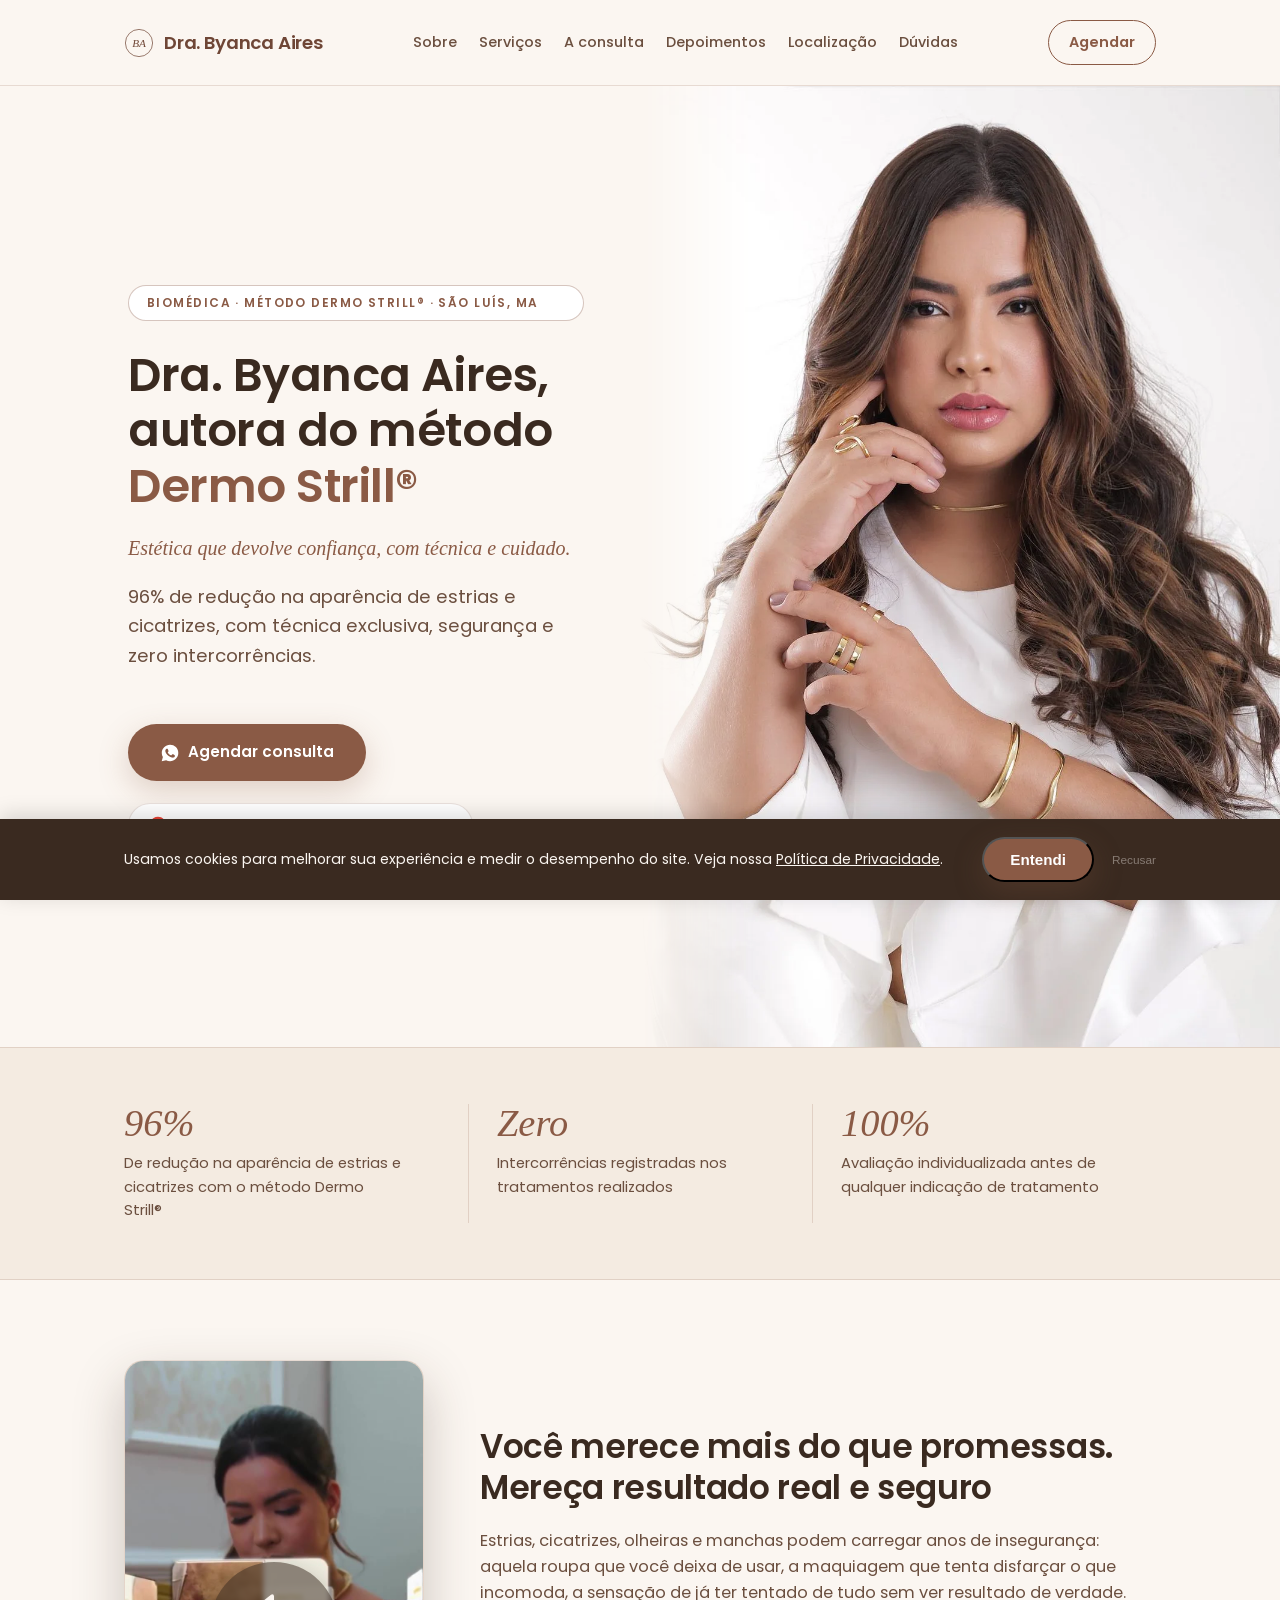
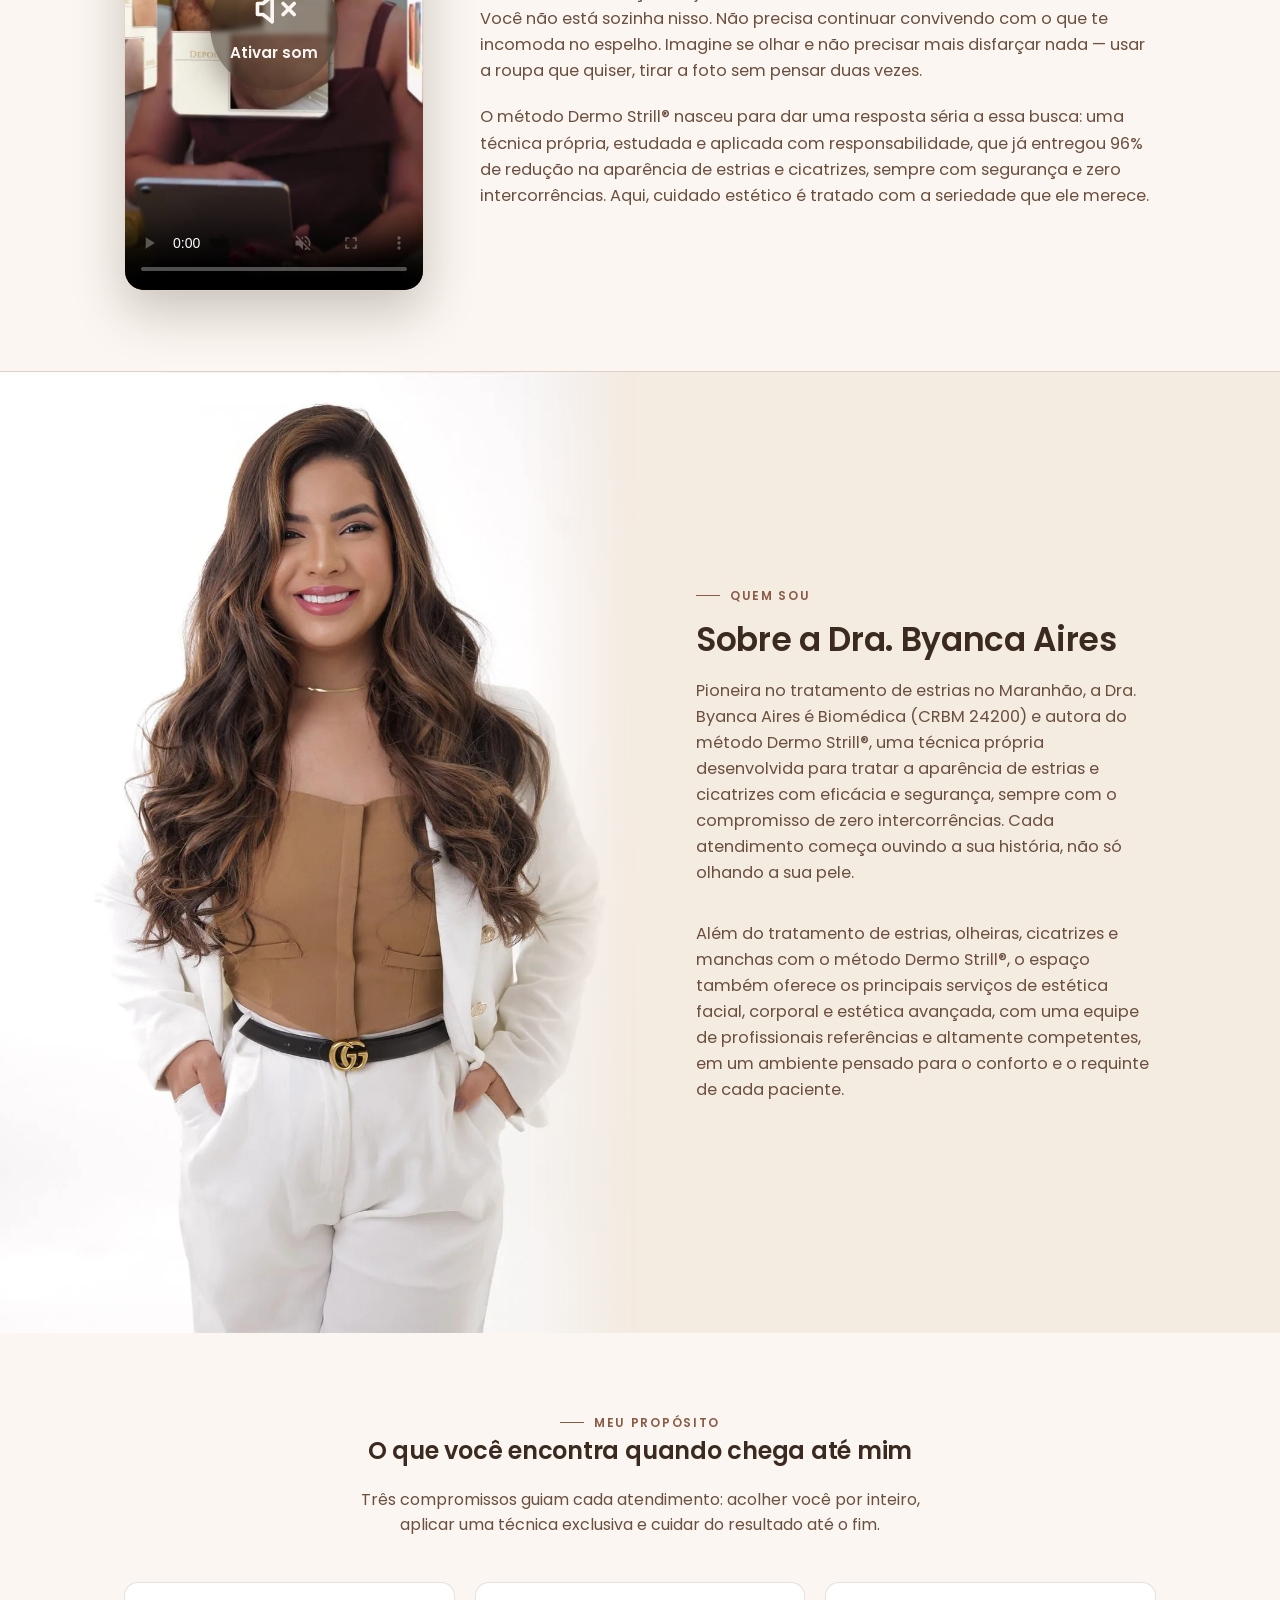
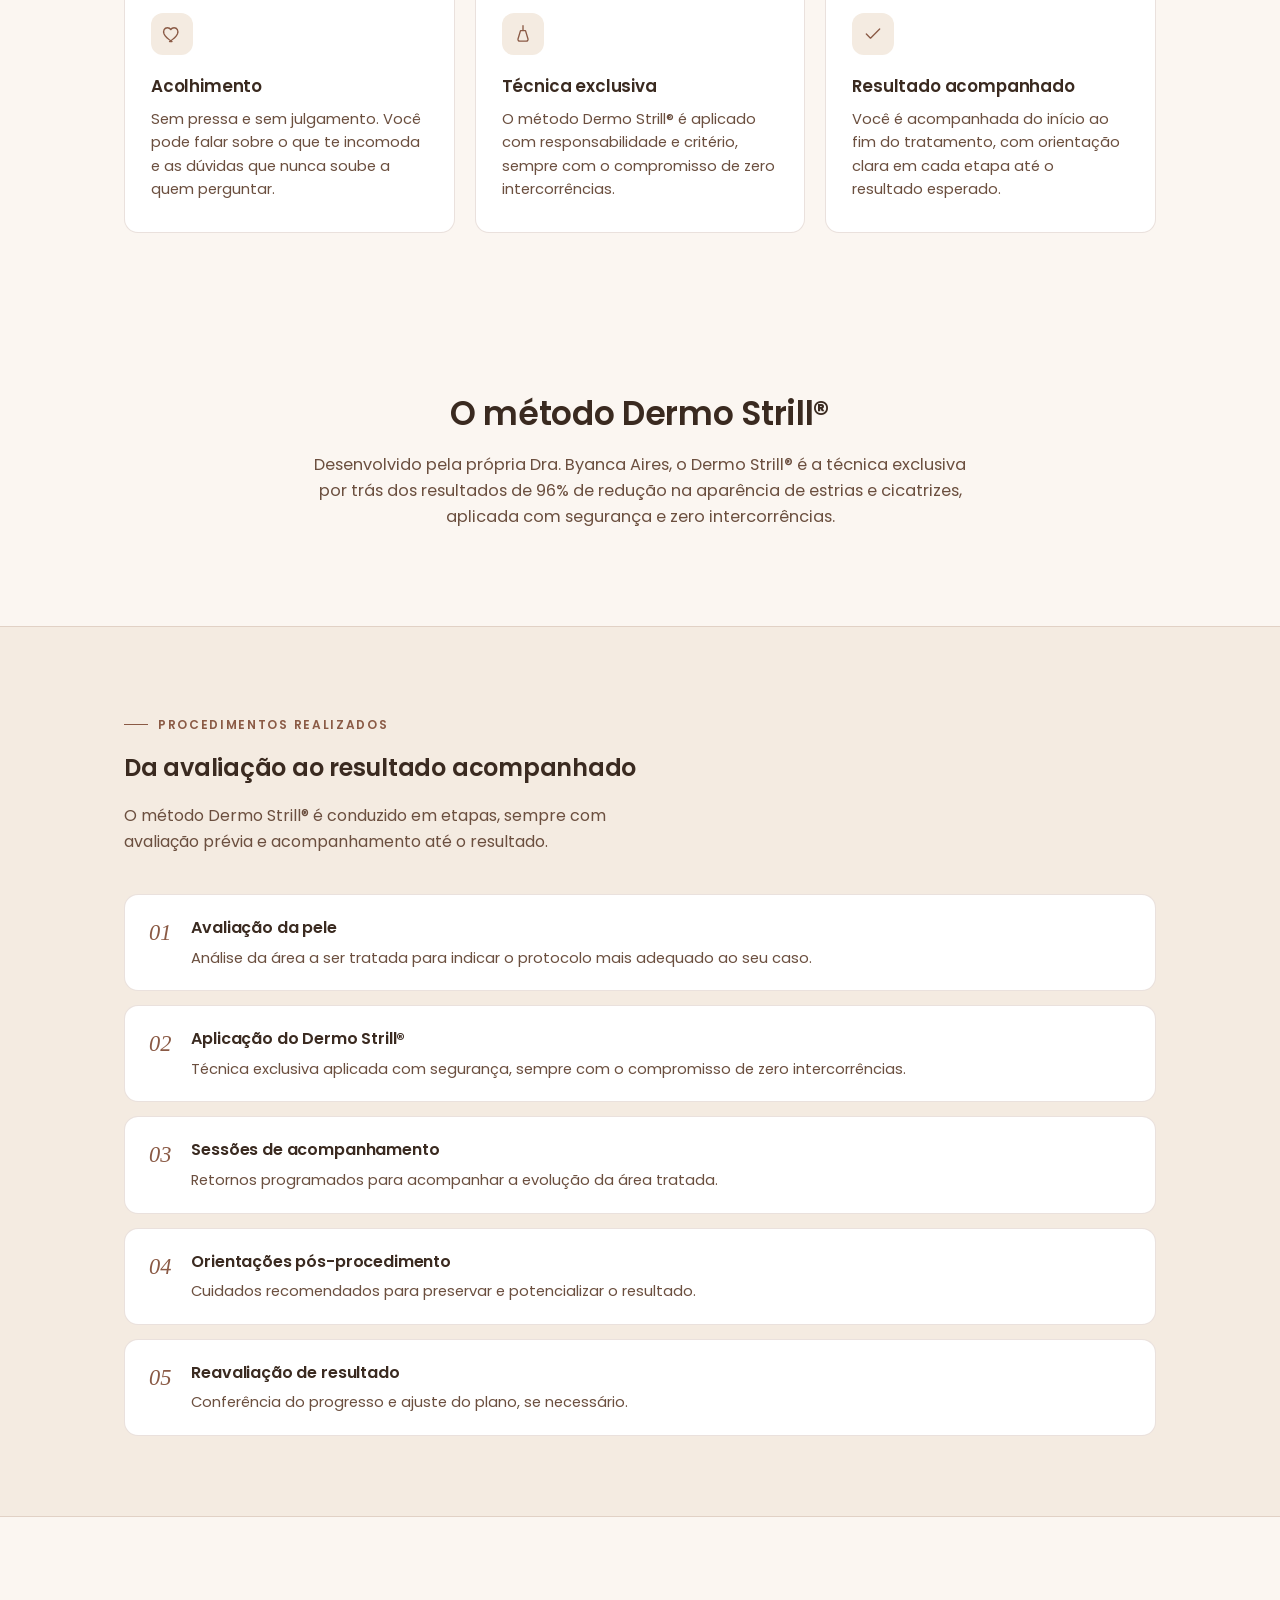
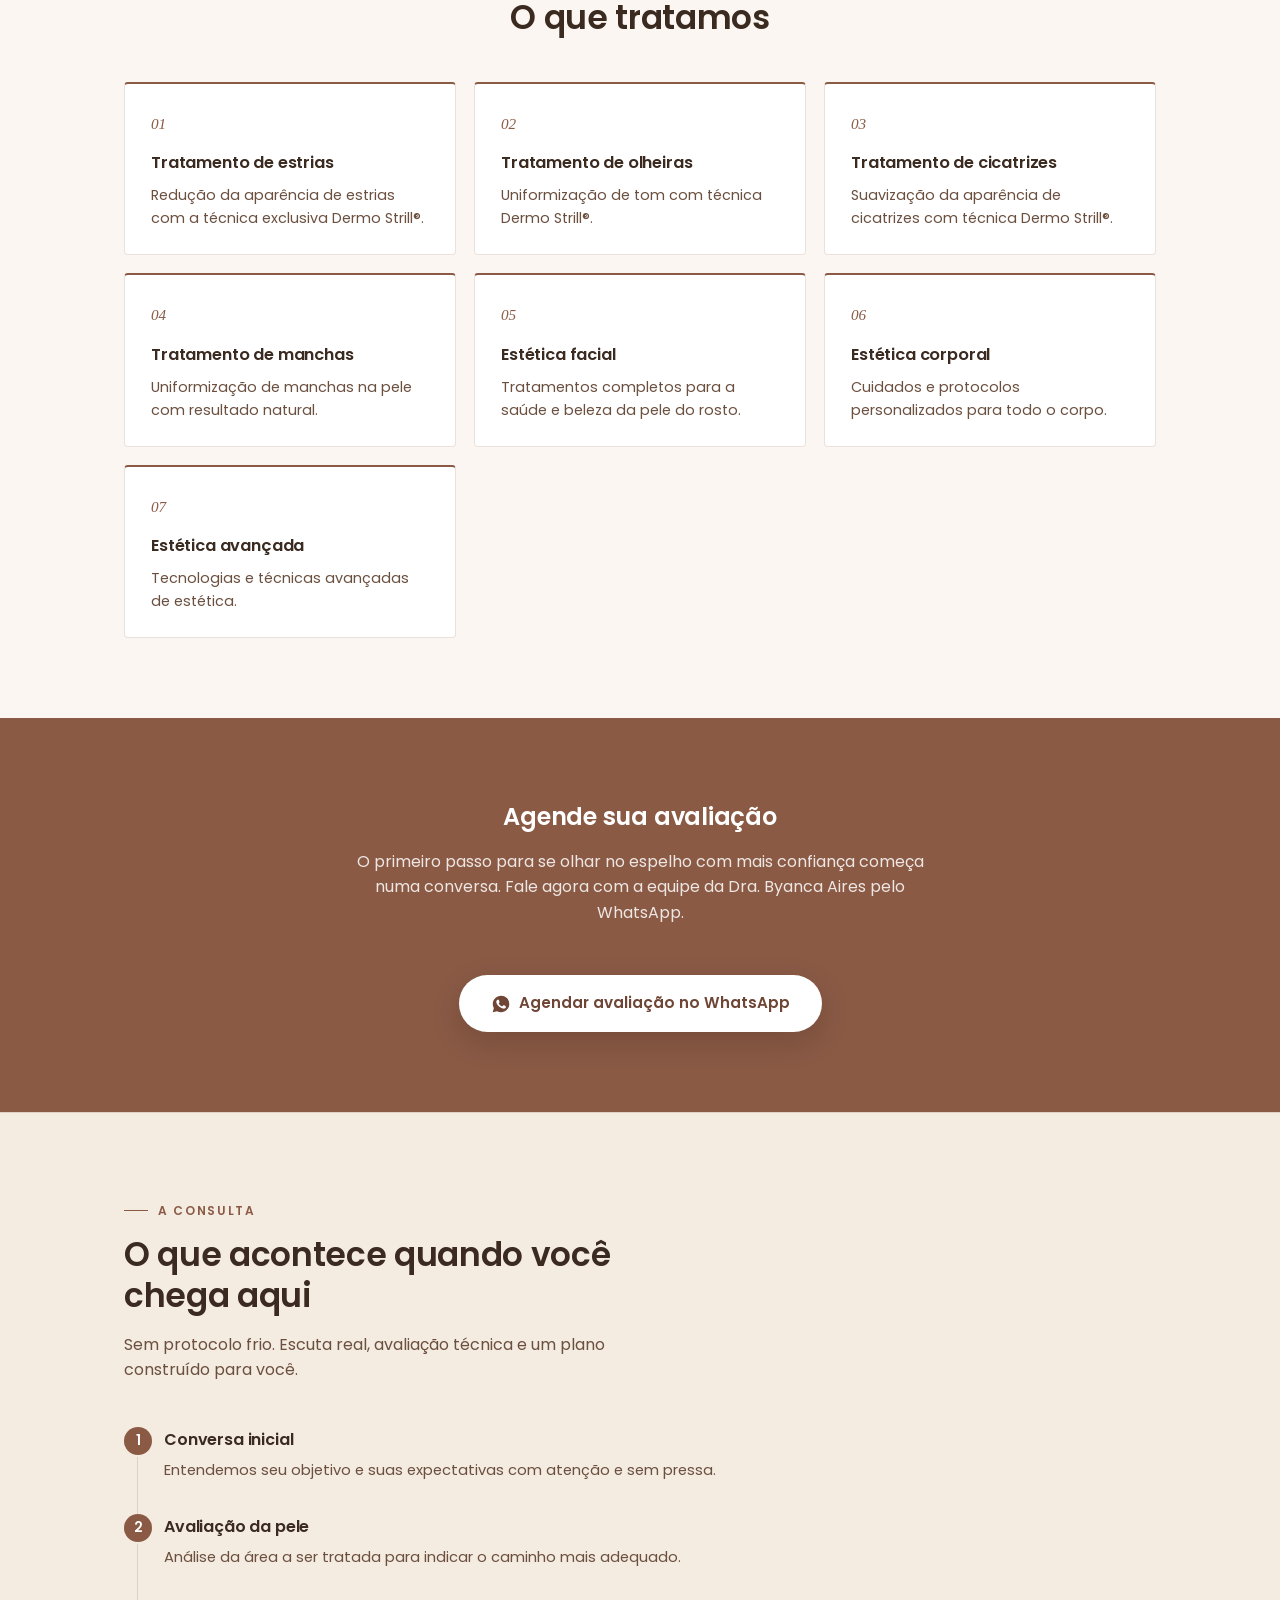
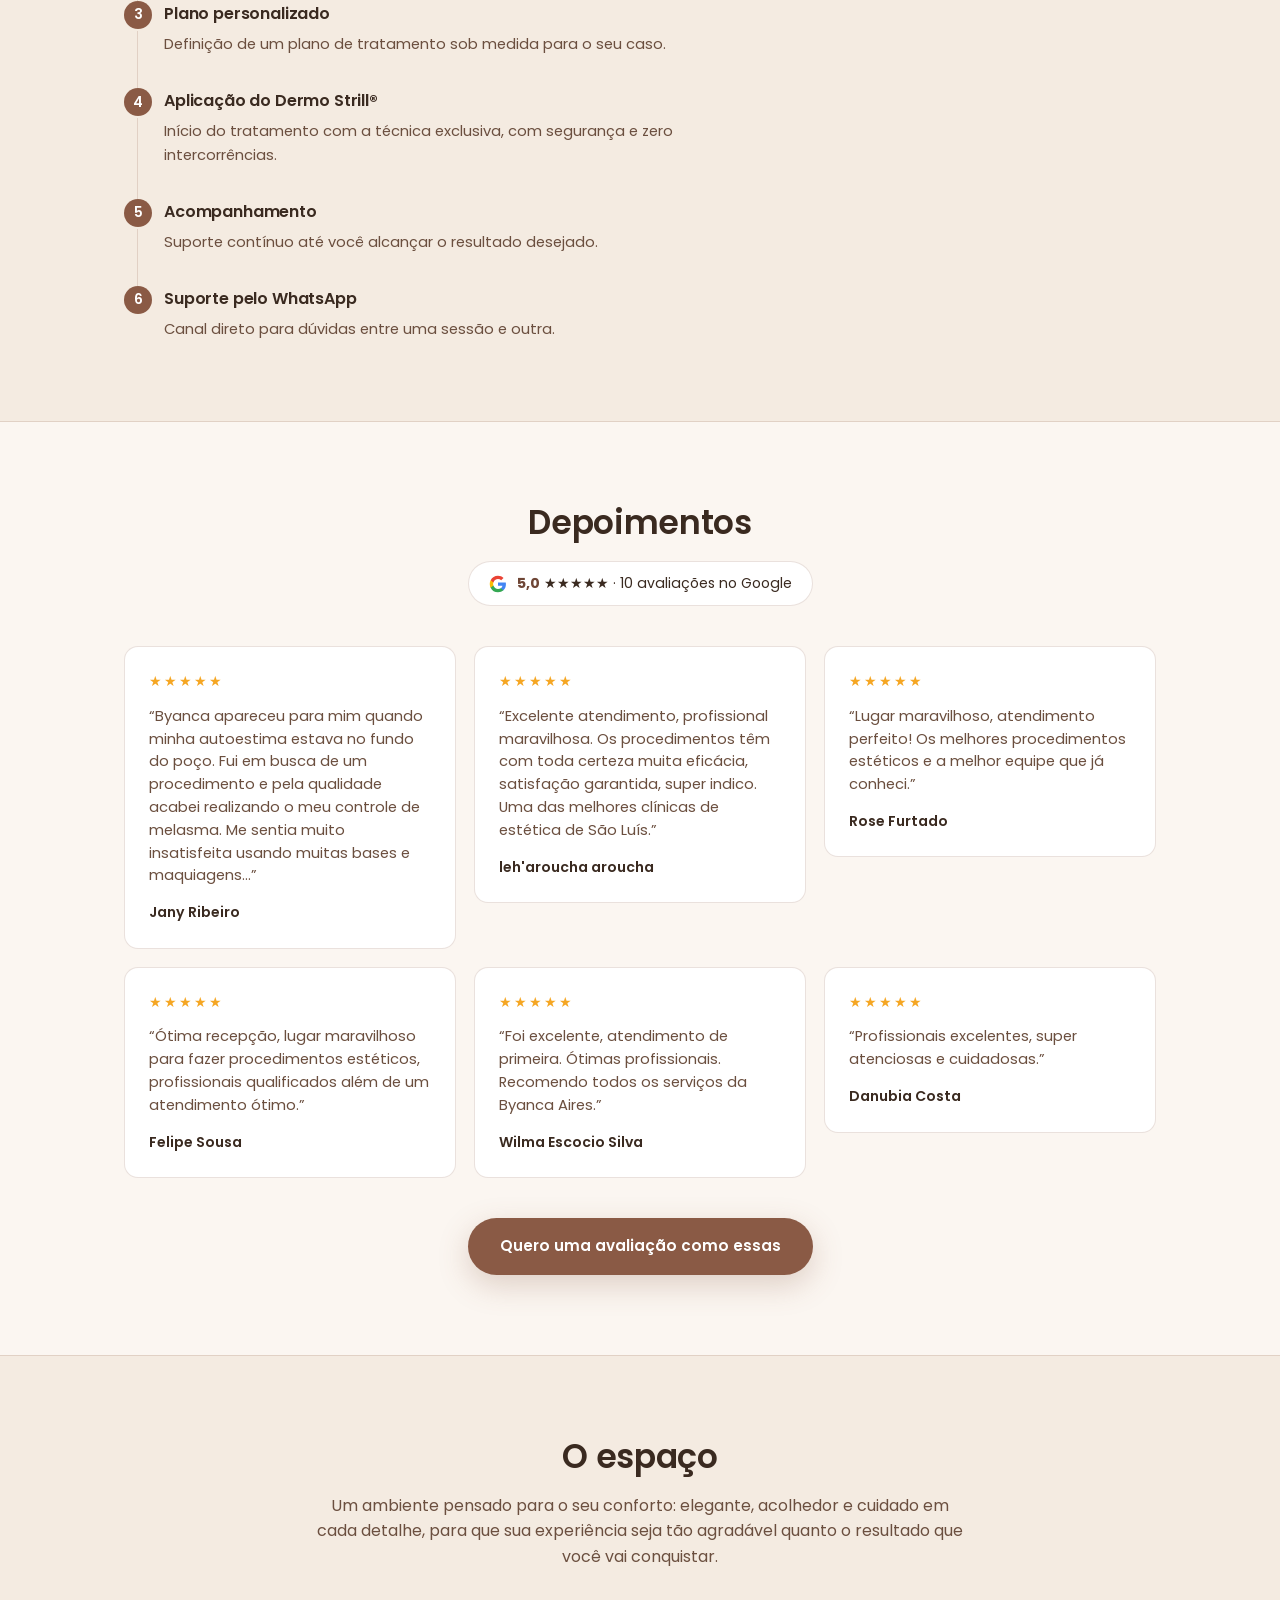
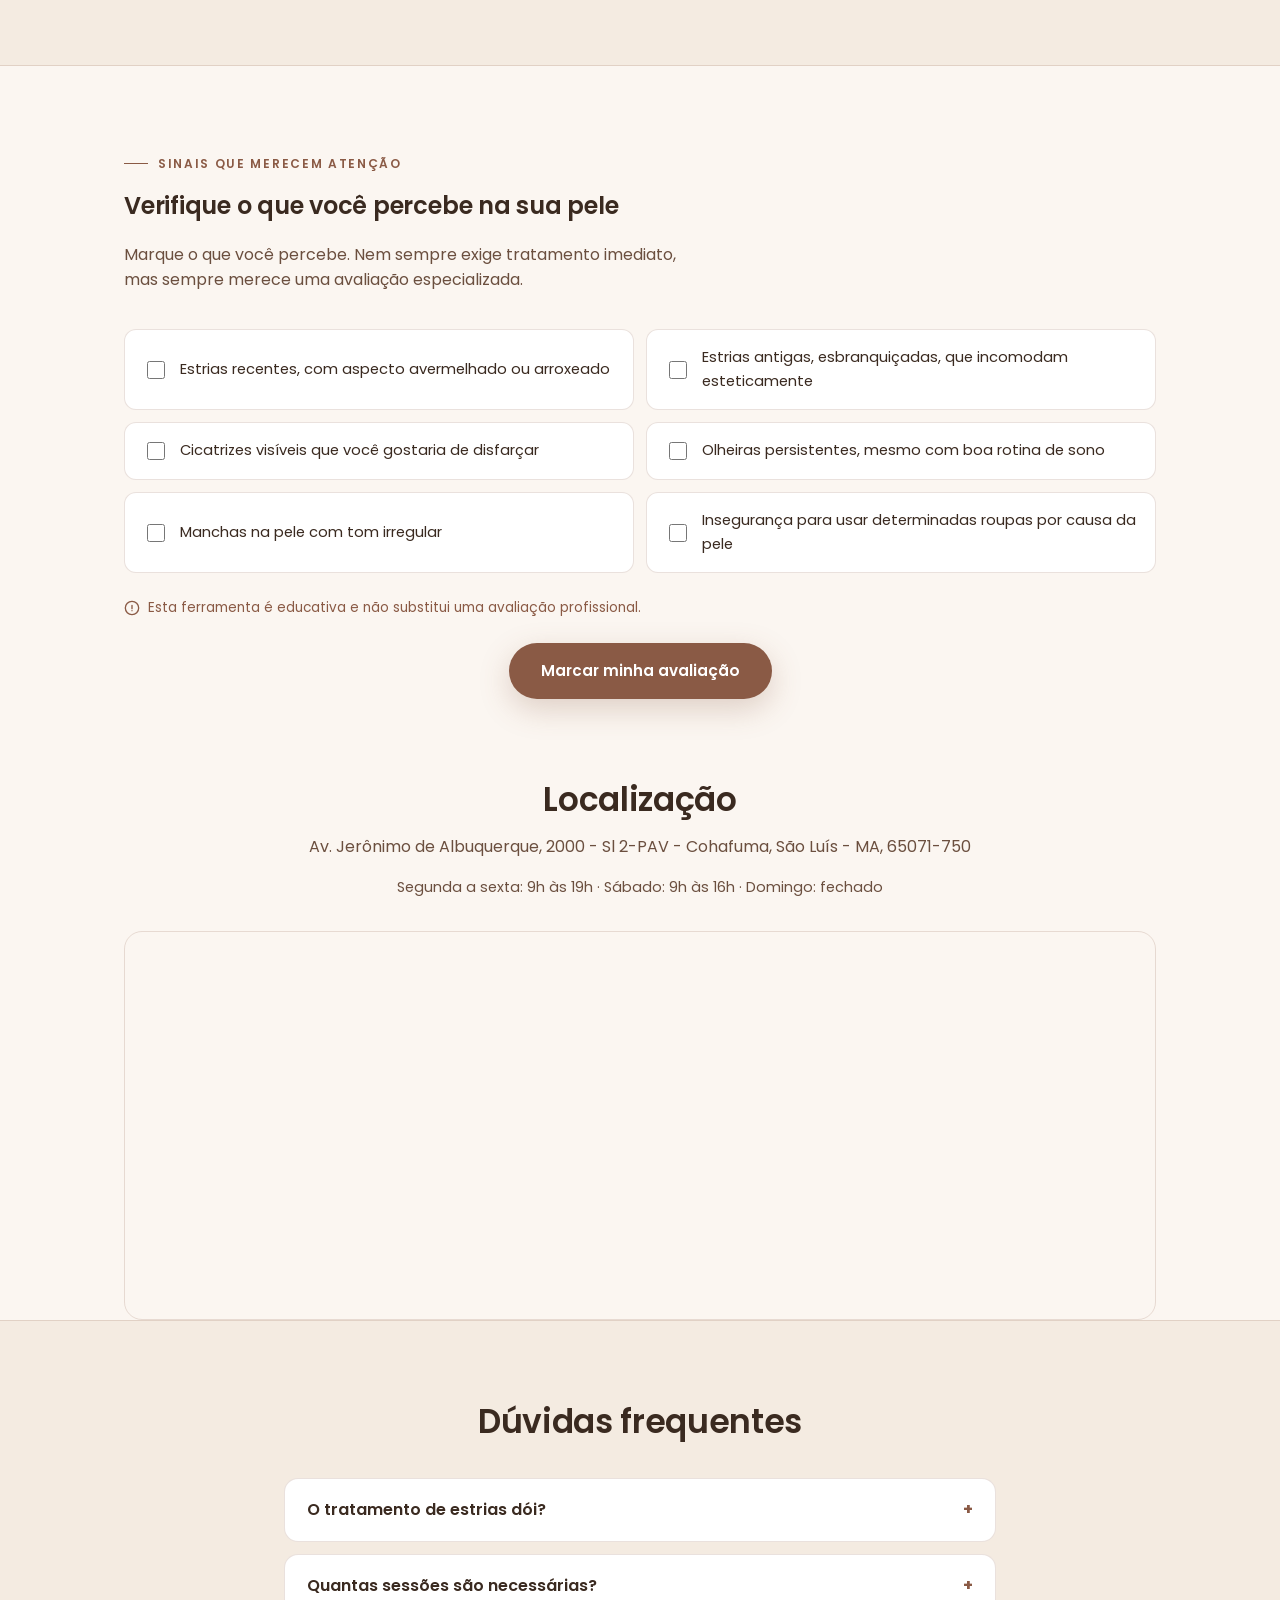
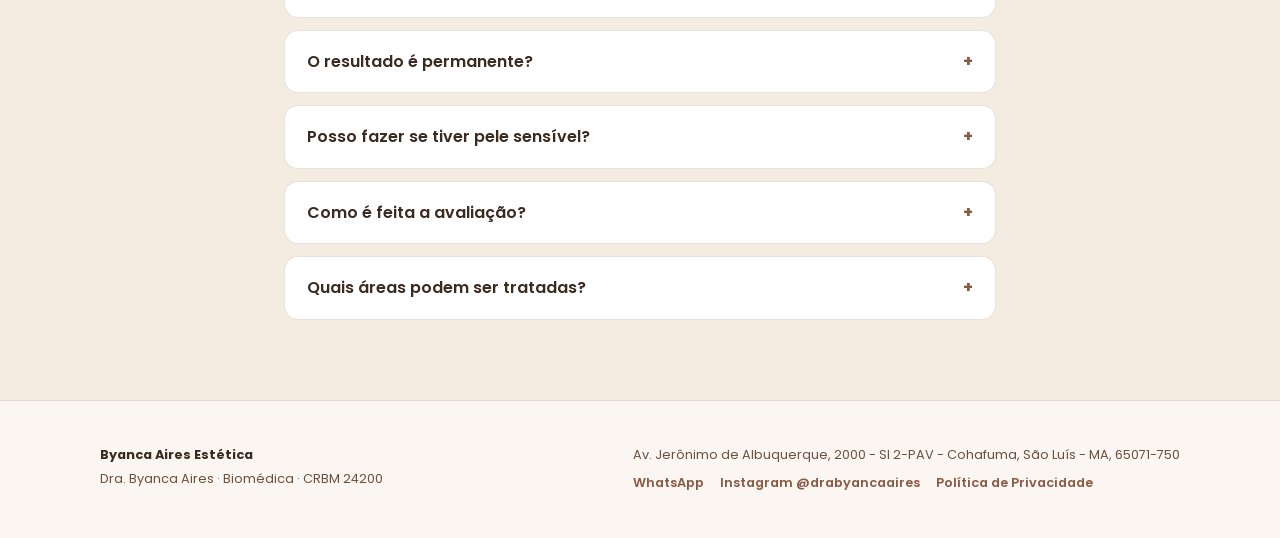
==== index.html @ 550fe100 "Remove botao secundario do hero, mantem apenas Agendar consulta" ====
<!DOCTYPE html>
<html lang="pt-BR">
<head>
<meta charset="UTF-8" />
<meta name="viewport" content="width=device-width, initial-scale=1.0" />
<title>Dra. Byanca Aires | Tratamento de Estrias em São Luís, MA</title>
<meta name="description" content="Dra. Byanca Aires, Biomédica (CRBM 24200). Tratamento de estrias com o método Dermo Strill®: 96% de redução, zero intercorrências. Atendimento em São Luís, MA." />
<meta property="og:title" content="Dra. Byanca Aires | Tratamento de Estrias com Método Dermo Strill®" />
<meta property="og:description" content="Dra. Byanca Aires, Biomédica (CRBM 24200). Tratamento de estrias com o método Dermo Strill®: 96% de redução, zero intercorrências. Atendimento em São Luís, MA." />
<meta property="og:type" content="website" />
<meta property="og:url" content="https://drabyancaaires.com.br/" />
<meta property="og:image" content="https://drabyancaaires.com.br/img/og-image.jpg" />
<meta property="og:image:width" content="1200" />
<meta property="og:image:height" content="630" />
<meta property="og:locale" content="pt_BR" />
<meta name="twitter:card" content="summary_large_image" />
<meta name="twitter:image" content="https://drabyancaaires.com.br/img/og-image.jpg" />
<meta name="theme-color" content="#8a5a45" />
<meta name="robots" content="index, follow" />
<link rel="canonical" href="https://drabyancaaires.com.br/" />
<link rel="preconnect" href="https://fonts.googleapis.com">
<link rel="preconnect" href="https://fonts.gstatic.com" crossorigin>
<link href="https://fonts.googleapis.com/css2?family=Poppins:wght@300;400;500;600;700&display=swap" rel="stylesheet">
<link rel="icon" type="image/png" sizes="48x48" href="img/favicon-48.png" />
<link rel="icon" type="image/png" sizes="96x96" href="img/favicon-96.png" />
<link rel="icon" type="image/png" sizes="192x192" href="img/favicon-192.png" />
<link rel="icon" type="image/svg+xml" href="favicon.svg" />
<link rel="apple-touch-icon" href="apple-touch-icon.png" />
<link rel="stylesheet" href="styles.css" />
<link rel="preload" as="image" href="img/retrato-2.webp" type="image/webp" fetchpriority="high" />
<script>
  if ('scrollRestoration' in history) { history.scrollRestoration = 'manual'; }
</script>
<!-- Google Tag Manager (carrega somente após consentimento de cookies) -->
<script>
window.dataLayer = window.dataLayer || [];
function loadGTM(){
  if (window.__gtmLoaded) return;
  window.__gtmLoaded = true;
  (function(w,d,s,l,i){w[l]=w[l]||[];w[l].push({'gtm.start':
  new Date().getTime(),event:'gtm.js'});var f=d.getElementsByTagName(s)[0],
  j=d.createElement(s),dl=l!='dataLayer'?'&l='+l:'';j.async=true;j.src=
  'https://www.googletagmanager.com/gtm.js?id='+i+dl;f.parentNode.insertBefore(j,f);
  })(window,document,'script','dataLayer','GTM-53QZSRQN');
}
(function(){
  var consent = localStorage.getItem('cookie_consent');
  if (consent === 'accepted') { loadGTM(); }
})();
</script>
<!-- End Google Tag Manager -->
<script type="application/ld+json">
{
  "@context": "https://schema.org",
  "@type": "MedicalBusiness",
  "name": "Byanca Aires Estética",
  "image": "https://drabyancaaires.com.br/img/retrato-2.jpg",
  "url": "https://drabyancaaires.com.br/",
  "telephone": "+5598981109411",
  "priceRange": "$$",
  "address": {
    "@type": "PostalAddress",
    "streetAddress": "Av. Jerônimo de Albuquerque, 2000 - Sl 2-PAV - Cohafuma",
    "addressLocality": "São Luís",
    "addressRegion": "MA",
    "postalCode": "65071-750",
    "addressCountry": "BR"
  },
  "sameAs": [
    "https://www.instagram.com/drabyancaaires/",
    "https://www.google.com/maps/place/Byanca+Aires+est%C3%A9tica+e+camuflagem/data=!4m2!3m1!1s0x0:0xe43787f9e427736d?sa=X&ved=1t:2428&ictx=111"
  ],
  "areaServed": {
    "@type": "City",
    "name": "São Luís, MA"
  },
  "openingHoursSpecification": [
    {
      "@type": "OpeningHoursSpecification",
      "dayOfWeek": ["Monday", "Tuesday", "Wednesday", "Thursday", "Friday"],
      "opens": "09:00",
      "closes": "19:00"
    },
    {
      "@type": "OpeningHoursSpecification",
      "dayOfWeek": "Saturday",
      "opens": "09:00",
      "closes": "16:00"
    }
  ],
  "founder": {
    "@type": "Person",
    "name": "Dra. Byanca Aires",
    "jobTitle": "Biomédica",
    "identifier": "CRBM 24200"
  },
  "aggregateRating": {
    "@type": "AggregateRating",
    "ratingValue": "5.0",
    "reviewCount": "10"
  },
  "review": [
    {
      "@type": "Review",
      "author": { "@type": "Person", "name": "Jany Ribeiro" },
      "reviewRating": { "@type": "Rating", "ratingValue": "5" },
      "reviewBody": "Byanca apareceu para mim quando minha autoestima estava no fundo do poço. Fui em busca de um procedimento e pela qualidade acabei realizando o meu controle de melasma."
    },
    {
      "@type": "Review",
      "author": { "@type": "Person", "name": "leh'aroucha aroucha" },
      "reviewRating": { "@type": "Rating", "ratingValue": "5" },
      "reviewBody": "Excelente atendimento, profissional maravilhosa. Os procedimentos têm com toda certeza muita eficácia, satisfação garantida, super indico."
    },
    {
      "@type": "Review",
      "author": { "@type": "Person", "name": "Rose Furtado" },
      "reviewRating": { "@type": "Rating", "ratingValue": "5" },
      "reviewBody": "Lugar maravilhoso, atendimento perfeito! Os melhores procedimentos estéticos e a melhor equipe que já conheci."
    }
  ]
}
</script>
<script type="application/ld+json">
{
  "@context": "https://schema.org",
  "@type": "FAQPage",
  "mainEntity": [
    {
      "@type": "Question",
      "name": "O tratamento de estrias dói?",
      "acceptedAnswer": { "@type": "Answer", "text": "O procedimento é realizado com todo o cuidado para proporcionar o máximo de conforto. A sensibilidade pode variar de pessoa para pessoa, e isso é conversado com você já na avaliação." }
    },
    {
      "@type": "Question",
      "name": "Quantas sessões são necessárias?",
      "acceptedAnswer": { "@type": "Answer", "text": "O número de sessões varia de acordo com sua avaliação individual, considerando a área, a extensão e as características de cada caso." }
    },
    {
      "@type": "Question",
      "name": "O resultado é permanente?",
      "acceptedAnswer": { "@type": "Answer", "text": "Os resultados costumam ser duradouros, mas dependem de fatores individuais e dos cuidados após o tratamento. Isso é explicado com detalhes na sua avaliação." }
    },
    {
      "@type": "Question",
      "name": "Posso fazer se tiver pele sensível?",
      "acceptedAnswer": { "@type": "Answer", "text": "Cada pele é avaliada individualmente antes de qualquer indicação, justamente para garantir segurança e o melhor resultado possível para o seu caso." }
    },
    {
      "@type": "Question",
      "name": "Como é feita a avaliação?",
      "acceptedAnswer": { "@type": "Answer", "text": "A avaliação começa com uma conversa sobre seu objetivo, seguida da análise da área a ser tratada e da montagem de um plano de tratamento personalizado." }
    },
    {
      "@type": "Question",
      "name": "Quais áreas podem ser tratadas?",
      "acceptedAnswer": { "@type": "Answer", "text": "Trabalhamos com tratamento de estrias, olheiras, cicatrizes e manchas, além de estética facial, corporal e avançada. Fale conosco para saber o que é indicado para o seu caso." }
    }
  ]
}
</script>
</head>
<body>
<div id="cookie-banner" class="cookie-banner" role="dialog" aria-live="polite" aria-label="Aviso de cookies" hidden>
  <div class="cookie-banner-inner">
    <p>Usamos cookies para melhorar sua experiência e medir o desempenho do site. Veja nossa <a href="privacidade.html">Política de Privacidade</a>.</p>
    <div class="cookie-banner-actions">
      <button type="button" id="cookie-accept" class="btn btn-primary">Entendi</button>
      <button type="button" id="cookie-reject" class="cookie-reject-link">Recusar</button>
    </div>
  </div>
</div>
<div id="top"></div>
<div class="whatsapp-float-wrap" id="whatsapp-float-wrap">
  <span class="whatsapp-bubble" id="whatsapp-bubble">Fale comigo e agende sua avaliação</span>
  <a href="https://wa.me/5598981109411?text=Ol%C3%A1%21%20Gostaria%20de%20agendar%20uma%20avalia%C3%A7%C3%A3o%20com%20a%20Dra.%20Byanca%20Aires." class="whatsapp-float" target="_blank" rel="noopener noreferrer" aria-label="Falar no WhatsApp">
    <svg viewBox="0 0 24 24" width="28" height="28" fill="currentColor" aria-hidden="true"><path d="M12.04 2C6.58 2 2.13 6.45 2.13 11.91c0 1.75.46 3.45 1.33 4.95L2.05 22l5.25-1.38a9.9 9.9 0 0 0 4.74 1.21h.01c5.46 0 9.9-4.45 9.9-9.91 0-2.65-1.03-5.14-2.9-7.01A9.87 9.87 0 0 0 12.04 2Zm5.8 14.16c-.24.68-1.4 1.3-1.93 1.36-.5.06-1.03.24-3.5-.73-2.96-1.18-4.85-4.2-5-4.4-.14-.19-1.2-1.6-1.2-3.05 0-1.45.76-2.16 1.03-2.46.27-.3.6-.37.8-.37.2 0 .4 0 .58.01.19.01.44-.07.68.52.25.6.85 2.08.92 2.23.07.15.12.33.02.53-.1.2-.15.32-.3.5-.15.18-.31.4-.44.53-.15.15-.3.31-.13.6.17.3.75 1.24 1.62 2.01 1.11.99 2.05 1.3 2.35 1.45.3.15.48.13.65-.08.18-.2.75-.87.95-1.17.2-.3.4-.24.66-.15.27.1 1.71.81 2 .96.3.15.49.22.56.35.07.13.07.75-.17 1.43Z"/></svg>
  </a>
</div>
<header class="site-header">
  <div class="container header-inner">
    <a href="#top" class="brand-lockup" aria-label="Voltar ao topo">
      <svg class="brand-mark" width="30" height="30" viewBox="0 0 64 64" aria-hidden="true">
        <circle cx="32" cy="32" r="29" fill="none" stroke="currentColor" stroke-width="1.5"/>
        <text x="32" y="40" font-family="Georgia, 'Times New Roman', serif" font-style="italic" font-size="24" fill="currentColor" text-anchor="middle">BA</text>
      </svg>
      <span class="brand">Dra. Byanca Aires</span>
    </a>
    <nav class="main-nav">
      <a href="#sobre">Sobre</a>
      <a href="#servicos">Serviços</a>
      <a href="#consulta">A consulta</a>
      <a href="#depoimentos">Depoimentos</a>
      <a href="#localizacao">Localização</a>
      <a href="#duvidas">Dúvidas</a>
    </nav>
    <a href="https://wa.me/5598981109411?text=Ol%C3%A1%21%20Gostaria%20de%20agendar%20uma%20avalia%C3%A7%C3%A3o%20com%20a%20Dra.%20Byanca%20Aires." class="btn btn-outline header-cta" target="_blank" rel="noopener noreferrer">Agendar</a>
  </div>
</header>

<section class="hero">
  <div class="hero-split">
    <div class="hero-text">
      <span class="badge">Biomédica · Método Dermo Strill® · São Luís, MA</span>
      <h1>Dra. Byanca Aires, autora do método <span class="accent">Dermo Strill®</span></h1>
      <p class="hero-tagline">Estética que devolve confiança, com técnica e cuidado.</p>
      <p class="lead">96% de redução na aparência de estrias e cicatrizes, com técnica exclusiva, segurança e zero intercorrências.</p>

      <div class="hero-cta">
        <a href="https://wa.me/5598981109411?text=Ol%C3%A1%21%20Gostaria%20de%20agendar%20uma%20avalia%C3%A7%C3%A3o%20de%20tratamento%20de%20estrias%20com%20a%20Dra.%20Byanca%20Aires." class="btn btn-primary" target="_blank" rel="noopener noreferrer">
          <svg viewBox="0 0 24 24" class="wa-icon" fill="currentColor"><path d="M12.04 2C6.58 2 2.13 6.45 2.13 11.91c0 1.75.46 3.45 1.33 4.95L2.05 22l5.28-1.38a9.9 9.9 0 0 0 4.71 1.2h.01c5.46 0 9.9-4.45 9.9-9.91 0-2.65-1.03-5.14-2.9-7.01A9.83 9.83 0 0 0 12.04 2zm5.8 14.15c-.24.68-1.4 1.3-1.94 1.38-.5.08-1.12.11-1.81-.11-.42-.13-.95-.31-1.64-.6-2.88-1.24-4.76-4.13-4.9-4.32-.14-.19-1.17-1.55-1.17-2.96s.73-2.1.99-2.39c.26-.28.56-.35.75-.35.19 0 .38 0 .54.01.17.01.41-.07.64.49.24.58.81 2 .88 2.15.07.15.12.32.02.51-.09.19-.14.31-.28.48-.14.17-.29.37-.42.5-.14.14-.28.29-.12.57.16.28.72 1.19 1.55 1.93 1.06.95 1.96 1.24 2.24 1.38.28.14.44.12.6-.07.17-.19.71-.83.9-1.11.19-.28.38-.24.63-.14.26.09 1.65.78 1.93.92.28.14.47.21.54.33.07.12.07.68-.17 1.36z"/></svg>
          Agendar consulta
        </a>
      </div>

      <a class="google-rating hero-social-proof" href="https://www.google.com/maps/place/Byanca+Aires+est%C3%A9tica+e+camuflagem/data=!4m2!3m1!1s0x0:0xe43787f9e427736d?sa=X&ved=1t:2428&ictx=111" target="_blank" rel="noopener noreferrer">
        <svg viewBox="0 0 24 24" width="18" height="18" aria-hidden="true"><path fill="#4285F4" d="M22.56 12.25c0-.78-.07-1.53-.2-2.25H12v4.26h5.92a5.06 5.06 0 0 1-2.2 3.32v2.77h3.57c2.08-1.92 3.28-4.74 3.28-8.1z"/><path fill="#34A853" d="M12 23c2.97 0 5.46-.98 7.28-2.66l-3.57-2.77c-.99.66-2.26 1.06-3.71 1.06-2.86 0-5.29-1.93-6.16-4.53H2.18v2.85A11 11 0 0 0 12 23z"/><path fill="#FBBC05" d="M5.84 14.09A6.6 6.6 0 0 1 5.5 12c0-.73.12-1.44.34-2.09V7.06H2.18A11 11 0 0 0 1 12c0 1.77.43 3.45 1.18 4.94l3.66-2.85z"/><path fill="#EA4335" d="M12 5.38c1.62 0 3.06.56 4.21 1.64l3.15-3.15C17.45 2.09 14.97 1 12 1a11 11 0 0 0-9.82 6.06l3.66 2.85C6.71 7.31 9.14 5.38 12 5.38z"/></svg>
        <span><strong>5,0</strong> ★★★★★ &middot; 10 avaliações no Google</span>
      </a>
    </div>
    <div class="hero-media">
      <picture>
        <source srcset="img/retrato-2.webp" type="image/webp" />
        <img src="img/retrato-2.jpg" alt="Dra. Byanca Aires, biomédica especialista em tratamento de estrias em São Luís, MA" width="1066" height="1600" fetchpriority="high" decoding="async" />
      </picture>
    </div>
  </div>
</section>

<section class="stats">
  <div class="container stats-grid">
    <div class="stat-item">
      <span class="stat-number" data-count-to="96" data-suffix="%">0%</span>
      <p>De redução na aparência de estrias e cicatrizes com o método Dermo Strill®</p>
    </div>
    <div class="stat-item">
      <span class="stat-number-static">Zero</span>
      <p>Intercorrências registradas nos tratamentos realizados</p>
    </div>
    <div class="stat-item">
      <span class="stat-number" data-count-to="100" data-suffix="%">0%</span>
      <p>Avaliação individualizada antes de qualquer indicação de tratamento</p>
    </div>
  </div>
</section>

<section class="empathy">
  <div class="container empathy-split">
    <div class="empathy-media">
      <div class="video-frame-inner">
        <video
          id="dermo-strill-video"
          controls
          muted
          loop
          playsinline
          preload="metadata"
          poster="img/video/dermo-strill-poster.jpg"
          aria-label="Vídeo da Dra. Byanca Aires sobre o método Dermo Strill®">
          <source src="img/video/dermo-strill-video.mp4" type="video/mp4" />
          Seu navegador não suporta vídeo em HTML5.
        </video>
        <button type="button" id="unmute-btn" class="unmute-btn" aria-label="Ativar som do vídeo">
          <svg viewBox="0 0 24 24" fill="none" stroke="currentColor" stroke-width="2" stroke-linecap="round" stroke-linejoin="round" aria-hidden="true">
            <path d="M11 5 6 9H3v6h3l5 4V5Z"/>
            <line x1="23" y1="9" x2="17" y2="15"/>
            <line x1="17" y1="9" x2="23" y2="15"/>
          </svg>
          <span>Ativar som</span>
        </button>
      </div>
    </div>
    <div class="empathy-text">
      <h2>Você merece mais do que promessas. Mereça resultado real e seguro</h2>
      <p>Estrias, cicatrizes, olheiras e manchas podem carregar anos de insegurança: aquela roupa que você deixa de usar, a maquiagem que tenta disfarçar o que incomoda, a sensação de já ter tentado de tudo sem ver resultado de verdade. Você não está sozinha nisso. Não precisa continuar convivendo com o que te incomoda no espelho. Imagine se olhar e não precisar mais disfarçar nada — usar a roupa que quiser, tirar a foto sem pensar duas vezes.</p>
      <p>O método Dermo Strill® nasceu para dar uma resposta séria a essa busca: uma técnica própria, estudada e aplicada com responsabilidade, que já entregou 96% de redução na aparência de estrias e cicatrizes, sempre com segurança e zero intercorrências. Aqui, cuidado estético é tratado com a seriedade que ele merece.</p>
    </div>
  </div>
</section>

<section class="about" id="sobre">
  <div class="about-split">
    <div class="about-media">
      <picture>
        <source srcset="img/retrato-4.webp" type="image/webp" />
        <img src="img/retrato-4.jpg" alt="Dra. Byanca Aires, autora do método Dermo Strill® de tratamento de estrias" width="1066" height="1600" loading="lazy" decoding="async" />
      </picture>
    </div>
    <div class="about-text">
      <span class="eyebrow">Quem sou</span>
      <h2>Sobre a Dra. Byanca Aires</h2>
      <p>Pioneira no tratamento de estrias no Maranhão, a Dra. Byanca Aires é Biomédica (CRBM 24200) e autora do método Dermo Strill®, uma técnica própria desenvolvida para tratar a aparência de estrias e cicatrizes com eficácia e segurança, sempre com o compromisso de zero intercorrências. Cada atendimento começa ouvindo a sua história, não só olhando a sua pele.</p>
      <p>Além do tratamento de estrias, olheiras, cicatrizes e manchas com o método Dermo Strill®, o espaço também oferece os principais serviços de estética facial, corporal e estética avançada, com uma equipe de profissionais referências e altamente competentes, em um ambiente pensado para o conforto e o requinte de cada paciente.</p>
    </div>
  </div>
</section>

<section class="purpose">
  <div class="container">
    <span class="eyebrow center">Meu propósito</span>
    <h2 class="center">O que você encontra quando chega até mim</h2>
    <p class="center purpose-lead">Três compromissos guiam cada atendimento: acolher você por inteiro, aplicar uma técnica exclusiva e cuidar do resultado até o fim.</p>
    <div class="purpose-grid">
      <div class="purpose-card">
        <span class="purpose-icon" aria-hidden="true">
          <svg viewBox="0 0 24 24" fill="none" stroke="currentColor" stroke-width="1.6"><path d="M12 21s-7.5-4.5-9.5-9C1 8 2.8 4.5 6.5 4.5c2 0 3.3 1 4 2.2.7-1.2 2-2.2 4-2.2 3.7 0 5.5 3.5 4 7.5-2 4.5-9.5 9-9.5 9z" stroke-linecap="round" stroke-linejoin="round"/></svg>
        </span>
        <h3>Acolhimento</h3>
        <p>Sem pressa e sem julgamento. Você pode falar sobre o que te incomoda e as dúvidas que nunca soube a quem perguntar.</p>
      </div>
      <div class="purpose-card">
        <span class="purpose-icon" aria-hidden="true">
          <svg viewBox="0 0 24 24" fill="none" stroke="currentColor" stroke-width="1.6"><path d="M12 2v6M9 8h6l3 10a2 2 0 0 1-2 2.5H8A2 2 0 0 1 6 18l3-10Z" stroke-linecap="round" stroke-linejoin="round"/></svg>
        </span>
        <h3>Técnica exclusiva</h3>
        <p>O método Dermo Strill® é aplicado com responsabilidade e critério, sempre com o compromisso de zero intercorrências.</p>
      </div>
      <div class="purpose-card">
        <span class="purpose-icon" aria-hidden="true">
          <svg viewBox="0 0 24 24" fill="none" stroke="currentColor" stroke-width="1.6"><path d="M20 6L9 17l-5-5" stroke-linecap="round" stroke-linejoin="round"/></svg>
        </span>
        <h3>Resultado acompanhado</h3>
        <p>Você é acompanhada do início ao fim do tratamento, com orientação clara em cada etapa até o resultado esperado.</p>
      </div>
    </div>
  </div>
</section>

<section class="method">
  <div class="container method-inner method-inner--text-only">
    <div class="method-text">
      <h2>O método Dermo Strill®</h2>
      <p>Desenvolvido pela própria Dra. Byanca Aires, o Dermo Strill® é a técnica exclusiva por trás dos resultados de 96% de redução na aparência de estrias e cicatrizes, aplicada com segurança e zero intercorrências.</p>
    </div>
  </div>
</section>

<section class="procedures">
  <div class="container">
    <span class="eyebrow">Procedimentos realizados</span>
    <h2>Da avaliação ao resultado acompanhado</h2>
    <p class="procedures-lead">O método Dermo Strill® é conduzido em etapas, sempre com avaliação prévia e acompanhamento até o resultado.</p>
    <div class="procedures-list">
      <div class="procedure-item">
        <span class="procedure-index">01</span>
        <div>
          <h3>Avaliação da pele</h3>
          <p>Análise da área a ser tratada para indicar o protocolo mais adequado ao seu caso.</p>
        </div>
      </div>
      <div class="procedure-item">
        <span class="procedure-index">02</span>
        <div>
          <h3>Aplicação do Dermo Strill®</h3>
          <p>Técnica exclusiva aplicada com segurança, sempre com o compromisso de zero intercorrências.</p>
        </div>
      </div>
      <div class="procedure-item">
        <span class="procedure-index">03</span>
        <div>
          <h3>Sessões de acompanhamento</h3>
          <p>Retornos programados para acompanhar a evolução da área tratada.</p>
        </div>
      </div>
      <div class="procedure-item">
        <span class="procedure-index">04</span>
        <div>
          <h3>Orientações pós-procedimento</h3>
          <p>Cuidados recomendados para preservar e potencializar o resultado.</p>
        </div>
      </div>
      <div class="procedure-item">
        <span class="procedure-index">05</span>
        <div>
          <h3>Reavaliação de resultado</h3>
          <p>Conferência do progresso e ajuste do plano, se necessário.</p>
        </div>
      </div>
    </div>
  </div>
</section>

<section class="services" id="servicos">
  <div class="container">
    <h2 class="center">O que tratamos</h2>
    <div class="services-grid">
      <div class="service-card">
        <span class="service-index">01</span>
        <h3>Tratamento de estrias</h3>
        <p>Redução da aparência de estrias com a técnica exclusiva Dermo Strill®.</p>
      </div>
      <div class="service-card">
        <span class="service-index">02</span>
        <h3>Tratamento de olheiras</h3>
        <p>Uniformização de tom com técnica Dermo Strill®.</p>
      </div>
      <div class="service-card">
        <span class="service-index">03</span>
        <h3>Tratamento de cicatrizes</h3>
        <p>Suavização da aparência de cicatrizes com técnica Dermo Strill®.</p>
      </div>
      <div class="service-card">
        <span class="service-index">04</span>
        <h3>Tratamento de manchas</h3>
        <p>Uniformização de manchas na pele com resultado natural.</p>
      </div>
      <div class="service-card">
        <span class="service-index">05</span>
        <h3>Estética facial</h3>
        <p>Tratamentos completos para a saúde e beleza da pele do rosto.</p>
      </div>
      <div class="service-card">
        <span class="service-index">06</span>
        <h3>Estética corporal</h3>
        <p>Cuidados e protocolos personalizados para todo o corpo.</p>
      </div>
      <div class="service-card">
        <span class="service-index">07</span>
        <h3>Estética avançada</h3>
        <p>Tecnologias e técnicas avançadas de estética.</p>
      </div>
    </div>
  </div>
</section>

<section class="cta-band">
  <div class="container cta-inner">
    <h2>Agende sua avaliação</h2>
    <p>O primeiro passo para se olhar no espelho com mais confiança começa numa conversa. Fale agora com a equipe da Dra. Byanca Aires pelo WhatsApp.</p>
    <a href="https://wa.me/5598981109411?text=Ol%C3%A1%21%20Gostaria%20de%20agendar%20minha%20avalia%C3%A7%C3%A3o%20com%20a%20Dra.%20Byanca%20Aires." class="btn btn-light" target="_blank" rel="noopener noreferrer">
      <svg viewBox="0 0 24 24" class="wa-icon" fill="currentColor"><path d="M12.04 2C6.58 2 2.13 6.45 2.13 11.91c0 1.75.46 3.45 1.33 4.95L2.05 22l5.28-1.38a9.9 9.9 0 0 0 4.71 1.2h.01c5.46 0 9.9-4.45 9.9-9.91 0-2.65-1.03-5.14-2.9-7.01A9.83 9.83 0 0 0 12.04 2zm5.8 14.15c-.24.68-1.4 1.3-1.94 1.38-.5.08-1.12.11-1.81-.11-.42-.13-.95-.31-1.64-.6-2.88-1.24-4.76-4.13-4.9-4.32-.14-.19-1.17-1.55-1.17-2.96s.73-2.1.99-2.39c.26-.28.56-.35.75-.35.19 0 .38 0 .54.01.17.01.41-.07.64.49.24.58.81 2 .88 2.15.07.15.12.32.02.51-.09.19-.14.31-.28.48-.14.17-.29.37-.42.5-.14.14-.28.29-.12.57.16.28.72 1.19 1.55 1.93 1.06.95 1.96 1.24 2.24 1.38.28.14.44.12.6-.07.17-.19.71-.83.9-1.11.19-.28.38-.24.63-.14.26.09 1.65.78 1.93.92.28.14.47.21.54.33.07.12.07.68-.17 1.36z"/></svg>
      Agendar avaliação no WhatsApp
    </a>
  </div>
</section>

<section class="process" id="consulta">
  <div class="container">
    <span class="eyebrow">A consulta</span>
    <h2>O que acontece quando você chega aqui</h2>
    <p class="process-lead">Sem protocolo frio. Escuta real, avaliação técnica e um plano construído para você.</p>
    <div class="timeline">
      <div class="timeline-step">
        <div class="timeline-marker">1</div>
        <div class="timeline-content">
          <h3>Conversa inicial</h3>
          <p>Entendemos seu objetivo e suas expectativas com atenção e sem pressa.</p>
        </div>
      </div>
      <div class="timeline-step">
        <div class="timeline-marker">2</div>
        <div class="timeline-content">
          <h3>Avaliação da pele</h3>
          <p>Análise da área a ser tratada para indicar o caminho mais adequado.</p>
        </div>
      </div>
      <div class="timeline-step">
        <div class="timeline-marker">3</div>
        <div class="timeline-content">
          <h3>Plano personalizado</h3>
          <p>Definição de um plano de tratamento sob medida para o seu caso.</p>
        </div>
      </div>
      <div class="timeline-step">
        <div class="timeline-marker">4</div>
        <div class="timeline-content">
          <h3>Aplicação do Dermo Strill®</h3>
          <p>Início do tratamento com a técnica exclusiva, com segurança e zero intercorrências.</p>
        </div>
      </div>
      <div class="timeline-step">
        <div class="timeline-marker">5</div>
        <div class="timeline-content">
          <h3>Acompanhamento</h3>
          <p>Suporte contínuo até você alcançar o resultado desejado.</p>
        </div>
      </div>
      <div class="timeline-step">
        <div class="timeline-marker">6</div>
        <div class="timeline-content">
          <h3>Suporte pelo WhatsApp</h3>
          <p>Canal direto para dúvidas entre uma sessão e outra.</p>
        </div>
      </div>
    </div>
  </div>
</section>

<section class="testimonials" id="depoimentos">
  <div class="container testimonials-inner">
    <h2 class="center">Depoimentos</h2>
    <a class="google-rating" href="https://www.google.com/maps/place/Byanca+Aires+est%C3%A9tica+e+camuflagem/data=!4m2!3m1!1s0x0:0xe43787f9e427736d?sa=X&amp;ved=1t:2428&amp;ictx=111" target="_blank" rel="noopener noreferrer">
      <svg viewBox="0 0 24 24" width="18" height="18" aria-hidden="true"><path fill="#4285F4" d="M22.56 12.25c0-.78-.07-1.53-.2-2.25H12v4.26h5.92a5.06 5.06 0 0 1-2.2 3.32v2.77h3.57c2.08-1.92 3.28-4.74 3.28-8.1z"/><path fill="#34A853" d="M12 23c2.97 0 5.46-.98 7.28-2.66l-3.57-2.77c-.99.66-2.26 1.06-3.71 1.06-2.86 0-5.29-1.93-6.16-4.53H2.18v2.85A11 11 0 0 0 12 23z"/><path fill="#FBBC05" d="M5.84 14.09A6.6 6.6 0 0 1 5.5 12c0-.73.12-1.44.34-2.09V7.06H2.18A11 11 0 0 0 1 12c0 1.77.43 3.45 1.18 4.94l3.66-2.85z"/><path fill="#EA4335" d="M12 5.38c1.62 0 3.06.56 4.21 1.64l3.15-3.15C17.45 2.09 14.97 1 12 1a11 11 0 0 0-9.82 6.06l3.66 2.85C6.71 7.31 9.14 5.38 12 5.38z"/></svg>
      <span><strong>5,0</strong> ★★★★★ &middot; 10 avaliações no Google</span>
    </a>
      <div class="reviews-grid">
      <div class="review-card">
        <span class="review-stars" aria-hidden="true">★★★★★</span>
        <p>&ldquo;Byanca apareceu para mim quando minha autoestima estava no fundo do poço. Fui em busca de um procedimento e pela qualidade acabei realizando o meu controle de melasma. Me sentia muito insatisfeita usando muitas bases e maquiagens…&rdquo;</p>
        <span class="review-author">Jany Ribeiro</span>
      </div>
      <div class="review-card">
        <span class="review-stars" aria-hidden="true">★★★★★</span>
        <p>&ldquo;Excelente atendimento, profissional maravilhosa. Os procedimentos têm com toda certeza muita eficácia, satisfação garantida, super indico. Uma das melhores clínicas de estética de São Luís.&rdquo;</p>
        <span class="review-author">leh'aroucha aroucha</span>
      </div>
      <div class="review-card">
        <span class="review-stars" aria-hidden="true">★★★★★</span>
        <p>&ldquo;Lugar maravilhoso, atendimento perfeito! Os melhores procedimentos estéticos e a melhor equipe que já conheci.&rdquo;</p>
        <span class="review-author">Rose Furtado</span>
      </div>
      <div class="review-card">
        <span class="review-stars" aria-hidden="true">★★★★★</span>
        <p>&ldquo;Ótima recepção, lugar maravilhoso para fazer procedimentos estéticos, profissionais qualificados além de um atendimento ótimo.&rdquo;</p>
        <span class="review-author">Felipe Sousa</span>
      </div>
      <div class="review-card">
        <span class="review-stars" aria-hidden="true">★★★★★</span>
        <p>&ldquo;Foi excelente, atendimento de primeira. Ótimas profissionais. Recomendo todos os serviços da Byanca Aires.&rdquo;</p>
        <span class="review-author">Wilma Escocio Silva</span>
      </div>
      <div class="review-card">
        <span class="review-stars" aria-hidden="true">★★★★★</span>
        <p>&ldquo;Profissionais excelentes, super atenciosas e cuidadosas.&rdquo;</p>
        <span class="review-author">Danubia Costa</span>
      </div>
      </div>
    <div class="testimonials-cta">
      <a href="https://wa.me/5598981109411?text=Ol%C3%A1%21%20Vi%20os%20depoimentos%20e%20quero%20agendar%20minha%20avalia%C3%A7%C3%A3o%20com%20a%20Dra.%20Byanca%20Aires." class="btn btn-primary" target="_blank" rel="noopener noreferrer">Quero uma avaliação como essas</a>
    </div>
  </div>
</section>

<section class="space">
  <div class="container space-inner space-inner--text-only">
    <div class="space-text">
      <h2>O espaço</h2>
      <p>Um ambiente pensado para o seu conforto: elegante, acolhedor e cuidado em cada detalhe, para que sua experiência seja tão agradável quanto o resultado que você vai conquistar.</p>
    </div>
  </div>
</section>

<section class="signals">
  <div class="container">
    <span class="eyebrow">Sinais que merecem atenção</span>
    <h2>Verifique o que você percebe na sua pele</h2>
    <p class="signals-lead">Marque o que você percebe. Nem sempre exige tratamento imediato, mas sempre merece uma avaliação especializada.</p>
    <div class="signals-grid">
      <label class="signal-item"><input type="checkbox" /><span>Estrias recentes, com aspecto avermelhado ou arroxeado</span></label>
      <label class="signal-item"><input type="checkbox" /><span>Estrias antigas, esbranquiçadas, que incomodam esteticamente</span></label>
      <label class="signal-item"><input type="checkbox" /><span>Cicatrizes visíveis que você gostaria de disfarçar</span></label>
      <label class="signal-item"><input type="checkbox" /><span>Olheiras persistentes, mesmo com boa rotina de sono</span></label>
      <label class="signal-item"><input type="checkbox" /><span>Manchas na pele com tom irregular</span></label>
      <label class="signal-item"><input type="checkbox" /><span>Insegurança para usar determinadas roupas por causa da pele</span></label>
    </div>
    <p class="signals-note">
      <svg viewBox="0 0 24 24" width="16" height="16" fill="none" stroke="currentColor" stroke-width="2"><circle cx="12" cy="12" r="10"/><path d="M12 8v5M12 16h.01" stroke-linecap="round"/></svg>
      Esta ferramenta é educativa e não substitui uma avaliação profissional.
    </p>
    <div class="signals-cta">
      <a href="https://wa.me/5598981109411?text=Ol%C3%A1%21%20Me%20identifiquei%20com%20alguns%20sinais%20e%20quero%20agendar%20uma%20avalia%C3%A7%C3%A3o%20com%20a%20Dra.%20Byanca%20Aires." class="btn btn-primary" target="_blank" rel="noopener noreferrer">Marcar minha avaliação</a>
    </div>
  </div>
</section>

<section class="location" id="localizacao">
  <div class="container">
    <h2 class="center">Localização</h2>
    <p class="center location-address">Av. Jerônimo de Albuquerque, 2000 - Sl 2-PAV - Cohafuma, São Luís - MA, 65071-750</p>
    <p class="center location-hours">Segunda a sexta: 9h às 19h &middot; Sábado: 9h às 16h &middot; Domingo: fechado</p>
    <div class="map-wrap">
      <iframe
        src="https://maps.google.com/maps?q=-2.5126722,-44.2626414&t=m&z=17&output=embed"
        width="100%" height="380" style="border:0;" allowfullscreen="" loading="lazy"
        referrerpolicy="no-referrer-when-downgrade" title="Mapa de localização"></iframe>
    </div>
  </div>
</section>

<section class="faq" id="duvidas">
  <div class="container faq-inner">
    <h2 class="center">Dúvidas frequentes</h2>
    <div class="faq-list">
      <details class="faq-item">
        <summary>O tratamento de estrias dói?</summary>
        <p>O procedimento é realizado com todo o cuidado para proporcionar o máximo de conforto. A sensibilidade pode variar de pessoa para pessoa, e isso é conversado com você já na avaliação.</p>
      </details>
      <details class="faq-item">
        <summary>Quantas sessões são necessárias?</summary>
        <p>O número de sessões varia de acordo com sua avaliação individual, considerando a área, a extensão e as características de cada caso.</p>
      </details>
      <details class="faq-item">
        <summary>O resultado é permanente?</summary>
        <p>Os resultados costumam ser duradouros, mas dependem de fatores individuais e dos cuidados após o tratamento. Isso é explicado com detalhes na sua avaliação.</p>
      </details>
      <details class="faq-item">
        <summary>Posso fazer se tiver pele sensível?</summary>
        <p>Cada pele é avaliada individualmente antes de qualquer indicação, justamente para garantir segurança e o melhor resultado possível para o seu caso.</p>
      </details>
      <details class="faq-item">
        <summary>Como é feita a avaliação?</summary>
        <p>A avaliação começa com uma conversa sobre seu objetivo, seguida da análise da área a ser tratada e da montagem de um plano de tratamento personalizado.</p>
      </details>
      <details class="faq-item">
        <summary>Quais áreas podem ser tratadas?</summary>
        <p>Trabalhamos com tratamento de estrias, olheiras, cicatrizes e manchas, além de estética facial, corporal e avançada. Fale conosco para saber o que é indicado para o seu caso.</p>
      </details>
    </div>
  </div>
</section>

<footer class="site-footer" id="contato">
  <div class="container footer-inner">
    <div class="footer-brand">
      <strong>Byanca Aires Estética</strong>
      <span>Dra. Byanca Aires · Biomédica · CRBM 24200</span>
    </div>
    <div class="footer-info">
      <p>Av. Jerônimo de Albuquerque, 2000 - Sl 2-PAV - Cohafuma, São Luís - MA, 65071-750</p>
      <div class="footer-links">
        <a href="https://wa.me/5598981109411?text=Ol%C3%A1%21%20Gostaria%20de%20saber%20mais%20sobre%20os%20tratamentos%20da%20Dra.%20Byanca%20Aires." target="_blank" rel="noopener noreferrer">WhatsApp</a>
        <a href="https://www.instagram.com/drabyancaaires/" target="_blank" rel="noopener noreferrer">Instagram @drabyancaaires</a>
        <a href="privacidade.html">Política de Privacidade</a>
      </div>
    </div>
  </div>
</footer>

<script>
(function () {
  var counters = document.querySelectorAll('.stat-number');
  if (!counters.length) return;
  var animated = new WeakSet();

  function animate(el) {
    if (animated.has(el)) return;
    animated.add(el);
    var target = parseInt(el.getAttribute('data-count-to'), 10) || 0;
    var suffix = el.getAttribute('data-suffix') || '';
    var duration = 1200;
    var start = null;

    function step(ts) {
      if (!start) start = ts;
      var progress = Math.min((ts - start) / duration, 1);
      var eased = 1 - Math.pow(1 - progress, 3);
      var value = Math.round(eased * target);
      el.textContent = value + suffix;
      if (progress < 1) requestAnimationFrame(step);
    }
    requestAnimationFrame(step);
  }

  if ('IntersectionObserver' in window) {
    var observer = new IntersectionObserver(function (entries) {
      entries.forEach(function (entry) {
        if (entry.isIntersecting) animate(entry.target);
      });
    }, { threshold: 0.4 });
    counters.forEach(function (el) { observer.observe(el); });
  } else {
    counters.forEach(animate);
  }
})();
</script>

<script>
(function () {
  window.dataLayer = window.dataLayer || [];
  document.querySelectorAll('a[href*="wa.me"]').forEach(function (link) {
    link.addEventListener('click', function () {
      window.dataLayer.push({
        event: 'whatsapp_click_institucional',
        link_location: link.closest('section') ? link.closest('section').className : 'header'
      });
    });
  });
})();
</script>
<script>
(function () {
  var banner = document.getElementById('cookie-banner');
  var acceptBtn = document.getElementById('cookie-accept');
  var rejectBtn = document.getElementById('cookie-reject');
  if (!banner) return;
  var consent = localStorage.getItem('cookie_consent');
  if (!consent) { banner.hidden = false; }
  acceptBtn.addEventListener('click', function () {
    localStorage.setItem('cookie_consent', 'accepted');
    banner.hidden = true;
    if (typeof loadGTM === 'function') { loadGTM(); }
  });
  rejectBtn.addEventListener('click', function () {
    localStorage.setItem('cookie_consent', 'rejected');
    banner.hidden = true;
  });
})();
</script>
<script>
(function () {
  var video = document.getElementById('dermo-strill-video');
  var unmuteBtn = document.getElementById('unmute-btn');
  if (!video) return;

  function syncUnmuteBtn() {
    if (!unmuteBtn) return;
    unmuteBtn.classList.toggle('is-hidden', !video.muted);
  }

  if (unmuteBtn) {
    unmuteBtn.addEventListener('click', function () {
      video.muted = false;
      video.play().catch(function () {});
      syncUnmuteBtn();
    });
    video.addEventListener('volumechange', syncUnmuteBtn);
  }

  if (!('IntersectionObserver' in window)) return;
  var observer = new IntersectionObserver(function (entries) {
    entries.forEach(function (entry) {
      if (entry.isIntersecting) {
        video.muted = false;
        video.play().catch(function () {
          // Se o navegador bloquear o som automático, tenta tocar mudo
          // como alternativa, mantendo os controles disponíveis.
          video.muted = true;
          video.play().catch(function () {});
        });
        syncUnmuteBtn();
      } else {
        video.pause();
      }
    });
  }, { threshold: 0.25 });
  observer.observe(video);
})();
</script>
<script>
(function () {
  var wrap = document.getElementById('whatsapp-float-wrap');
  if (!wrap) return;
  var link = wrap.querySelector('.whatsapp-float');
  var bubble = document.getElementById('whatsapp-bubble');
  var closeTimer = null;

  function showBubble(text) {
    if (text && bubble) { bubble.textContent = text; }
    wrap.classList.add('is-open');
    clearTimeout(closeTimer);
    closeTimer = setTimeout(function () {
      wrap.classList.remove('is-open');
    }, 6000);
  }

  link.addEventListener('click', function () { clearTimeout(closeTimer); });

  // Aparece uma vez ao carregar a página.
  setTimeout(function () { showBubble('Fale comigo e agende sua avaliação'); }, 2000);

  // Reaparece nos momentos de maior intenção, com texto específico pra cada um.
  if ('IntersectionObserver' in window) {
    var triggerSections = [
      { el: document.getElementById('depoimentos'), text: 'Você também pode ter esse resultado. Agende agora' },
      { el: document.querySelector('.signals'), text: 'Identificou algum sinal? Fale comigo agora' }
    ].filter(function (t) { return !!t.el; });
    var seen = new WeakSet();
    var sectionObserver = new IntersectionObserver(function (entries) {
      entries.forEach(function (entry) {
        if (entry.isIntersecting && !seen.has(entry.target)) {
          seen.add(entry.target);
          var match = triggerSections.filter(function (t) { return t.el === entry.target; })[0];
          showBubble(match ? match.text : null);
        }
      });
    }, { threshold: 0.4 });
    triggerSections.forEach(function (t) { sectionObserver.observe(t.el); });
  }
})();
</script>
</body>
</html>
---- styles.css ----
:root {
  --cream: #fbf6f1;
  --cream-2: #f4ebe1;
  --brown-deep: #3a2a20;
  --brown-soft: #6b4f3f;
  --accent: #8a5a45;
  --accent-dark: #6f4636;
  --success: #4c8a5e;
  --border: rgba(138, 90, 69, 0.18);
}

* { box-sizing: border-box; }

html { scroll-behavior: smooth; }

body {
  margin: 0;
  font-family: "Poppins", sans-serif;
  color: var(--brown-deep);
  background: var(--cream);
  line-height: 1.6;
  -webkit-font-smoothing: antialiased;
}

h1, h2, h3 { font-weight: 600; margin: 0; letter-spacing: -0.01em; }

.container {
  max-width: 1080px;
  margin: 0 auto;
  padding: 0 24px;
}

/* Consistent section rhythm: one padding scale used by every section below
   the hero, so vertical spacing reads as intentional rather than accidental. */
:root {
  --section-y: 80px;
}
.empathy,
.method,
.services,
.testimonials {
  padding: var(--section-y) 0;
}
.process {
  padding: var(--section-y) 0;
  background: var(--cream-2);
  border-top: 1px solid var(--border);
  border-bottom: 1px solid var(--border);
}
.space {
  padding: var(--section-y) 0;
  background: var(--cream-2);
  border-top: 1px solid var(--border);
  border-bottom: 1px solid var(--border);
}
.faq {
  padding: var(--section-y) 0;
  background: var(--cream-2);
  border-top: 1px solid var(--border);
}
.cta-inner { padding-top: var(--section-y); padding-bottom: var(--section-y); }

/* Shared section heading scale: h2 sized the same everywhere so no section
   feels "bigger" or "smaller" than its neighbor. */
.empathy h2, .method-text h2, .services h2, .process h2,
.testimonials h2, .space-text h2, .location h2, .faq h2, .about h2 {
  font-size: 1.6rem;
  line-height: 1.25;
}
@media (min-width: 640px) {
  .empathy h2, .method-text h2, .services h2, .process h2,
  .testimonials h2, .space-text h2, .location h2, .faq h2, .about h2 {
    font-size: 2.05rem;
  }
}

.center { text-align: center; }

.accent { color: var(--accent); }

/* Header */
.site-header {
  border-bottom: 1px solid var(--border);
  background: var(--cream);
}
.header-inner {
  display: flex;
  align-items: center;
  justify-content: space-between;
  padding: 20px 24px;
}
.brand-lockup {
  display: flex;
  align-items: center;
  gap: 10px;
  text-decoration: none;
}
.brand-mark {
  color: var(--accent-dark);
  flex-shrink: 0;
}
.brand {
  font-size: 1.15rem;
  font-weight: 600;
  color: var(--accent-dark);
  letter-spacing: -0.01em;
}
.header-cta { display: none; }
@media (min-width: 640px) {
  .header-cta { display: inline-flex; }
}

/* Buttons */
.btn {
  display: inline-flex;
  align-items: center;
  justify-content: center;
  gap: 8px;
  border-radius: 999px;
  font-weight: 600;
  font-size: 0.95rem;
  text-decoration: none;
  cursor: pointer;
  transition: transform 0.15s ease, background 0.15s ease, opacity 0.15s ease;
}
.btn-primary {
  background: var(--accent);
  color: #fff;
  padding: 16px 32px;
  box-shadow: 0 10px 30px rgba(138, 90, 69, 0.25);
}
.btn-primary:hover { background: var(--accent-dark); transform: scale(1.02); }
.btn-outline {
  border: 1px solid var(--accent);
  color: var(--accent);
  padding: 10px 20px;
  font-size: 0.9rem;
}
.btn-outline:hover { background: var(--accent); color: #fff; }
.btn-light {
  background: #fff;
  color: var(--accent-dark);
  padding: 16px 32px;
  box-shadow: 0 10px 30px rgba(0,0,0,0.15);
}
.btn-light:hover { transform: scale(1.02); }
.wa-icon { width: 20px; height: 20px; }

/* Hero */
.hero {
  position: relative;
  overflow: hidden;
  background: var(--cream);
}
.hero-split {
  display: grid;
  grid-template-columns: 1fr;
}
.hero-media { order: -1; }
@media (min-width: 900px) {
  .hero-split {
    grid-template-columns: 1fr 1fr;
    min-height: 640px;
    align-items: stretch;
  }
  .hero-media { order: 0; }
}
.hero-text {
  padding: 20px 24px 40px;
  max-width: 560px;
  margin: 0 auto;
  text-align: center;
}
@media (min-width: 900px) {
  .hero-text {
    grid-column: 1;
    padding: 96px 56px 96px 48px;
    margin: 0;
    margin-left: auto;
    display: flex;
    flex-direction: column;
    justify-content: center;
    text-align: left;
  }
}
.badge {
  display: inline-block;
  border: 1px solid rgba(138, 90, 69, 0.35);
  background: #fff;
  color: var(--accent);
  font-size: 0.75rem;
  font-weight: 600;
  letter-spacing: 0.12em;
  text-transform: uppercase;
  padding: 7px 18px;
  border-radius: 999px;
}
.hero h1 {
  margin-top: 14px;
  font-size: 2.2rem;
  line-height: 1.2;
  letter-spacing: -0.01em;
}
@media (min-width: 640px) { .hero h1 { font-size: 2.9rem; } }
@media (min-width: 900px) { .hero h1 { margin-top: 26px; } }
.hero-tagline {
  margin: 10px 0 0;
  font-family: Georgia, "Times New Roman", serif;
  font-style: italic;
  font-size: 1.25rem;
  color: var(--accent);
}
@media (min-width: 900px) { .hero-tagline { margin-top: 18px; } }
.lead {
  margin-top: 10px;
  font-size: 1.05rem;
  color: var(--brown-soft);
}
@media (min-width: 640px) { .lead { font-size: 1.15rem; } }
@media (min-width: 900px) { .lead { margin-top: 18px; } }

.hero-cta {
  margin-top: 20px;
  display: flex;
  flex-wrap: wrap;
  gap: 14px;
  justify-content: center;
}
@media (min-width: 900px) { .hero-cta { justify-content: flex-start; margin-top: 36px; } }

/* Hero photo: large natural portrait with a soft gradient "dissolve" into the
   cream page background on the edge where it meets the text column. */
.hero-media {
  position: relative;
  min-height: 300px;
}
@media (min-width: 900px) {
  .hero-media {
    grid-column: 2;
    min-height: 100%;
  }
}
.hero-media img {
  width: 100%;
  height: 100%;
  min-height: 300px;
  max-height: 380px;
  display: block;
  object-fit: cover;
  object-position: top center;
  -webkit-mask-image: linear-gradient(to bottom, transparent 0%, black 4%, black 92%, transparent 100%);
  mask-image: linear-gradient(to bottom, transparent 0%, black 4%, black 92%, transparent 100%);
}
@media (min-width: 900px) {
  .hero-media img { max-height: 640px; }
}
@media (min-width: 900px) {
  .hero-media img {
    max-height: none;
    -webkit-mask-image: linear-gradient(to right, transparent 0%, black 18%);
    mask-image: linear-gradient(to right, transparent 0%, black 18%);
  }
}
/* Extra overlay in the page's cream tone reinforces the "degradê" blend on
   the left edge of the photo on larger screens. */
.hero-media::before {
  content: "";
  position: absolute;
  inset: 0;
  pointer-events: none;
  background: linear-gradient(to right, var(--cream) 0%, rgba(251, 246, 241, 0) 22%);
  display: none;
}
@media (min-width: 900px) {
  .hero-media::before { display: block; }
}

/* About */
.about { border-top: 1px solid var(--border); background: var(--cream-2); }
.about p {
  margin-top: 22px;
  color: var(--brown-soft);
  font-size: 1.02rem;
}

.method-inner {
  max-width: 960px;
  margin: 0 auto;
  padding: 0 24px;
  display: grid;
  grid-template-columns: 1fr;
  gap: 32px;
  align-items: center;
  text-align: center;
}
@media (min-width: 780px) {
  .method-inner { grid-template-columns: 0.9fr 1.1fr; text-align: left; }
}
.method-inner--text-only {
  max-width: 700px;
  text-align: center;
}
@media (min-width: 780px) {
  .method-inner--text-only { grid-template-columns: 1fr; }
}
.method-text p { margin-top: 18px; color: var(--brown-soft); font-size: 1.02rem; }

.services-grid {
  margin-top: 44px;
  display: grid;
  grid-template-columns: 1fr;
  gap: 18px;
}
@media (min-width: 640px) { .services-grid { grid-template-columns: 1fr 1fr; } }
@media (min-width: 960px) { .services-grid { grid-template-columns: 1fr 1fr 1fr; } }
.service-card {
  background: #fff;
  border: 1px solid var(--border);
  border-top: 2px solid var(--accent);
  border-radius: 4px;
  padding: 28px 26px 24px;
  transition: box-shadow 0.2s ease, transform 0.2s ease;
}
.service-card:hover { box-shadow: 0 12px 30px rgba(138, 90, 69, 0.12); transform: translateY(-2px); }
.service-index {
  display: block;
  font-family: Georgia, "Times New Roman", serif;
  font-style: italic;
  font-size: 0.95rem;
  color: var(--accent);
  margin-bottom: 14px;
}
.service-card h3 { font-size: 1.02rem; margin-bottom: 8px; font-weight: 600; }
.service-card p { margin: 0; font-size: 0.9rem; color: var(--brown-soft); }

/* CTA band */
.cta-band { background: var(--accent); color: #fff; }
.cta-inner { max-width: 620px; margin: 0 auto; padding-left: 24px; padding-right: 24px; text-align: center; }
.cta-inner p { margin-top: 12px; opacity: 0.85; }
.cta-inner .btn { margin-top: 34px; }

/* Footer */
.site-footer {
  padding: 32px 24px;
  text-align: center;
  font-size: 0.8rem;
  color: var(--brown-soft);
  border-top: 1px solid var(--border);
}

/* Nav */
.main-nav { display: none; gap: 22px; }
.main-nav a { color: var(--brown-soft); text-decoration: none; font-size: 0.9rem; font-weight: 500; }
.main-nav a:hover { color: var(--accent); }
@media (min-width: 860px) { .main-nav { display: flex; } }
.site-header { position: sticky; top: 0; z-index: 50; }

.empathy-split {
  display: grid;
  grid-template-columns: 1fr;
  gap: 40px;
  align-items: center;
}
@media (min-width: 860px) {
  .empathy-split { grid-template-columns: 300px 1fr; gap: 56px; }
}
.empathy-media { display: flex; justify-content: center; }
.empathy-text h2 { text-align: left; }
.empathy-text p { margin-top: 20px; color: var(--brown-soft); font-size: 1.02rem; }
@media (max-width: 859px) {
  .empathy-text h2, .empathy-text p { text-align: center; }
}

.testimonials-inner { max-width: 1080px; margin: 0 auto; }
.space-inner {
  display: grid;
  grid-template-columns: 1fr;
  gap: 32px;
  align-items: center;
}
@media (min-width: 780px) { .space-inner { grid-template-columns: 1fr 1fr; } }
.space-inner--text-only {
  max-width: 700px;
  margin: 0 auto;
  text-align: center;
}
@media (min-width: 780px) { .space-inner--text-only { grid-template-columns: 1fr; } }
.space-text p { margin-top: 16px; color: var(--brown-soft); }

.location-address { margin-top: 14px; color: var(--brown-soft); }
.location-hours { margin-top: 6px; color: var(--brown-soft); font-size: 0.9rem; }
.map-wrap {
  margin-top: 32px;
  border-radius: 18px;
  overflow: hidden;
  border: 1px solid var(--border);
}

.faq-inner { max-width: 760px; margin: 0 auto; }
.faq-list { margin-top: 36px; display: flex; flex-direction: column; gap: 12px; }
.faq-item {
  background: #fff;
  border: 1px solid var(--border);
  border-radius: 14px;
  padding: 18px 22px;
}
.faq-item summary {
  cursor: pointer;
  font-weight: 600;
  list-style: none;
}
.faq-item summary::-webkit-details-marker { display: none; }
.faq-item summary::after { content: "+"; float: right; color: var(--accent); font-weight: 700; }
.faq-item[open] summary::after { content: "−"; }
.faq-item p { margin: 14px 0 0; color: var(--brown-soft); font-size: 0.95rem; }

/* Footer */
.footer-inner {
  display: flex;
  flex-direction: column;
  gap: 18px;
  padding: 12px 0;
  text-align: center;
}
@media (min-width: 640px) { .footer-inner { flex-direction: row; justify-content: space-between; text-align: left; } }
.footer-brand { display: flex; flex-direction: column; gap: 4px; }
.footer-brand strong { color: var(--brown-deep); }
.footer-info p { margin: 0 0 8px; }
.footer-links { display: flex; gap: 16px; justify-content: center; flex-wrap: wrap; }
@media (min-width: 640px) { .footer-links { justify-content: flex-start; } }
.footer-links a { color: var(--accent); text-decoration: none; font-weight: 600; }
.footer-links a:hover { text-decoration: underline; }

/* --- New sections: stats, purpose, procedures, timeline, signals --- */

.eyebrow {
  display: inline-flex;
  align-items: center;
  gap: 10px;
  font-size: 0.75rem;
  font-weight: 600;
  letter-spacing: 0.14em;
  text-transform: uppercase;
  color: var(--accent);
}
.eyebrow::before {
  content: "";
  width: 24px;
  height: 1px;
  background: var(--accent);
  display: inline-block;
}
.eyebrow.center { justify-content: center; display: flex; width: fit-content; margin-left: auto; margin-right: auto; }

/* Stats */
.stats {
  background: var(--cream-2);
  border-top: 1px solid var(--border);
  border-bottom: 1px solid var(--border);
  padding: 56px 0;
}
.stats-grid {
  display: grid;
  grid-template-columns: 1fr;
  gap: 32px;
  text-align: center;
}
.stat-item p { margin: 0 auto; }
@media (min-width: 720px) {
  .stats-grid { grid-template-columns: repeat(3, 1fr); gap: 0; text-align: left; }
  .stat-item { border-left: 1px solid var(--border); padding-left: 28px; }
  .stat-item:first-child { border-left: none; padding-left: 0; }
  .stat-item p { margin: 0; }
}
.stat-number, .stat-number-static {
  display: block;
  font-family: Georgia, "Times New Roman", serif;
  font-style: italic;
  font-size: 2.4rem;
  color: var(--accent);
  line-height: 1;
  margin-bottom: 10px;
}
.stat-item p { color: var(--brown-soft); font-size: 0.92rem; max-width: 280px; }

/* Purpose */
.purpose { padding: var(--section-y) 0; }
.purpose-lead {
  max-width: 560px;
  margin: 16px auto 0;
  color: var(--brown-soft);
  text-align: center;
}
.purpose-grid {
  margin-top: 44px;
  display: grid;
  grid-template-columns: 1fr;
  gap: 20px;
}
@media (min-width: 780px) { .purpose-grid { grid-template-columns: repeat(3, 1fr); } }
.purpose-card {
  background: #fff;
  border: 1px solid var(--border);
  border-radius: 14px;
  padding: 30px 26px;
}
.purpose-icon {
  display: inline-flex;
  align-items: center;
  justify-content: center;
  width: 42px;
  height: 42px;
  border-radius: 12px;
  background: var(--cream-2);
  color: var(--accent);
  margin-bottom: 18px;
}
.purpose-icon svg { width: 20px; height: 20px; }
.purpose-card h3 { font-size: 1.05rem; margin-bottom: 8px; }
.purpose-card p { margin: 0; color: var(--brown-soft); font-size: 0.92rem; }

/* About: full-bleed split with gradient */
.about { border-top: 1px solid var(--border); background: var(--cream-2); }
.about-split {
  display: grid;
  grid-template-columns: 1fr;
}
@media (min-width: 900px) {
  .about-split { grid-template-columns: 1fr 1fr; min-height: 560px; align-items: stretch; }
}
.about-media { position: relative; min-height: 320px; }
.about-media img {
  width: 100%;
  height: 100%;
  min-height: 320px;
  max-height: 560px;
  display: block;
  object-fit: cover;
  object-position: top center;
  -webkit-mask-image: linear-gradient(to bottom, transparent 0%, black 12%, black 88%, transparent 100%);
  mask-image: linear-gradient(to bottom, transparent 0%, black 12%, black 88%, transparent 100%);
}
@media (min-width: 900px) {
  .about-media img {
    max-height: none;
    -webkit-mask-image: linear-gradient(to left, transparent 0%, black 18%);
    mask-image: linear-gradient(to left, transparent 0%, black 18%);
  }
}
.about-text {
  padding: 48px 24px var(--section-y);
  max-width: 560px;
  margin: 0 auto;
  text-align: center;
}
.about-text .eyebrow { justify-content: center; }
@media (min-width: 900px) {
  .about-text { text-align: left; }
  .about-text .eyebrow { justify-content: flex-start; }
}
@media (min-width: 900px) {
  .about-text {
    padding: var(--section-y) 48px var(--section-y) 56px;
    margin: 0;
    display: flex;
    flex-direction: column;
    justify-content: center;
  }
}
.about-text h2 { margin-top: 14px; }
.about-text p { margin-top: 18px; color: var(--brown-soft); font-size: 1.02rem; }

/* Procedures */
.procedures { padding: var(--section-y) 0; background: var(--cream-2); border-top: 1px solid var(--border); border-bottom: 1px solid var(--border); text-align: center; }
.procedures h2 { margin-top: 14px; max-width: 560px; margin-left: auto; margin-right: auto; }
.procedures-lead { margin-top: 16px; color: var(--brown-soft); max-width: 560px; margin-left: auto; margin-right: auto; }
.procedures .eyebrow { justify-content: center; }
.procedures-list { text-align: left; }
@media (min-width: 780px) {
  .procedures { text-align: left; }
  .procedures h2, .procedures-lead { margin-left: 0; margin-right: 0; }
  .procedures .eyebrow { justify-content: flex-start; }
}
.procedures-list { margin-top: 40px; display: flex; flex-direction: column; gap: 14px; }
.procedure-item {
  display: flex;
  gap: 20px;
  align-items: flex-start;
  background: #fff;
  border: 1px solid var(--border);
  border-radius: 14px;
  padding: 20px 24px;
}
.procedure-index {
  font-family: Georgia, "Times New Roman", serif;
  font-style: italic;
  font-size: 1.4rem;
  color: var(--accent);
  flex-shrink: 0;
}
.procedure-item h3 { font-size: 1rem; margin-bottom: 6px; }
.procedure-item p { margin: 0; color: var(--brown-soft); font-size: 0.92rem; }

/* Timeline (A consulta) */
.process { text-align: center; }
.process-lead { margin-top: 16px; color: var(--brown-soft); max-width: 560px; margin-left: auto; margin-right: auto; }
.process h2 { margin-top: 14px; max-width: 560px; margin-left: auto; margin-right: auto; }
.process .eyebrow { justify-content: center; }
.timeline { margin-top: 44px; max-width: 640px; text-align: left; }
@media (min-width: 780px) {
  .process { text-align: left; }
  .process h2, .process-lead { margin-left: 0; margin-right: 0; }
  .process .eyebrow { justify-content: flex-start; }
}
.timeline-step { position: relative; padding-left: 40px; padding-bottom: 32px; }
.timeline-step:last-child { padding-bottom: 0; }
.timeline-step::before {
  content: "";
  position: absolute;
  left: 13px;
  top: 30px;
  bottom: 0;
  width: 1px;
  background: var(--border);
}
.timeline-step:last-child::before { display: none; }
.timeline-marker {
  position: absolute;
  left: 0;
  top: 0;
  width: 28px;
  height: 28px;
  border-radius: 50%;
  background: var(--accent);
  color: #fff;
  font-size: 0.85rem;
  font-weight: 600;
  display: flex;
  align-items: center;
  justify-content: center;
}
.timeline-content h3 { font-size: 1rem; margin-bottom: 6px; }
.timeline-content p { margin: 0; color: var(--brown-soft); font-size: 0.92rem; }

/* Signals checklist */
.signals { padding: var(--section-y) 0; text-align: center; }
.signals h2 { margin-top: 14px; max-width: 560px; margin-left: auto; margin-right: auto; }
.signals-lead { margin-top: 16px; color: var(--brown-soft); max-width: 560px; margin-left: auto; margin-right: auto; }
.signals .eyebrow { justify-content: center; }
@media (min-width: 700px) {
  .signals { text-align: left; }
  .signals h2, .signals-lead { margin-left: 0; margin-right: 0; }
  .signals .eyebrow { justify-content: flex-start; }
}
.signals-grid {
  margin-top: 36px;
  display: grid;
  grid-template-columns: 1fr;
  gap: 12px;
}
@media (min-width: 700px) { .signals-grid { grid-template-columns: 1fr 1fr; } }
.signal-item {
  display: flex;
  align-items: center;
  gap: 12px;
  background: #fff;
  border: 1px solid var(--border);
  border-radius: 12px;
  padding: 16px 18px;
  cursor: pointer;
  font-size: 0.92rem;
  color: var(--brown-deep);
}
.signal-item input {
  width: 18px;
  height: 18px;
  accent-color: var(--accent);
  flex-shrink: 0;
}
.signals-note {
  margin-top: 24px;
  display: flex;
  align-items: center;
  gap: 8px;
  color: var(--accent);
  font-size: 0.85rem;
}

/* Google reviews */
.google-rating {
  margin: 18px auto 0;
  display: flex;
  align-items: center;
  justify-content: center;
  gap: 10px;
  width: fit-content;
  background: #fff;
  border: 1px solid var(--border);
  border-radius: 999px;
  padding: 10px 20px;
  font-size: 0.88rem;
  color: var(--brown-deep);
  text-decoration: none;
}
.google-rating:hover { border-color: var(--accent); }
.google-rating strong { color: var(--accent-dark); }
.hero-social-proof {
  margin: 22px auto 0;
}
@media (min-width: 900px) {
  .hero-social-proof { margin: 22px 0 0; }
}
.reviews-grid {
  margin-top: 40px;
  display: grid;
  grid-template-columns: repeat(auto-fit, minmax(280px, 1fr));
  gap: 18px;
  align-items: start;
}
.review-card {
  background: #fff;
  border: 1px solid var(--border);
  border-radius: 14px;
  padding: 24px;
  display: flex;
  flex-direction: column;
}
.review-stars {
  display: block;
  color: #f5a623;
  font-size: 0.85rem;
  letter-spacing: 2px;
  margin-bottom: 12px;
}
.review-card p {
  margin: 0;
  color: var(--brown-soft);
  font-size: 0.92rem;
  line-height: 1.55;
}
.review-author {
  display: block;
  margin-top: auto;
  padding-top: 14px;
  font-weight: 600;
  font-size: 0.88rem;
  color: var(--brown-deep);
}

.cookie-banner {
  position: fixed;
  left: 0;
  right: 0;
  bottom: 0;
  z-index: 9999;
  background: var(--brown-deep);
  color: var(--cream);
  padding: 18px 0;
  box-shadow: 0 -4px 20px rgba(0,0,0,0.15);
}
.cookie-banner-inner {
  max-width: 1080px;
  margin: 0 auto;
  padding: 0 24px;
  display: flex;
  flex-wrap: wrap;
  align-items: center;
  justify-content: space-between;
  gap: 16px;
}
.cookie-banner p {
  margin: 0;
  font-size: 0.88rem;
  line-height: 1.5;
  color: var(--cream);
  flex: 1 1 320px;
}
.cookie-banner a {
  color: var(--cream);
  text-decoration: underline;
}
.cookie-banner-actions {
  display: flex;
  align-items: center;
  gap: 18px;
  flex: 0 0 auto;
}
.cookie-banner #cookie-accept {
  padding: 12px 26px;
  border-radius: 999px;
  font-weight: 600;
}
.cookie-reject-link {
  background: none;
  border: none;
  padding: 0;
  color: rgba(251, 246, 241, 0.4);
  font-size: 0.74rem;
  text-decoration: none;
  cursor: pointer;
}
.cookie-reject-link:hover,
.cookie-reject-link:focus-visible {
  color: rgba(251, 246, 241, 0.8);
  text-decoration: underline;
}
@media (max-width: 640px) {
  .cookie-banner-inner { flex-direction: row; flex-wrap: wrap; align-items: center; }
  .cookie-banner p { flex: 1 1 100%; }
  .cookie-banner-actions { justify-content: flex-end; margin-left: auto; }
}

.video-frame-inner {
  position: relative;
  width: 100%;
  max-width: 300px;
  border-radius: 20px;
  overflow: hidden;
  box-shadow: 0 20px 50px rgba(58, 42, 32, 0.25);
  border: 1px solid var(--border);
  background: linear-gradient(180deg, var(--cream-2), var(--cream));
  line-height: 0;
}
.video-frame-inner video {
  display: block;
  width: 100%;
  height: auto;
}
.unmute-btn {
  position: absolute;
  left: 50%;
  top: 50%;
  transform: translate(-50%, -50%);
  display: flex;
  flex-direction: column;
  align-items: center;
  justify-content: center;
  gap: 10px;
  width: 128px;
  height: 128px;
  border-radius: 50%;
  border: none;
  background: rgba(58, 42, 32, 0.55);
  backdrop-filter: blur(2px);
  color: var(--cream);
  font-family: "Poppins", sans-serif;
  font-size: 0.95rem;
  font-weight: 600;
  cursor: pointer;
  box-shadow: 0 12px 32px rgba(58, 42, 32, 0.45);
  transition: transform 0.15s ease, background 0.15s ease;
}
.unmute-btn svg { width: 44px; height: 44px; flex-shrink: 0; }
.unmute-btn:hover { background: rgba(58, 42, 32, 0.7); transform: translate(-50%, -50%) scale(1.06); }
.unmute-btn.is-hidden { display: none; }
@media (max-width: 480px) {
  .unmute-btn { width: 108px; height: 108px; }
  .unmute-btn svg { width: 38px; height: 38px; }
  .unmute-btn span { font-size: 0.82rem; }
}

/* Botão flutuante do WhatsApp */
.whatsapp-float-wrap {
  position: fixed;
  right: 20px;
  bottom: 20px;
  right: max(20px, env(safe-area-inset-right));
  bottom: max(20px, env(safe-area-inset-bottom) + 20px);
  z-index: 60;
  display: flex;
  align-items: center;
  gap: 10px;
}
.whatsapp-bubble {
  background: #fff;
  color: var(--brown-deep);
  font-family: "Poppins", sans-serif;
  font-size: 0.88rem;
  font-weight: 600;
  line-height: 1.35;
  padding: 10px 16px;
  border-radius: 18px;
  max-width: 220px;
  box-shadow: 0 8px 20px rgba(58, 42, 32, 0.2);
  opacity: 0;
  transform: translateX(8px);
  pointer-events: none;
  transition: opacity 0.3s ease, transform 0.3s ease;
}
.whatsapp-float-wrap.is-open .whatsapp-bubble {
  opacity: 1;
  transform: translateX(0);
}
.whatsapp-float {
  position: relative;
  flex-shrink: 0;
  width: 58px;
  height: 58px;
  border-radius: 50%;
  display: flex;
  align-items: center;
  justify-content: center;
  background: #25D366;
  color: #fff;
  box-shadow: 0 10px 24px rgba(0, 0, 0, 0.25);
  transition: transform 0.15s ease;
}
.whatsapp-float::before {
  content: "";
  position: absolute;
  inset: 0;
  border-radius: 50%;
  background: #25D366;
  opacity: 0.6;
  animation: whatsapp-pulse 2.4s ease-out infinite;
  z-index: -1;
}
.whatsapp-float:hover { transform: scale(1.08); }
@keyframes whatsapp-pulse {
  0% { transform: scale(1); opacity: 0.55; }
  100% { transform: scale(1.9); opacity: 0; }
}
@media (max-width: 480px) {
  .whatsapp-float { width: 52px; height: 52px; }
  .whatsapp-bubble { font-size: 0.8rem; padding: 9px 14px; max-width: 168px; }
}
@media (prefers-reduced-motion: reduce) {
  .whatsapp-float::before { animation: none; }
}

/* CTAs estratégicos após depoimentos e checklist de sinais */
.testimonials-cta {
  margin-top: 40px;
  display: flex;
  justify-content: center;
}
.signals-cta {
  margin-top: 24px;
  display: flex;
  justify-content: center;
}
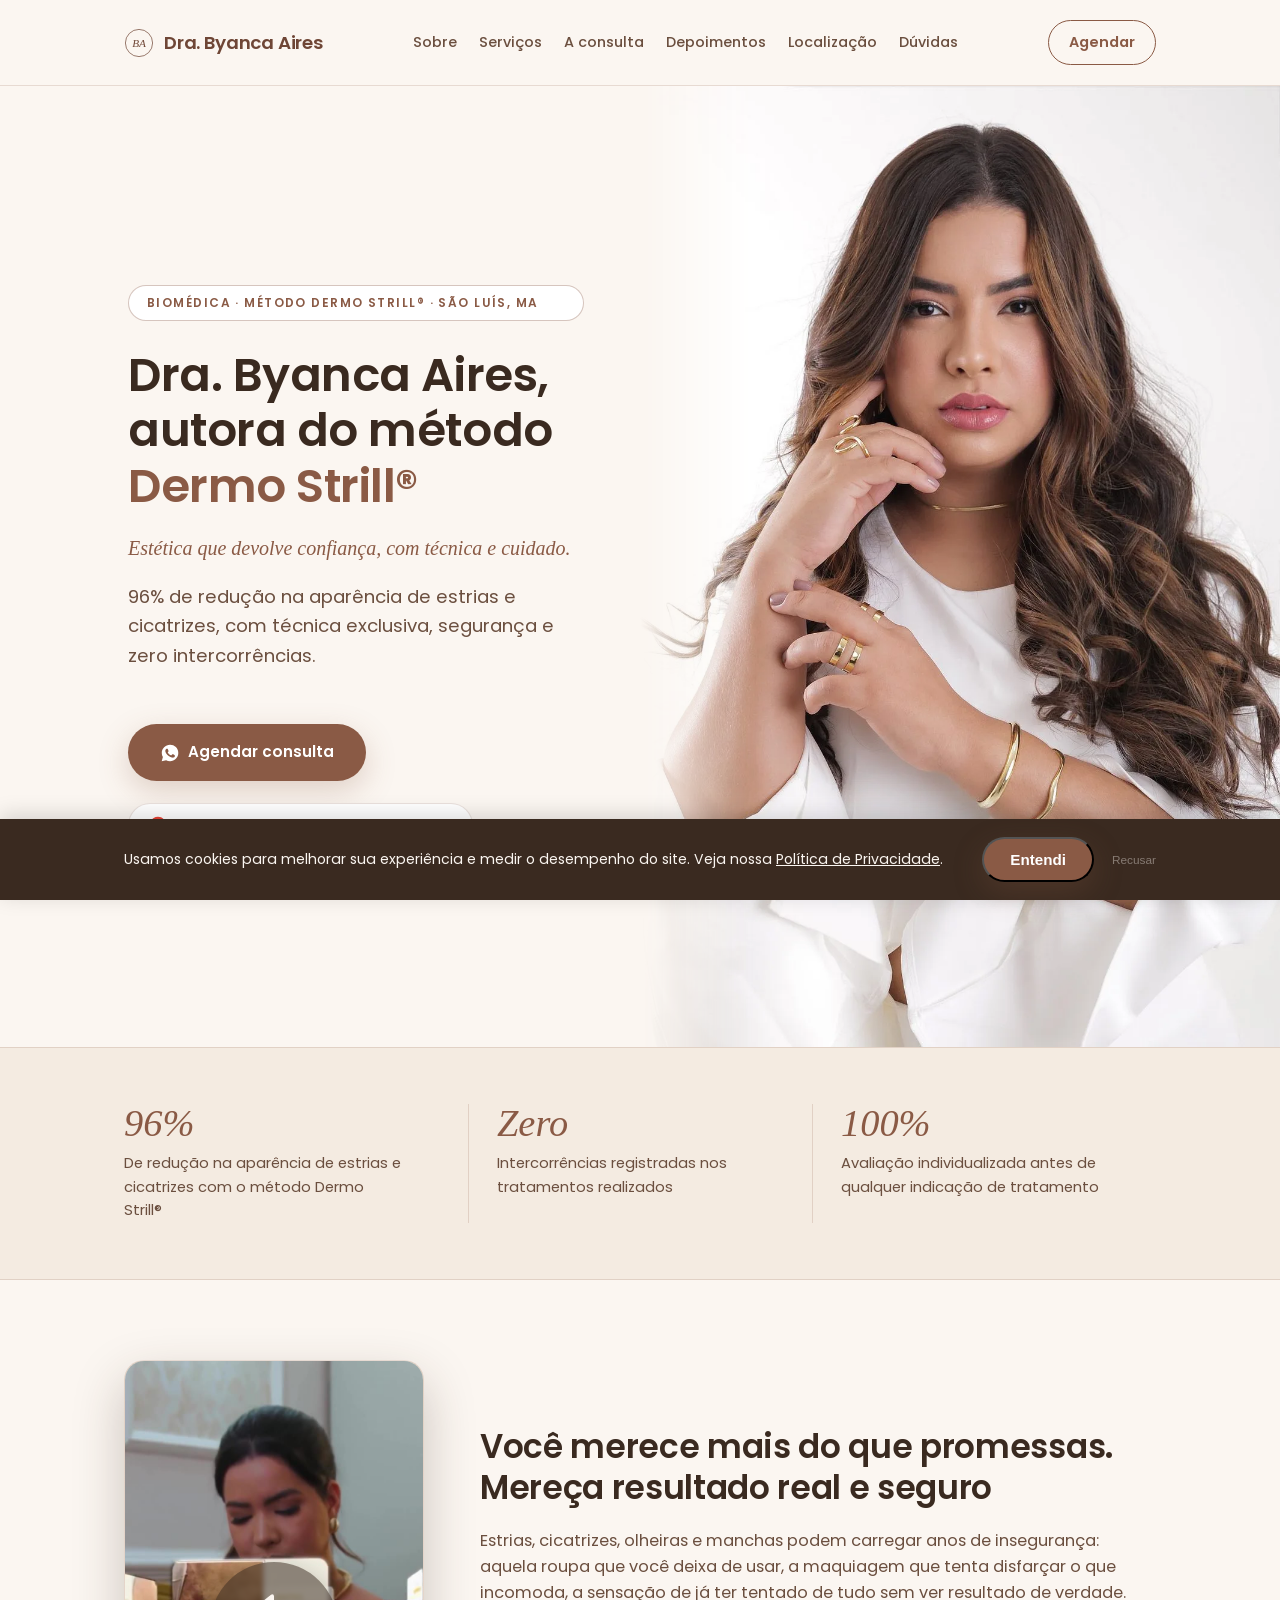
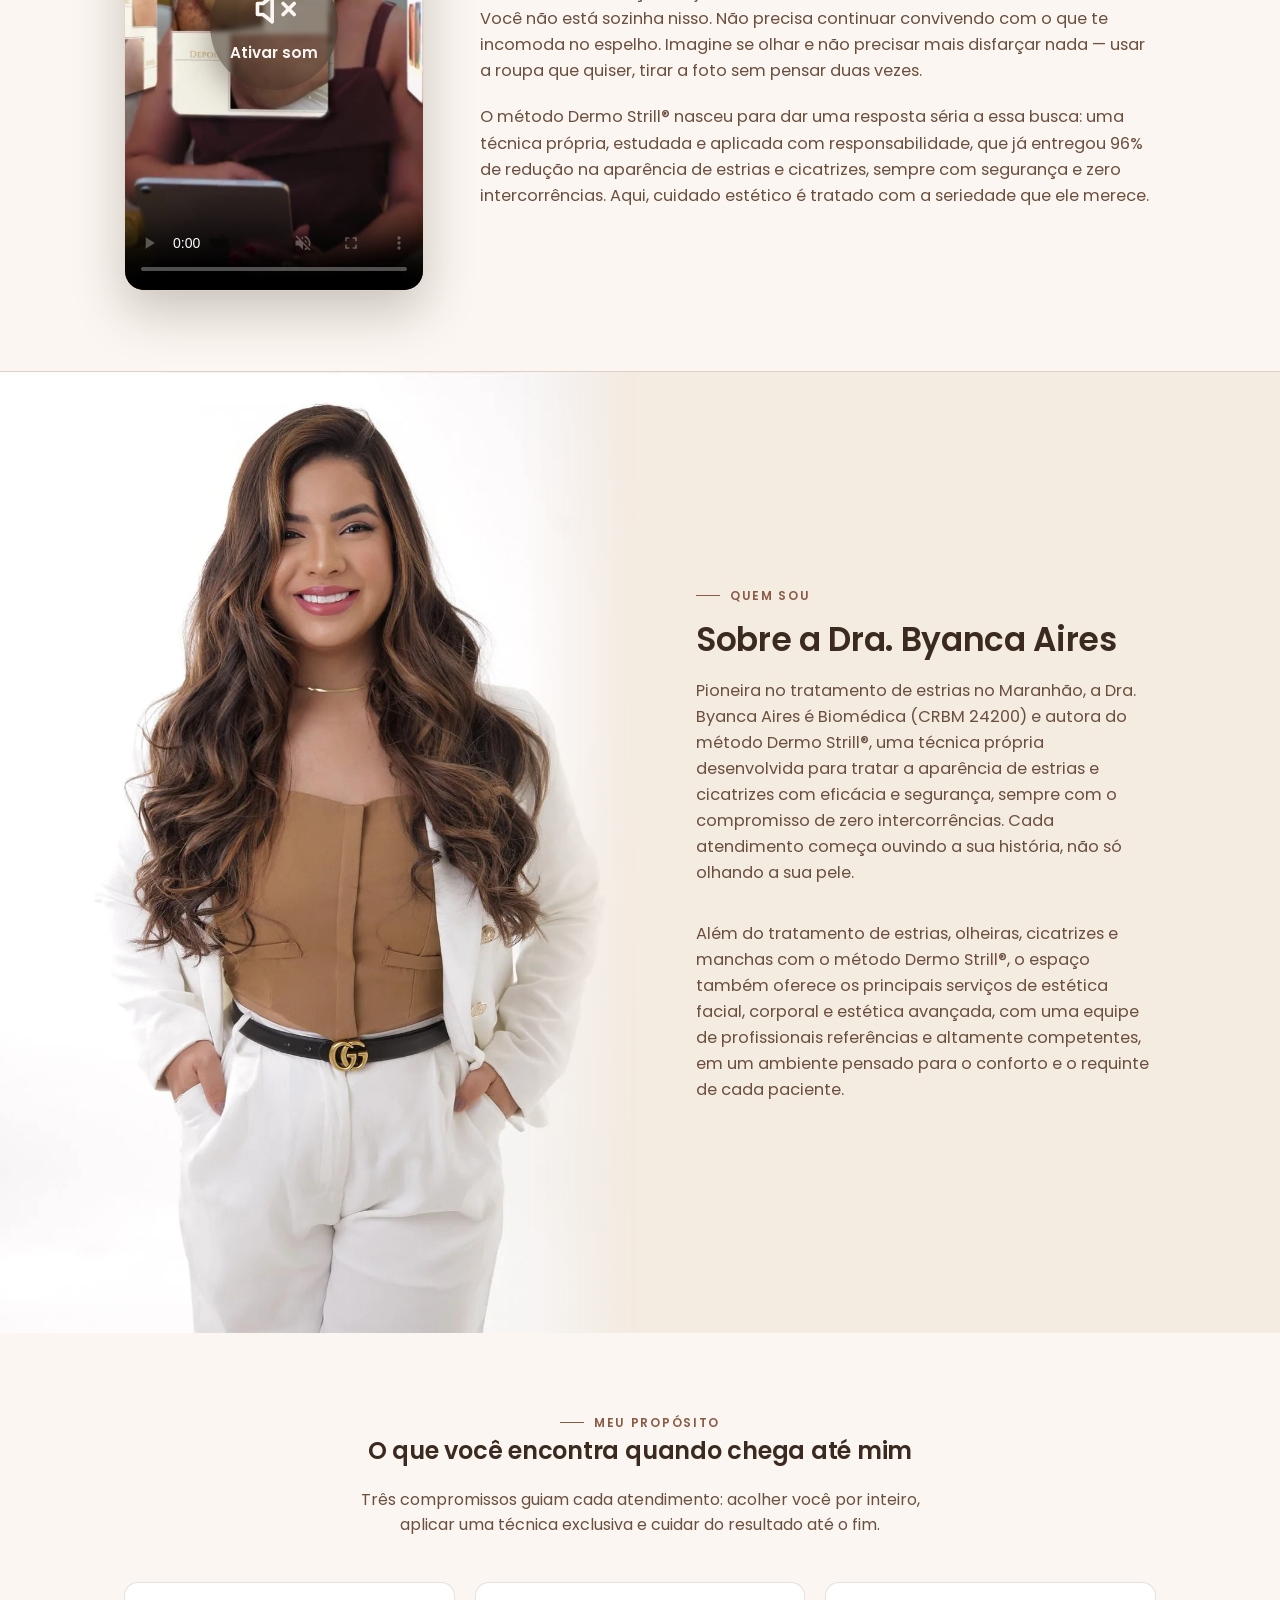
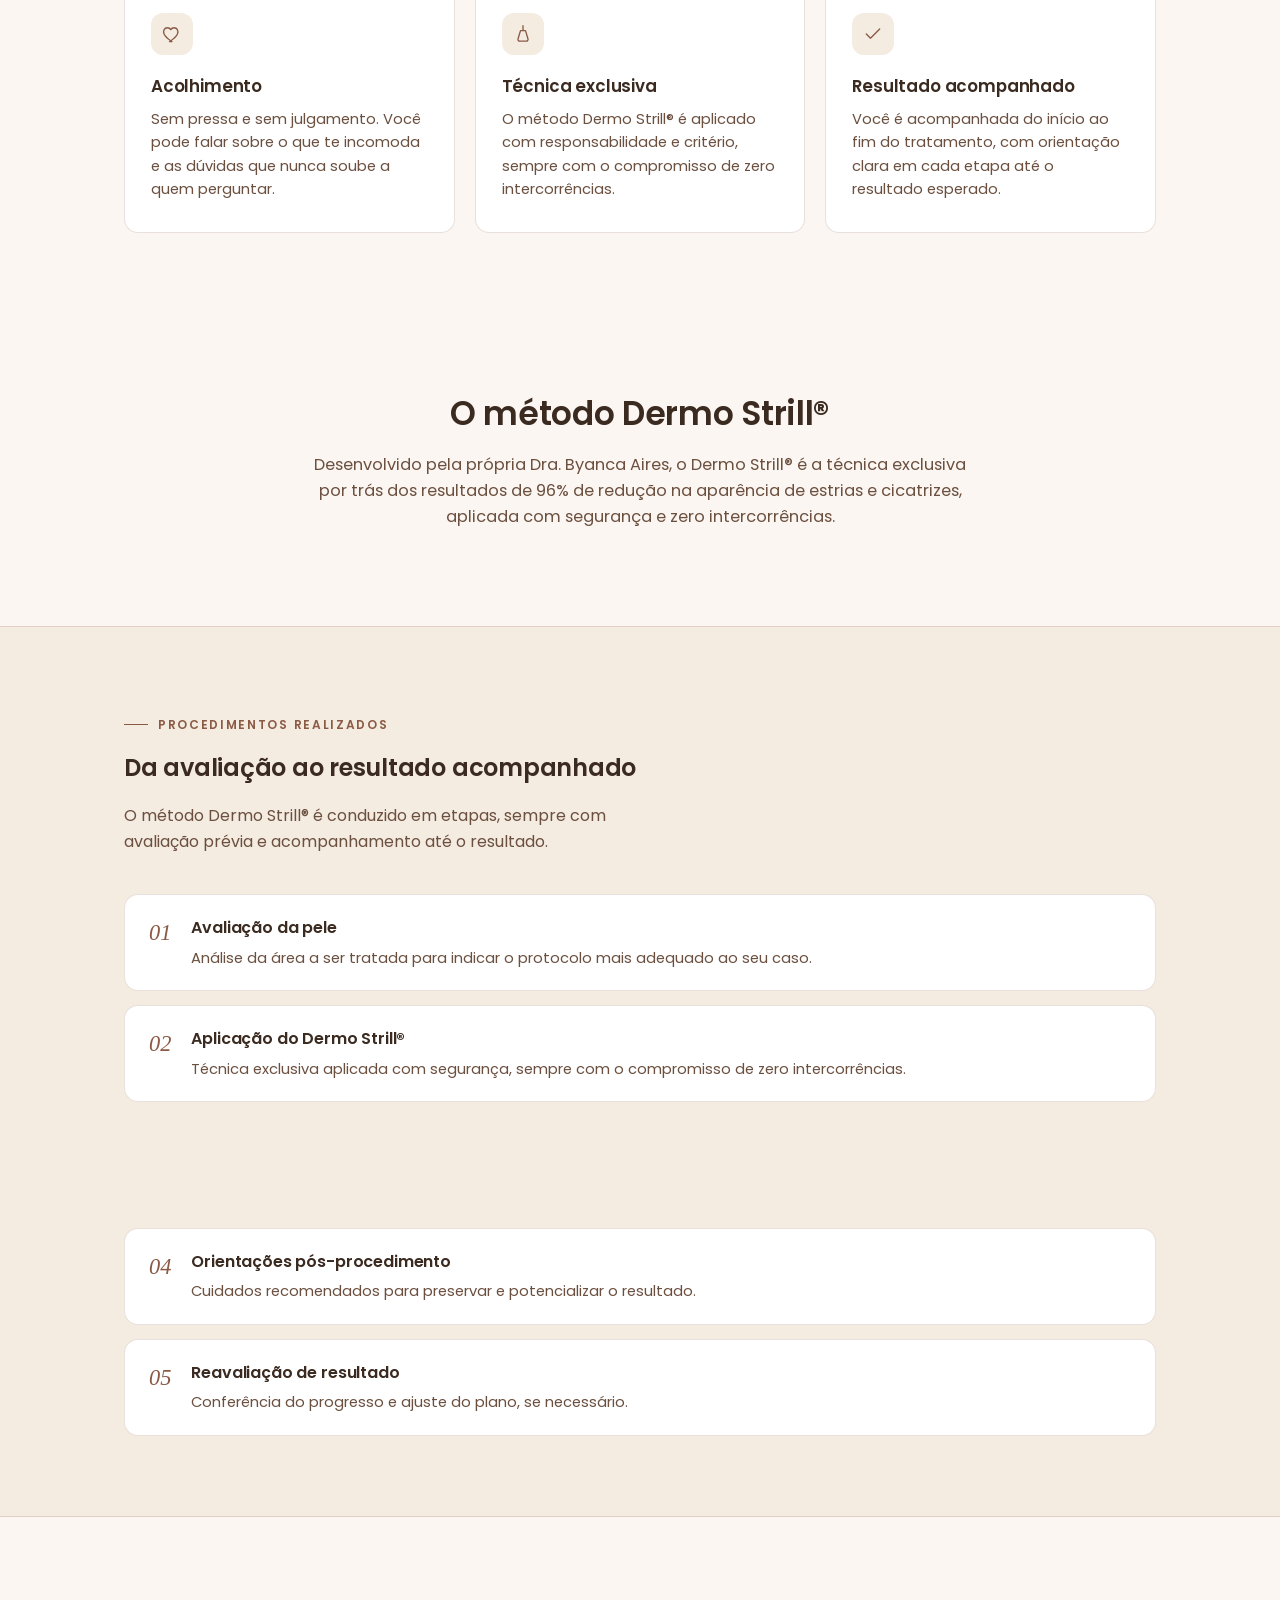
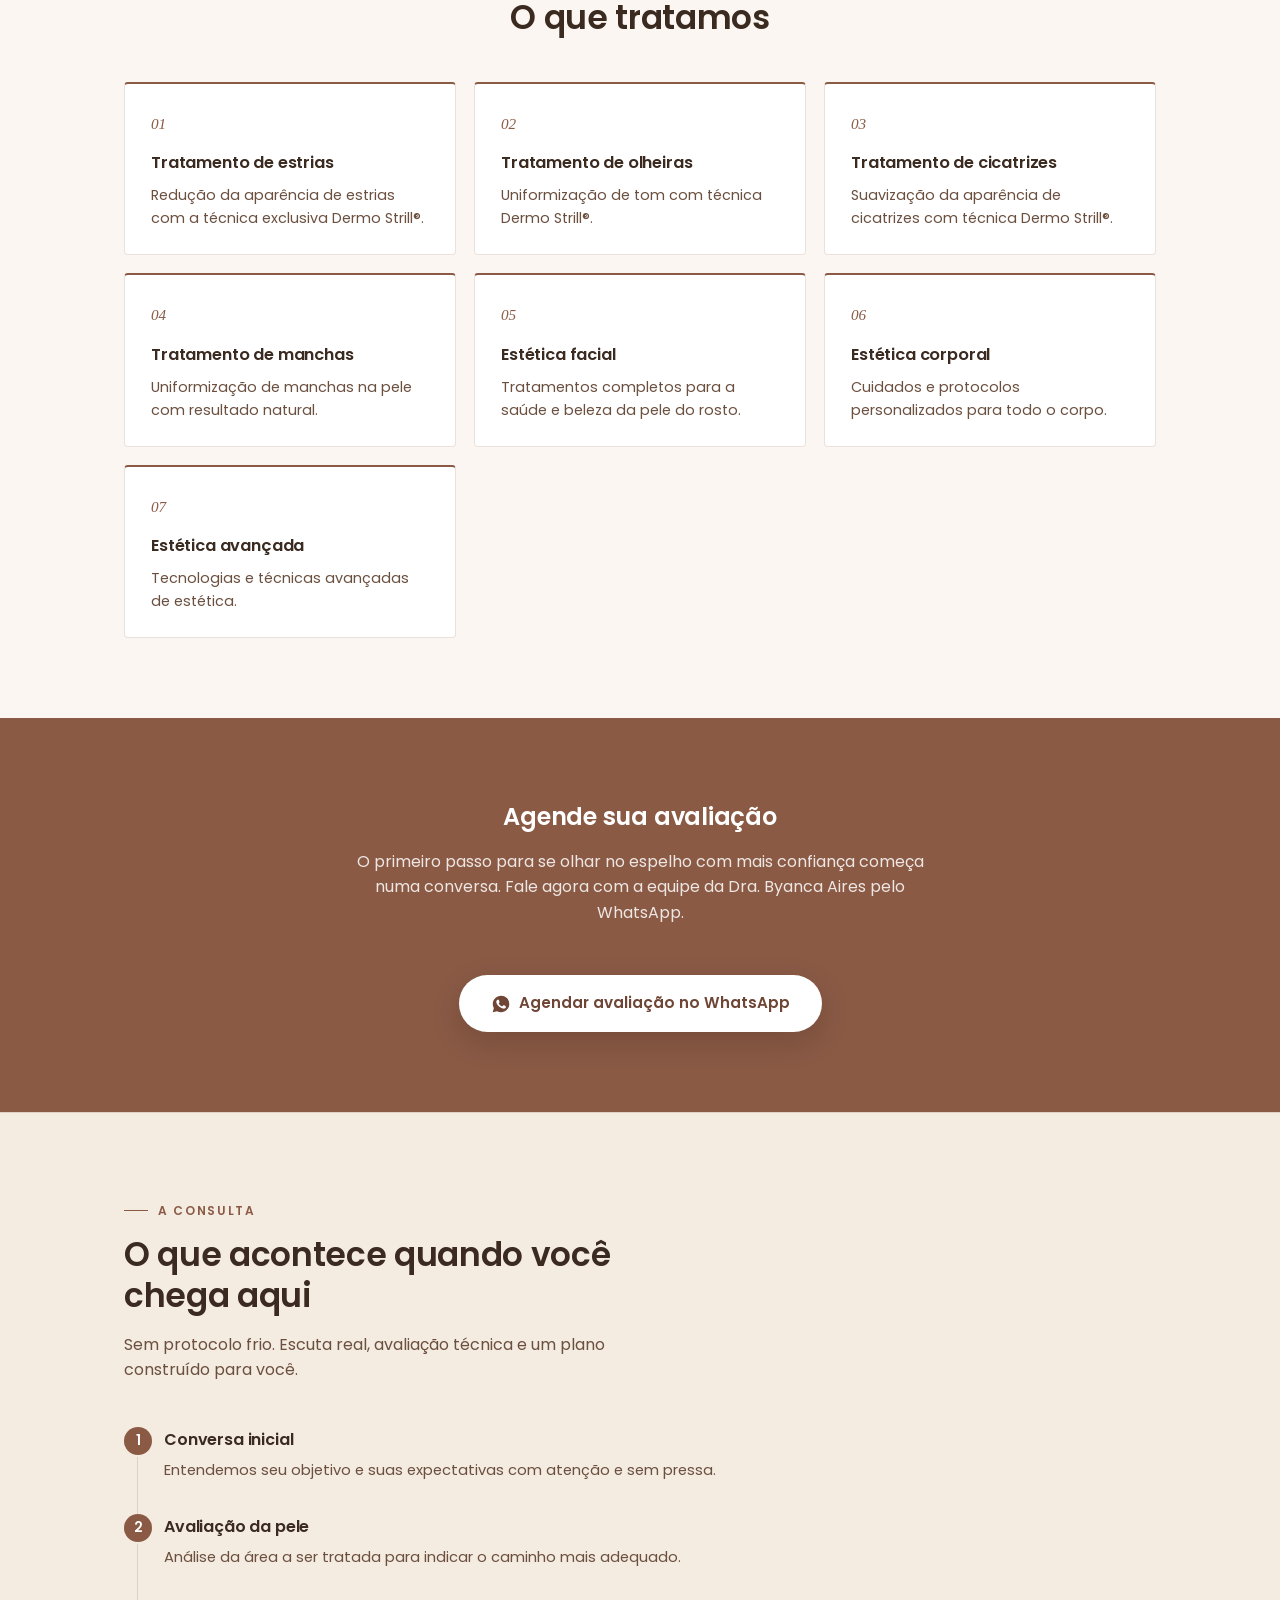
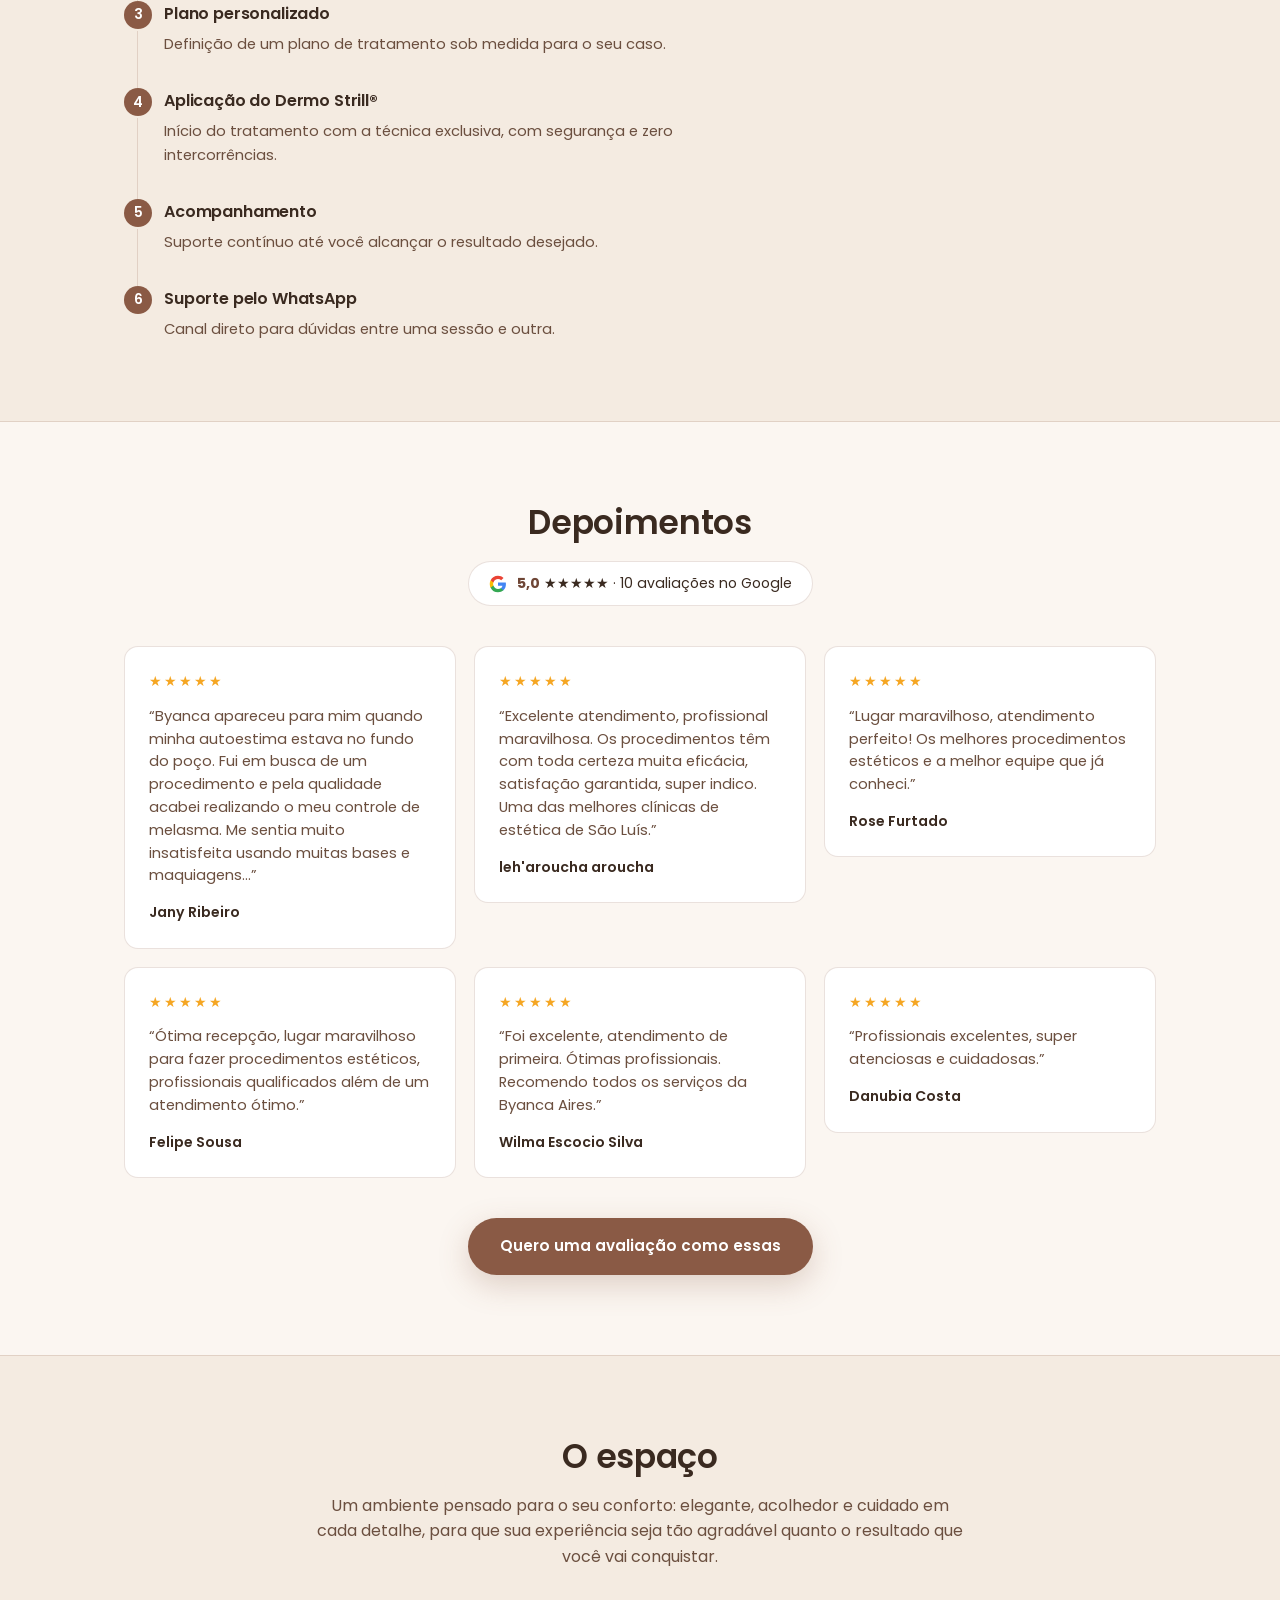
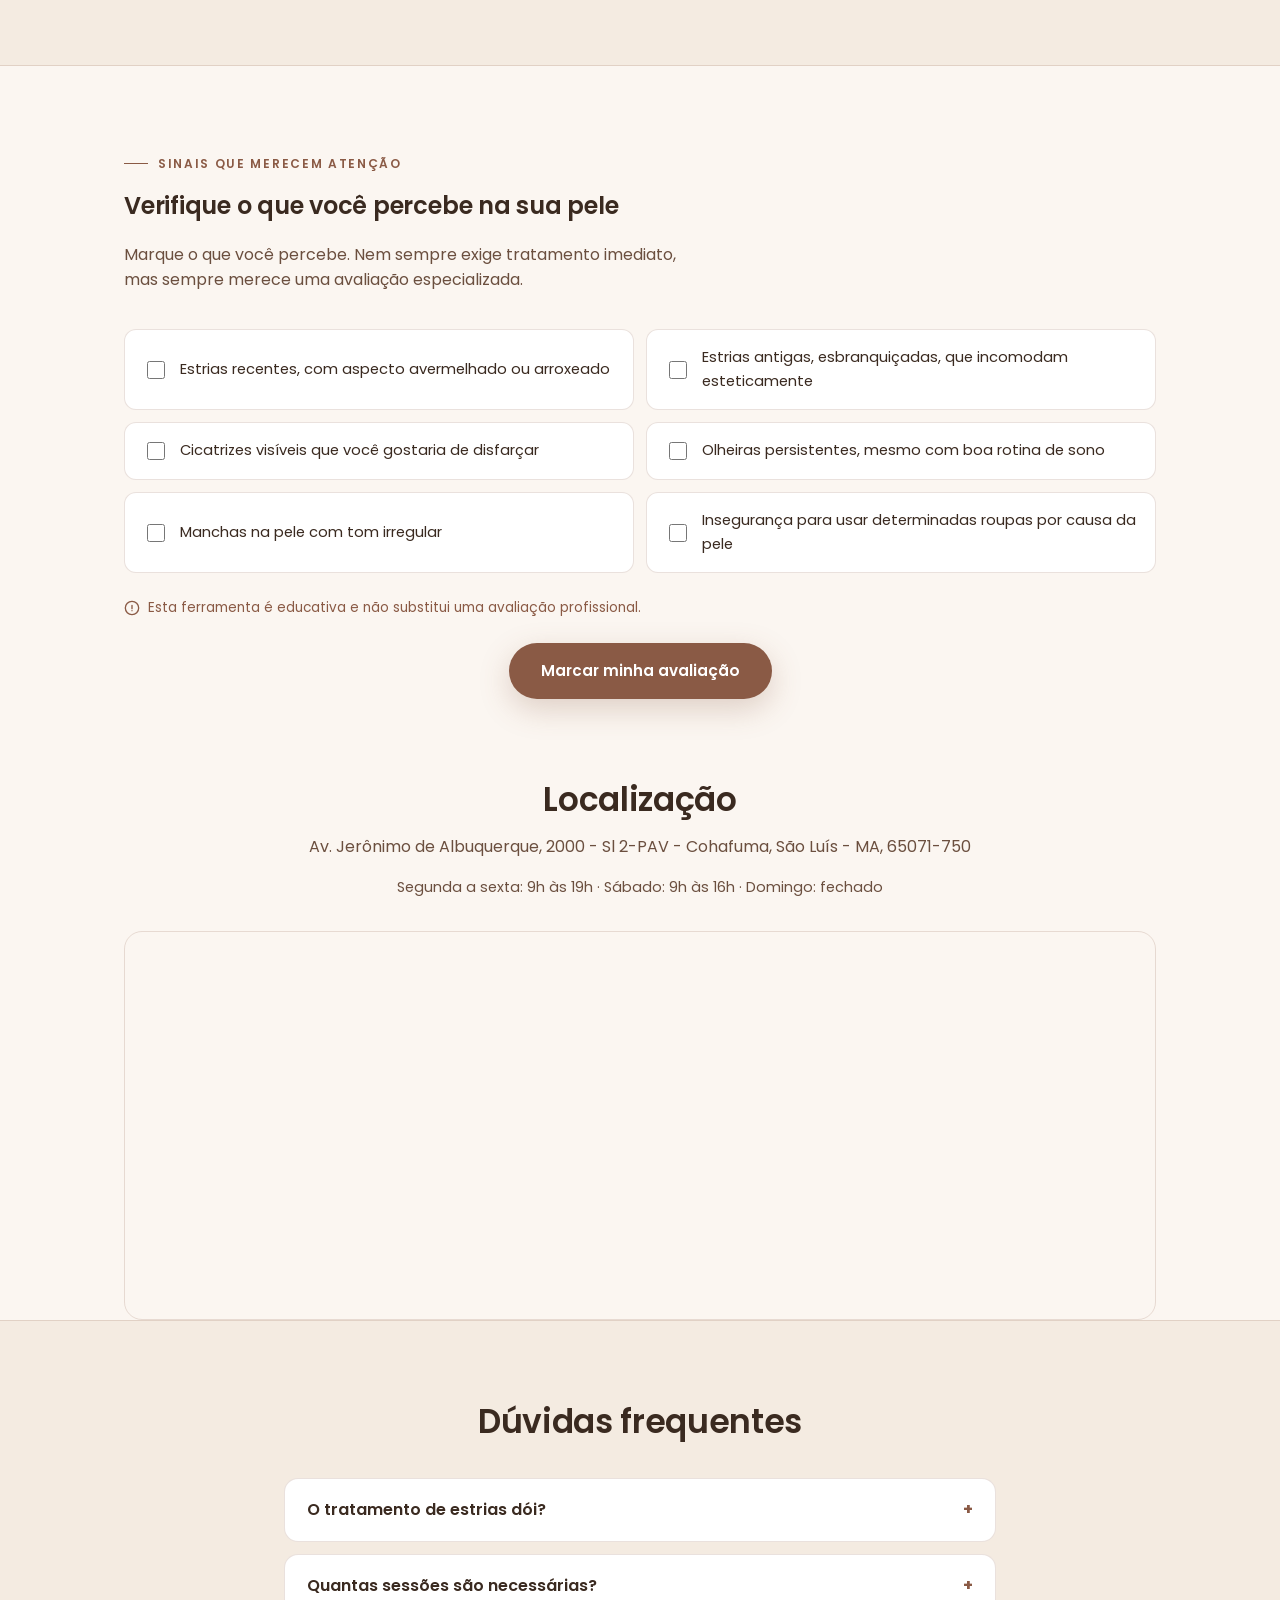
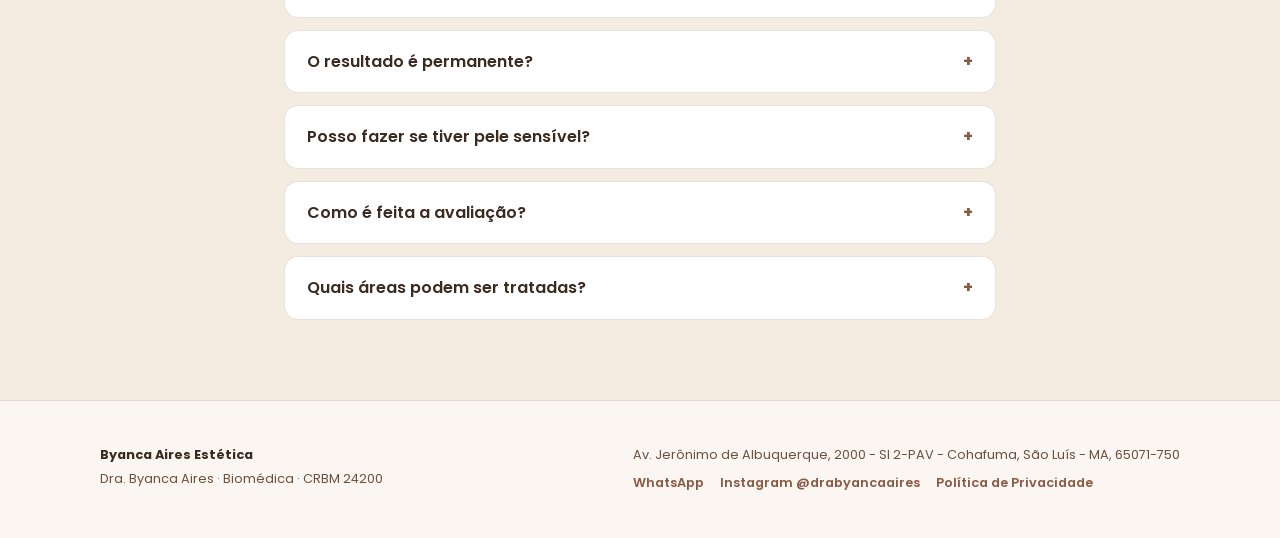
==== commit 78235655: "Ajusta timing das animacoes: dispara mais tarde no scroll e com deslocamento maior" ====
--- a/index.html
+++ b/index.html
@@ -200,7 +200,7 @@
 
 <section class="hero">
   <div class="hero-split">
-    <div class="hero-text">
+    <div class="hero-text reveal-left">
       <span class="badge">Biomédica · Método Dermo Strill® · São Luís, MA</span>
       <h1>Dra. Byanca Aires, autora do método <span class="accent">Dermo Strill®</span></h1>
       <p class="hero-tagline">Estética que devolve confiança, com técnica e cuidado.</p>
@@ -218,7 +218,7 @@
         <span><strong>5,0</strong> ★★★★★ &middot; 10 avaliações no Google</span>
       </a>
     </div>
-    <div class="hero-media">
+    <div class="hero-media reveal-right" style="transition-delay:0.1s">
       <picture>
         <source srcset="img/retrato-2.webp" type="image/webp" />
         <img src="img/retrato-2.jpg" alt="Dra. Byanca Aires, biomédica especialista em tratamento de estrias em São Luís, MA" width="1066" height="1600" fetchpriority="high" decoding="async" />
@@ -246,7 +246,7 @@
 
 <section class="empathy">
   <div class="container empathy-split">
-    <div class="empathy-media">
+    <div class="empathy-media reveal-left">
       <div class="video-frame-inner">
         <video
           id="dermo-strill-video"
@@ -270,7 +270,7 @@
         </button>
       </div>
     </div>
-    <div class="empathy-text">
+    <div class="empathy-text reveal-right" style="transition-delay:0.1s">
       <h2>Você merece mais do que promessas. Mereça resultado real e seguro</h2>
       <p>Estrias, cicatrizes, olheiras e manchas podem carregar anos de insegurança: aquela roupa que você deixa de usar, a maquiagem que tenta disfarçar o que incomoda, a sensação de já ter tentado de tudo sem ver resultado de verdade. Você não está sozinha nisso. Não precisa continuar convivendo com o que te incomoda no espelho. Imagine se olhar e não precisar mais disfarçar nada — usar a roupa que quiser, tirar a foto sem pensar duas vezes.</p>
       <p>O método Dermo Strill® nasceu para dar uma resposta séria a essa busca: uma técnica própria, estudada e aplicada com responsabilidade, que já entregou 96% de redução na aparência de estrias e cicatrizes, sempre com segurança e zero intercorrências. Aqui, cuidado estético é tratado com a seriedade que ele merece.</p>
@@ -280,13 +280,13 @@
 
 <section class="about" id="sobre">
   <div class="about-split">
-    <div class="about-media">
+    <div class="about-media reveal-left">
       <picture>
         <source srcset="img/retrato-4.webp" type="image/webp" />
         <img src="img/retrato-4.jpg" alt="Dra. Byanca Aires, autora do método Dermo Strill® de tratamento de estrias" width="1066" height="1600" loading="lazy" decoding="async" />
       </picture>
     </div>
-    <div class="about-text">
+    <div class="about-text reveal-right" style="transition-delay:0.1s">
       <span class="eyebrow">Quem sou</span>
       <h2>Sobre a Dra. Byanca Aires</h2>
       <p>Pioneira no tratamento de estrias no Maranhão, a Dra. Byanca Aires é Biomédica (CRBM 24200) e autora do método Dermo Strill®, uma técnica própria desenvolvida para tratar a aparência de estrias e cicatrizes com eficácia e segurança, sempre com o compromisso de zero intercorrências. Cada atendimento começa ouvindo a sua história, não só olhando a sua pele.</p>
@@ -301,21 +301,21 @@
     <h2 class="center">O que você encontra quando chega até mim</h2>
     <p class="center purpose-lead">Três compromissos guiam cada atendimento: acolher você por inteiro, aplicar uma técnica exclusiva e cuidar do resultado até o fim.</p>
     <div class="purpose-grid">
-      <div class="purpose-card">
+      <div class="purpose-card reveal" style="transition-delay:0.0s">
         <span class="purpose-icon" aria-hidden="true">
           <svg viewBox="0 0 24 24" fill="none" stroke="currentColor" stroke-width="1.6"><path d="M12 21s-7.5-4.5-9.5-9C1 8 2.8 4.5 6.5 4.5c2 0 3.3 1 4 2.2.7-1.2 2-2.2 4-2.2 3.7 0 5.5 3.5 4 7.5-2 4.5-9.5 9-9.5 9z" stroke-linecap="round" stroke-linejoin="round"/></svg>
         </span>
         <h3>Acolhimento</h3>
         <p>Sem pressa e sem julgamento. Você pode falar sobre o que te incomoda e as dúvidas que nunca soube a quem perguntar.</p>
       </div>
-      <div class="purpose-card">
+      <div class="purpose-card reveal" style="transition-delay:0.08s">
         <span class="purpose-icon" aria-hidden="true">
           <svg viewBox="0 0 24 24" fill="none" stroke="currentColor" stroke-width="1.6"><path d="M12 2v6M9 8h6l3 10a2 2 0 0 1-2 2.5H8A2 2 0 0 1 6 18l3-10Z" stroke-linecap="round" stroke-linejoin="round"/></svg>
         </span>
         <h3>Técnica exclusiva</h3>
         <p>O método Dermo Strill® é aplicado com responsabilidade e critério, sempre com o compromisso de zero intercorrências.</p>
       </div>
-      <div class="purpose-card">
+      <div class="purpose-card reveal" style="transition-delay:0.16s">
         <span class="purpose-icon" aria-hidden="true">
           <svg viewBox="0 0 24 24" fill="none" stroke="currentColor" stroke-width="1.6"><path d="M20 6L9 17l-5-5" stroke-linecap="round" stroke-linejoin="round"/></svg>
         </span>
@@ -328,7 +328,7 @@
 
 <section class="method">
   <div class="container method-inner method-inner--text-only">
-    <div class="method-text">
+    <div class="method-text reveal">
       <h2>O método Dermo Strill®</h2>
       <p>Desenvolvido pela própria Dra. Byanca Aires, o Dermo Strill® é a técnica exclusiva por trás dos resultados de 96% de redução na aparência de estrias e cicatrizes, aplicada com segurança e zero intercorrências.</p>
     </div>
@@ -337,39 +337,39 @@
 
 <section class="procedures">
   <div class="container">
-    <span class="eyebrow">Procedimentos realizados</span>
+    <span class="eyebrow reveal">Procedimentos realizados</span>
     <h2>Da avaliação ao resultado acompanhado</h2>
     <p class="procedures-lead">O método Dermo Strill® é conduzido em etapas, sempre com avaliação prévia e acompanhamento até o resultado.</p>
     <div class="procedures-list">
-      <div class="procedure-item">
+      <div class="procedure-item reveal" style="transition-delay:0.0s">
         <span class="procedure-index">01</span>
         <div>
           <h3>Avaliação da pele</h3>
           <p>Análise da área a ser tratada para indicar o protocolo mais adequado ao seu caso.</p>
         </div>
       </div>
-      <div class="procedure-item">
+      <div class="procedure-item reveal" style="transition-delay:0.08s">
         <span class="procedure-index">02</span>
         <div>
           <h3>Aplicação do Dermo Strill®</h3>
           <p>Técnica exclusiva aplicada com segurança, sempre com o compromisso de zero intercorrências.</p>
         </div>
       </div>
-      <div class="procedure-item">
+      <div class="procedure-item reveal" style="transition-delay:0.16s">
         <span class="procedure-index">03</span>
         <div>
           <h3>Sessões de acompanhamento</h3>
           <p>Retornos programados para acompanhar a evolução da área tratada.</p>
         </div>
       </div>
-      <div class="procedure-item">
+      <div class="procedure-item reveal" style="transition-delay:0.24s">
         <span class="procedure-index">04</span>
         <div>
           <h3>Orientações pós-procedimento</h3>
           <p>Cuidados recomendados para preservar e potencializar o resultado.</p>
         </div>
       </div>
-      <div class="procedure-item">
+      <div class="procedure-item reveal" style="transition-delay:0.32s">
         <span class="procedure-index">05</span>
         <div>
           <h3>Reavaliação de resultado</h3>
@@ -382,39 +382,39 @@
 
 <section class="services" id="servicos">
   <div class="container">
-    <h2 class="center">O que tratamos</h2>
+    <h2 class="center reveal">O que tratamos</h2>
     <div class="services-grid">
-      <div class="service-card">
+      <div class="service-card reveal" style="transition-delay:0.0s">
         <span class="service-index">01</span>
         <h3>Tratamento de estrias</h3>
         <p>Redução da aparência de estrias com a técnica exclusiva Dermo Strill®.</p>
       </div>
-      <div class="service-card">
+      <div class="service-card reveal" style="transition-delay:0.08s">
         <span class="service-index">02</span>
         <h3>Tratamento de olheiras</h3>
         <p>Uniformização de tom com técnica Dermo Strill®.</p>
       </div>
-      <div class="service-card">
+      <div class="service-card reveal" style="transition-delay:0.16s">
         <span class="service-index">03</span>
         <h3>Tratamento de cicatrizes</h3>
         <p>Suavização da aparência de cicatrizes com técnica Dermo Strill®.</p>
       </div>
-      <div class="service-card">
+      <div class="service-card reveal" style="transition-delay:0.24s">
         <span class="service-index">04</span>
         <h3>Tratamento de manchas</h3>
         <p>Uniformização de manchas na pele com resultado natural.</p>
       </div>
-      <div class="service-card">
+      <div class="service-card reveal" style="transition-delay:0.32s">
         <span class="service-index">05</span>
         <h3>Estética facial</h3>
         <p>Tratamentos completos para a saúde e beleza da pele do rosto.</p>
       </div>
-      <div class="service-card">
+      <div class="service-card reveal" style="transition-delay:0.4s">
         <span class="service-index">06</span>
         <h3>Estética corporal</h3>
         <p>Cuidados e protocolos personalizados para todo o corpo.</p>
       </div>
-      <div class="service-card">
+      <div class="service-card reveal" style="transition-delay:0.48s">
         <span class="service-index">07</span>
         <h3>Estética avançada</h3>
         <p>Tecnologias e técnicas avançadas de estética.</p>
@@ -424,7 +424,7 @@
 </section>
 
 <section class="cta-band">
-  <div class="container cta-inner">
+  <div class="container cta-inner reveal">
     <h2>Agende sua avaliação</h2>
     <p>O primeiro passo para se olhar no espelho com mais confiança começa numa conversa. Fale agora com a equipe da Dra. Byanca Aires pelo WhatsApp.</p>
     <a href="https://wa.me/5598981109411?text=Ol%C3%A1%21%20Gostaria%20de%20agendar%20minha%20avalia%C3%A7%C3%A3o%20com%20a%20Dra.%20Byanca%20Aires." class="btn btn-light" target="_blank" rel="noopener noreferrer">
@@ -436,46 +436,46 @@
 
 <section class="process" id="consulta">
   <div class="container">
-    <span class="eyebrow">A consulta</span>
+    <span class="eyebrow reveal">A consulta</span>
     <h2>O que acontece quando você chega aqui</h2>
     <p class="process-lead">Sem protocolo frio. Escuta real, avaliação técnica e um plano construído para você.</p>
     <div class="timeline">
-      <div class="timeline-step">
+      <div class="timeline-step reveal" style="transition-delay:0.0s">
         <div class="timeline-marker">1</div>
         <div class="timeline-content">
           <h3>Conversa inicial</h3>
           <p>Entendemos seu objetivo e suas expectativas com atenção e sem pressa.</p>
         </div>
       </div>
-      <div class="timeline-step">
+      <div class="timeline-step reveal" style="transition-delay:0.08s">
         <div class="timeline-marker">2</div>
         <div class="timeline-content">
           <h3>Avaliação da pele</h3>
           <p>Análise da área a ser tratada para indicar o caminho mais adequado.</p>
         </div>
       </div>
-      <div class="timeline-step">
+      <div class="timeline-step reveal" style="transition-delay:0.16s">
         <div class="timeline-marker">3</div>
         <div class="timeline-content">
           <h3>Plano personalizado</h3>
           <p>Definição de um plano de tratamento sob medida para o seu caso.</p>
         </div>
       </div>
-      <div class="timeline-step">
+      <div class="timeline-step reveal" style="transition-delay:0.24s">
         <div class="timeline-marker">4</div>
         <div class="timeline-content">
           <h3>Aplicação do Dermo Strill®</h3>
           <p>Início do tratamento com a técnica exclusiva, com segurança e zero intercorrências.</p>
         </div>
       </div>
-      <div class="timeline-step">
+      <div class="timeline-step reveal" style="transition-delay:0.32s">
         <div class="timeline-marker">5</div>
         <div class="timeline-content">
           <h3>Acompanhamento</h3>
           <p>Suporte contínuo até você alcançar o resultado desejado.</p>
         </div>
       </div>
-      <div class="timeline-step">
+      <div class="timeline-step reveal" style="transition-delay:0.4s">
         <div class="timeline-marker">6</div>
         <div class="timeline-content">
           <h3>Suporte pelo WhatsApp</h3>
@@ -488,38 +488,38 @@
 
 <section class="testimonials" id="depoimentos">
   <div class="container testimonials-inner">
-    <h2 class="center">Depoimentos</h2>
+    <h2 class="center reveal">Depoimentos</h2>
     <a class="google-rating" href="https://www.google.com/maps/place/Byanca+Aires+est%C3%A9tica+e+camuflagem/data=!4m2!3m1!1s0x0:0xe43787f9e427736d?sa=X&amp;ved=1t:2428&amp;ictx=111" target="_blank" rel="noopener noreferrer">
       <svg viewBox="0 0 24 24" width="18" height="18" aria-hidden="true"><path fill="#4285F4" d="M22.56 12.25c0-.78-.07-1.53-.2-2.25H12v4.26h5.92a5.06 5.06 0 0 1-2.2 3.32v2.77h3.57c2.08-1.92 3.28-4.74 3.28-8.1z"/><path fill="#34A853" d="M12 23c2.97 0 5.46-.98 7.28-2.66l-3.57-2.77c-.99.66-2.26 1.06-3.71 1.06-2.86 0-5.29-1.93-6.16-4.53H2.18v2.85A11 11 0 0 0 12 23z"/><path fill="#FBBC05" d="M5.84 14.09A6.6 6.6 0 0 1 5.5 12c0-.73.12-1.44.34-2.09V7.06H2.18A11 11 0 0 0 1 12c0 1.77.43 3.45 1.18 4.94l3.66-2.85z"/><path fill="#EA4335" d="M12 5.38c1.62 0 3.06.56 4.21 1.64l3.15-3.15C17.45 2.09 14.97 1 12 1a11 11 0 0 0-9.82 6.06l3.66 2.85C6.71 7.31 9.14 5.38 12 5.38z"/></svg>
       <span><strong>5,0</strong> ★★★★★ &middot; 10 avaliações no Google</span>
     </a>
       <div class="reviews-grid">
-      <div class="review-card">
+      <div class="review-card reveal" style="transition-delay:0.0s">
         <span class="review-stars" aria-hidden="true">★★★★★</span>
         <p>&ldquo;Byanca apareceu para mim quando minha autoestima estava no fundo do poço. Fui em busca de um procedimento e pela qualidade acabei realizando o meu controle de melasma. Me sentia muito insatisfeita usando muitas bases e maquiagens…&rdquo;</p>
         <span class="review-author">Jany Ribeiro</span>
       </div>
-      <div class="review-card">
+      <div class="review-card reveal" style="transition-delay:0.08s">
         <span class="review-stars" aria-hidden="true">★★★★★</span>
         <p>&ldquo;Excelente atendimento, profissional maravilhosa. Os procedimentos têm com toda certeza muita eficácia, satisfação garantida, super indico. Uma das melhores clínicas de estética de São Luís.&rdquo;</p>
         <span class="review-author">leh'aroucha aroucha</span>
       </div>
-      <div class="review-card">
+      <div class="review-card reveal" style="transition-delay:0.16s">
         <span class="review-stars" aria-hidden="true">★★★★★</span>
         <p>&ldquo;Lugar maravilhoso, atendimento perfeito! Os melhores procedimentos estéticos e a melhor equipe que já conheci.&rdquo;</p>
         <span class="review-author">Rose Furtado</span>
       </div>
-      <div class="review-card">
+      <div class="review-card reveal" style="transition-delay:0.24s">
         <span class="review-stars" aria-hidden="true">★★★★★</span>
         <p>&ldquo;Ótima recepção, lugar maravilhoso para fazer procedimentos estéticos, profissionais qualificados além de um atendimento ótimo.&rdquo;</p>
         <span class="review-author">Felipe Sousa</span>
       </div>
-      <div class="review-card">
+      <div class="review-card reveal" style="transition-delay:0.32s">
         <span class="review-stars" aria-hidden="true">★★★★★</span>
         <p>&ldquo;Foi excelente, atendimento de primeira. Ótimas profissionais. Recomendo todos os serviços da Byanca Aires.&rdquo;</p>
         <span class="review-author">Wilma Escocio Silva</span>
       </div>
-      <div class="review-card">
+      <div class="review-card reveal" style="transition-delay:0.4s">
         <span class="review-stars" aria-hidden="true">★★★★★</span>
         <p>&ldquo;Profissionais excelentes, super atenciosas e cuidadosas.&rdquo;</p>
         <span class="review-author">Danubia Costa</span>
@@ -533,7 +533,7 @@
 
 <section class="space">
   <div class="container space-inner space-inner--text-only">
-    <div class="space-text">
+    <div class="space-text reveal">
       <h2>O espaço</h2>
       <p>Um ambiente pensado para o seu conforto: elegante, acolhedor e cuidado em cada detalhe, para que sua experiência seja tão agradável quanto o resultado que você vai conquistar.</p>
     </div>
@@ -542,7 +542,7 @@
 
 <section class="signals">
   <div class="container">
-    <span class="eyebrow">Sinais que merecem atenção</span>
+    <span class="eyebrow reveal">Sinais que merecem atenção</span>
     <h2>Verifique o que você percebe na sua pele</h2>
     <p class="signals-lead">Marque o que você percebe. Nem sempre exige tratamento imediato, mas sempre merece uma avaliação especializada.</p>
     <div class="signals-grid">
@@ -565,7 +565,7 @@
 
 <section class="location" id="localizacao">
   <div class="container">
-    <h2 class="center">Localização</h2>
+    <h2 class="center reveal">Localização</h2>
     <p class="center location-address">Av. Jerônimo de Albuquerque, 2000 - Sl 2-PAV - Cohafuma, São Luís - MA, 65071-750</p>
     <p class="center location-hours">Segunda a sexta: 9h às 19h &middot; Sábado: 9h às 16h &middot; Domingo: fechado</p>
     <div class="map-wrap">
@@ -579,29 +579,29 @@
 
 <section class="faq" id="duvidas">
   <div class="container faq-inner">
-    <h2 class="center">Dúvidas frequentes</h2>
+    <h2 class="center reveal">Dúvidas frequentes</h2>
     <div class="faq-list">
-      <details class="faq-item">
+      <details class="faq-item reveal" style="transition-delay:0.0s">
         <summary>O tratamento de estrias dói?</summary>
         <p>O procedimento é realizado com todo o cuidado para proporcionar o máximo de conforto. A sensibilidade pode variar de pessoa para pessoa, e isso é conversado com você já na avaliação.</p>
       </details>
-      <details class="faq-item">
+      <details class="faq-item reveal" style="transition-delay:0.06s">
         <summary>Quantas sessões são necessárias?</summary>
         <p>O número de sessões varia de acordo com sua avaliação individual, considerando a área, a extensão e as características de cada caso.</p>
       </details>
-      <details class="faq-item">
+      <details class="faq-item reveal" style="transition-delay:0.12s">
         <summary>O resultado é permanente?</summary>
         <p>Os resultados costumam ser duradouros, mas dependem de fatores individuais e dos cuidados após o tratamento. Isso é explicado com detalhes na sua avaliação.</p>
       </details>
-      <details class="faq-item">
+      <details class="faq-item reveal" style="transition-delay:0.18s">
         <summary>Posso fazer se tiver pele sensível?</summary>
         <p>Cada pele é avaliada individualmente antes de qualquer indicação, justamente para garantir segurança e o melhor resultado possível para o seu caso.</p>
       </details>
-      <details class="faq-item">
+      <details class="faq-item reveal" style="transition-delay:0.24s">
         <summary>Como é feita a avaliação?</summary>
         <p>A avaliação começa com uma conversa sobre seu objetivo, seguida da análise da área a ser tratada e da montagem de um plano de tratamento personalizado.</p>
       </details>
-      <details class="faq-item">
+      <details class="faq-item reveal" style="transition-delay:0.3s">
         <summary>Quais áreas podem ser tratadas?</summary>
         <p>Trabalhamos com tratamento de estrias, olheiras, cicatrizes e manchas, além de estética facial, corporal e avançada. Fale conosco para saber o que é indicado para o seu caso.</p>
       </details>
@@ -778,5 +778,23 @@
   }
 })();
 </script>
+<script>
+(function () {
+  var revealEls = document.querySelectorAll('.reveal, .reveal-left, .reveal-right');
+  if (!('IntersectionObserver' in window) || !revealEls.length) {
+    revealEls.forEach(function (el) { el.classList.add('is-visible'); });
+    return;
+  }
+  var io = new IntersectionObserver(function (entries) {
+    entries.forEach(function (entry) {
+      if (entry.isIntersecting) {
+        entry.target.classList.add('is-visible');
+        io.unobserve(entry.target);
+      }
+    });
+  }, { threshold: 0.2, rootMargin: '0px 0px -160px 0px' });
+  revealEls.forEach(function (el) { io.observe(el); });
+})();
+</script>
 </body>
 </html>
--- a/styles.css
+++ b/styles.css
@@ -939,3 +939,33 @@
   display: flex;
   justify-content: center;
 }
+
+/* Animações de entrada ao rolar (institucional) */
+.reveal {
+  opacity: 0;
+  transform: translateY(44px);
+  transition: opacity 0.7s cubic-bezier(0.22, 1, 0.36, 1), transform 0.7s cubic-bezier(0.22, 1, 0.36, 1);
+}
+.reveal-left {
+  opacity: 0;
+  transform: translateX(-52px);
+  transition: opacity 0.7s cubic-bezier(0.22, 1, 0.36, 1), transform 0.7s cubic-bezier(0.22, 1, 0.36, 1);
+}
+.reveal-right {
+  opacity: 0;
+  transform: translateX(52px);
+  transition: opacity 0.7s cubic-bezier(0.22, 1, 0.36, 1), transform 0.7s cubic-bezier(0.22, 1, 0.36, 1);
+}
+.reveal.is-visible,
+.reveal-left.is-visible,
+.reveal-right.is-visible {
+  opacity: 1;
+  transform: none;
+}
+@media (prefers-reduced-motion: reduce) {
+  .reveal, .reveal-left, .reveal-right {
+    opacity: 1;
+    transform: none;
+    transition: none;
+  }
+}
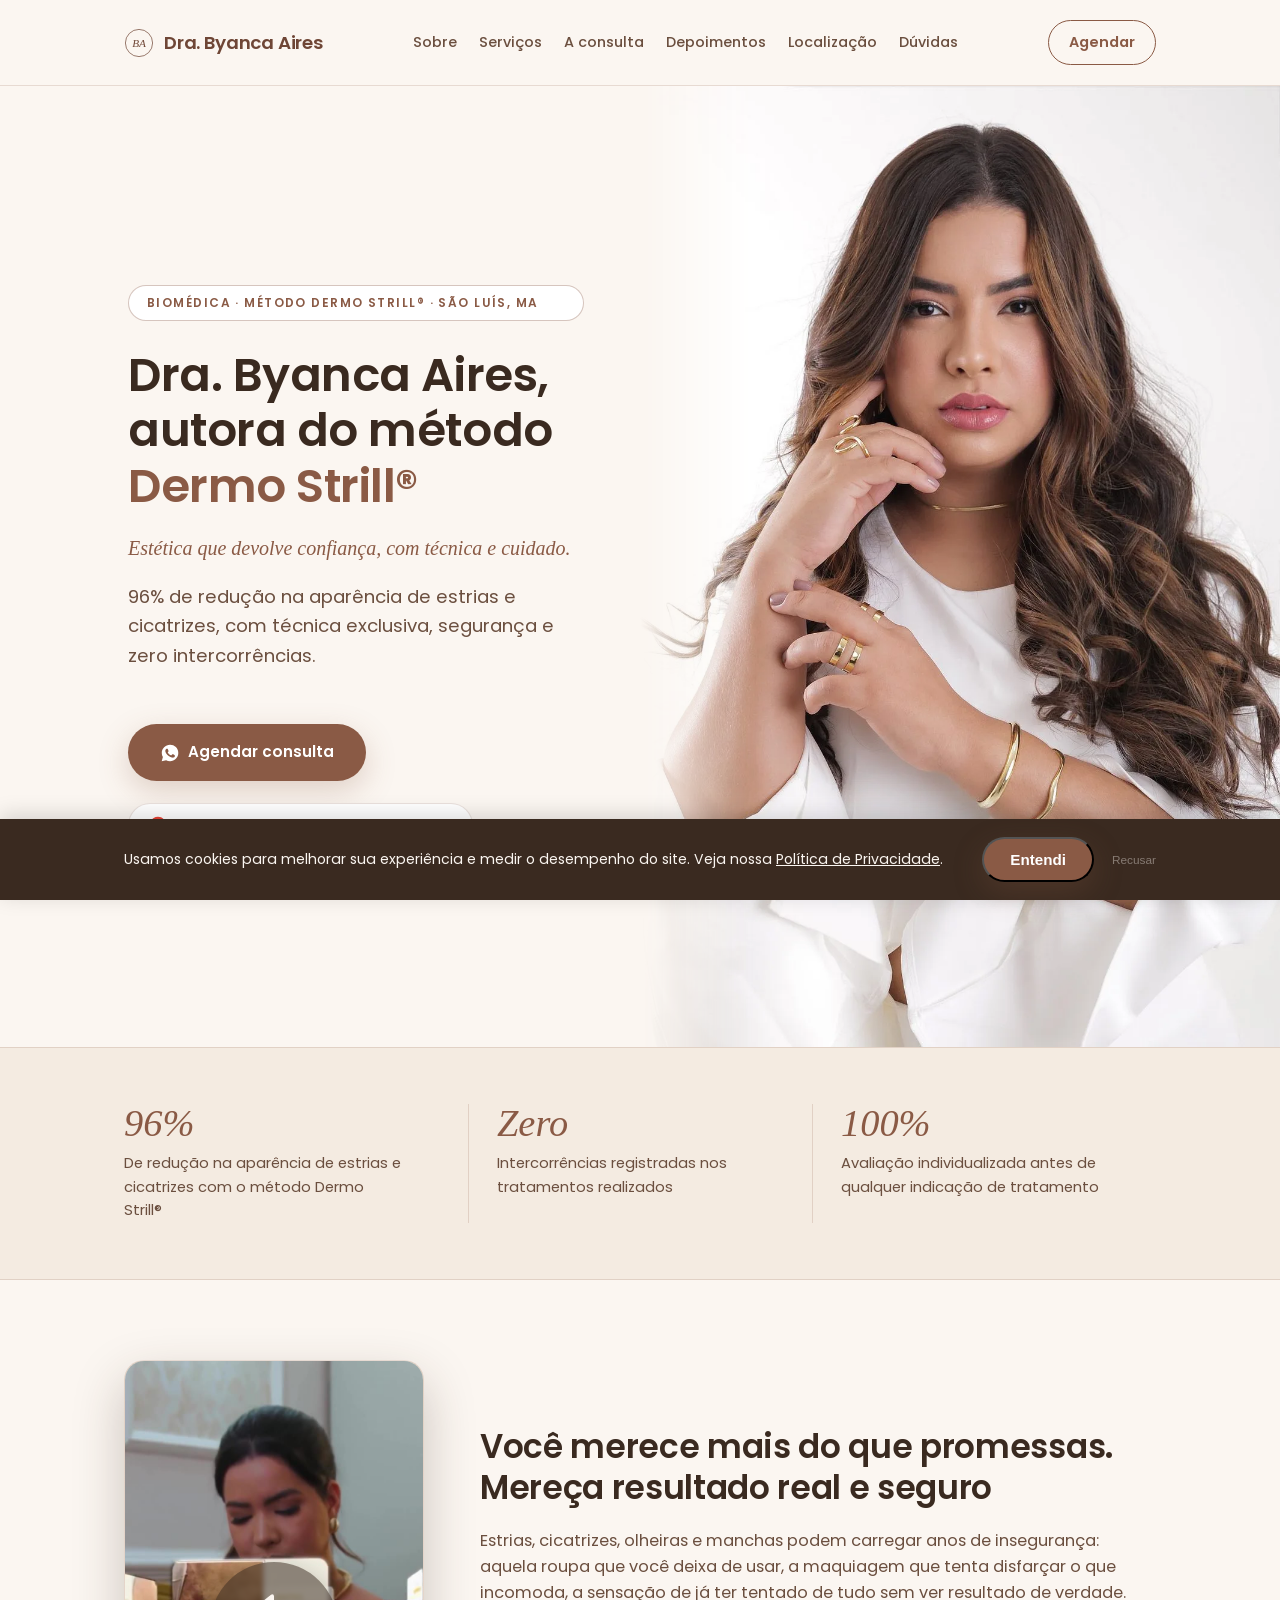
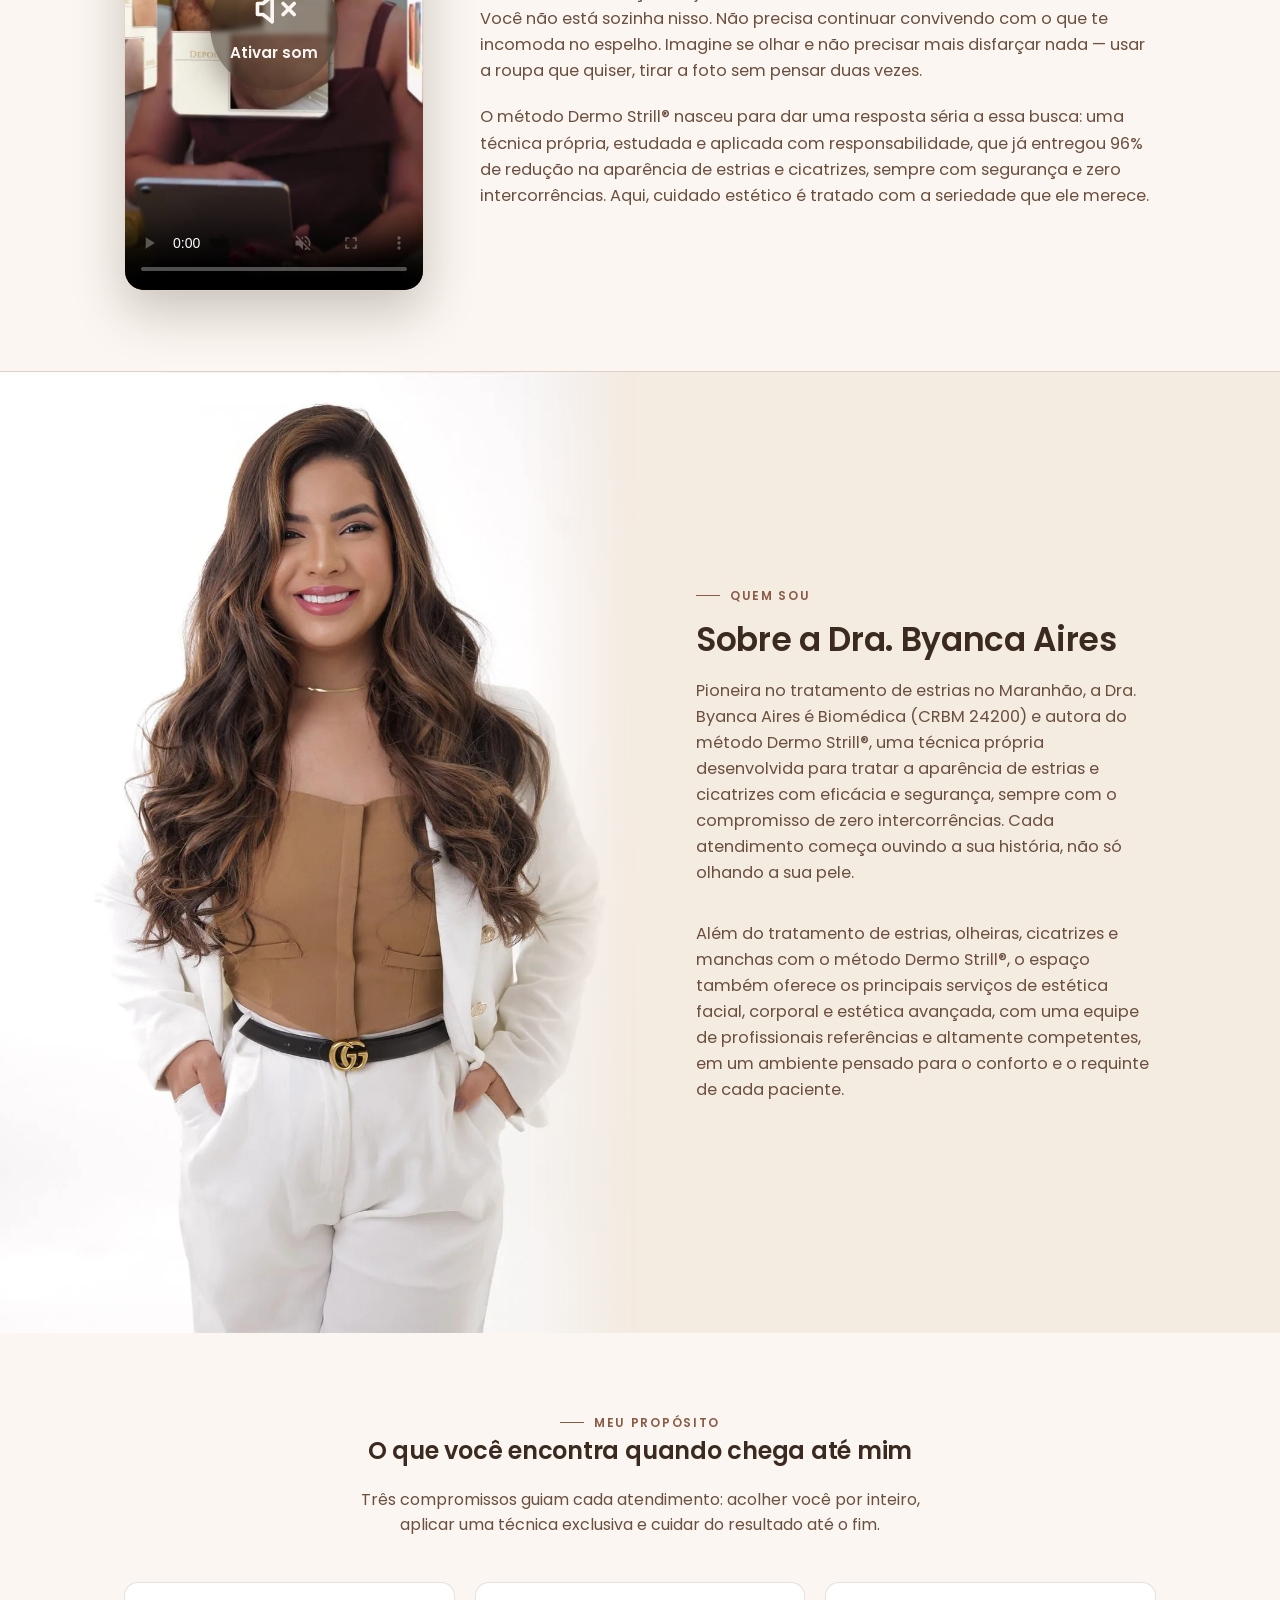
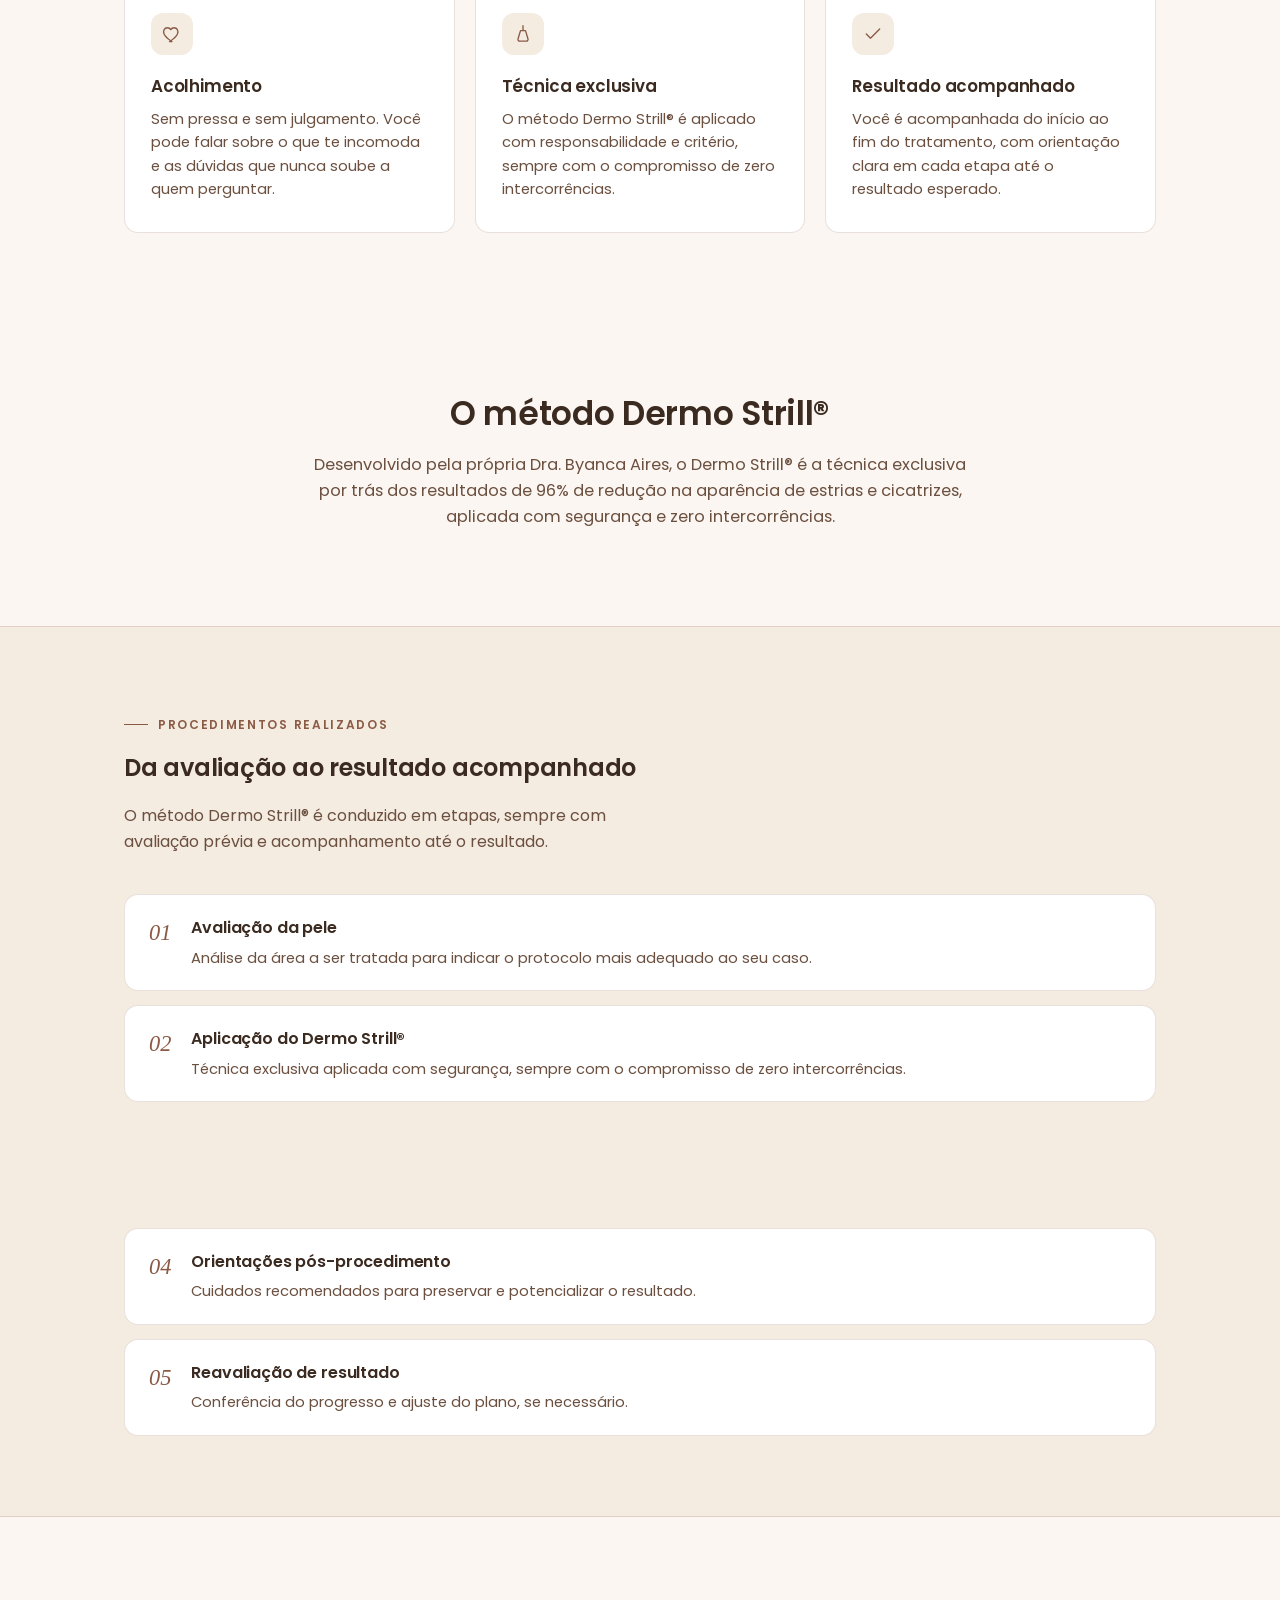
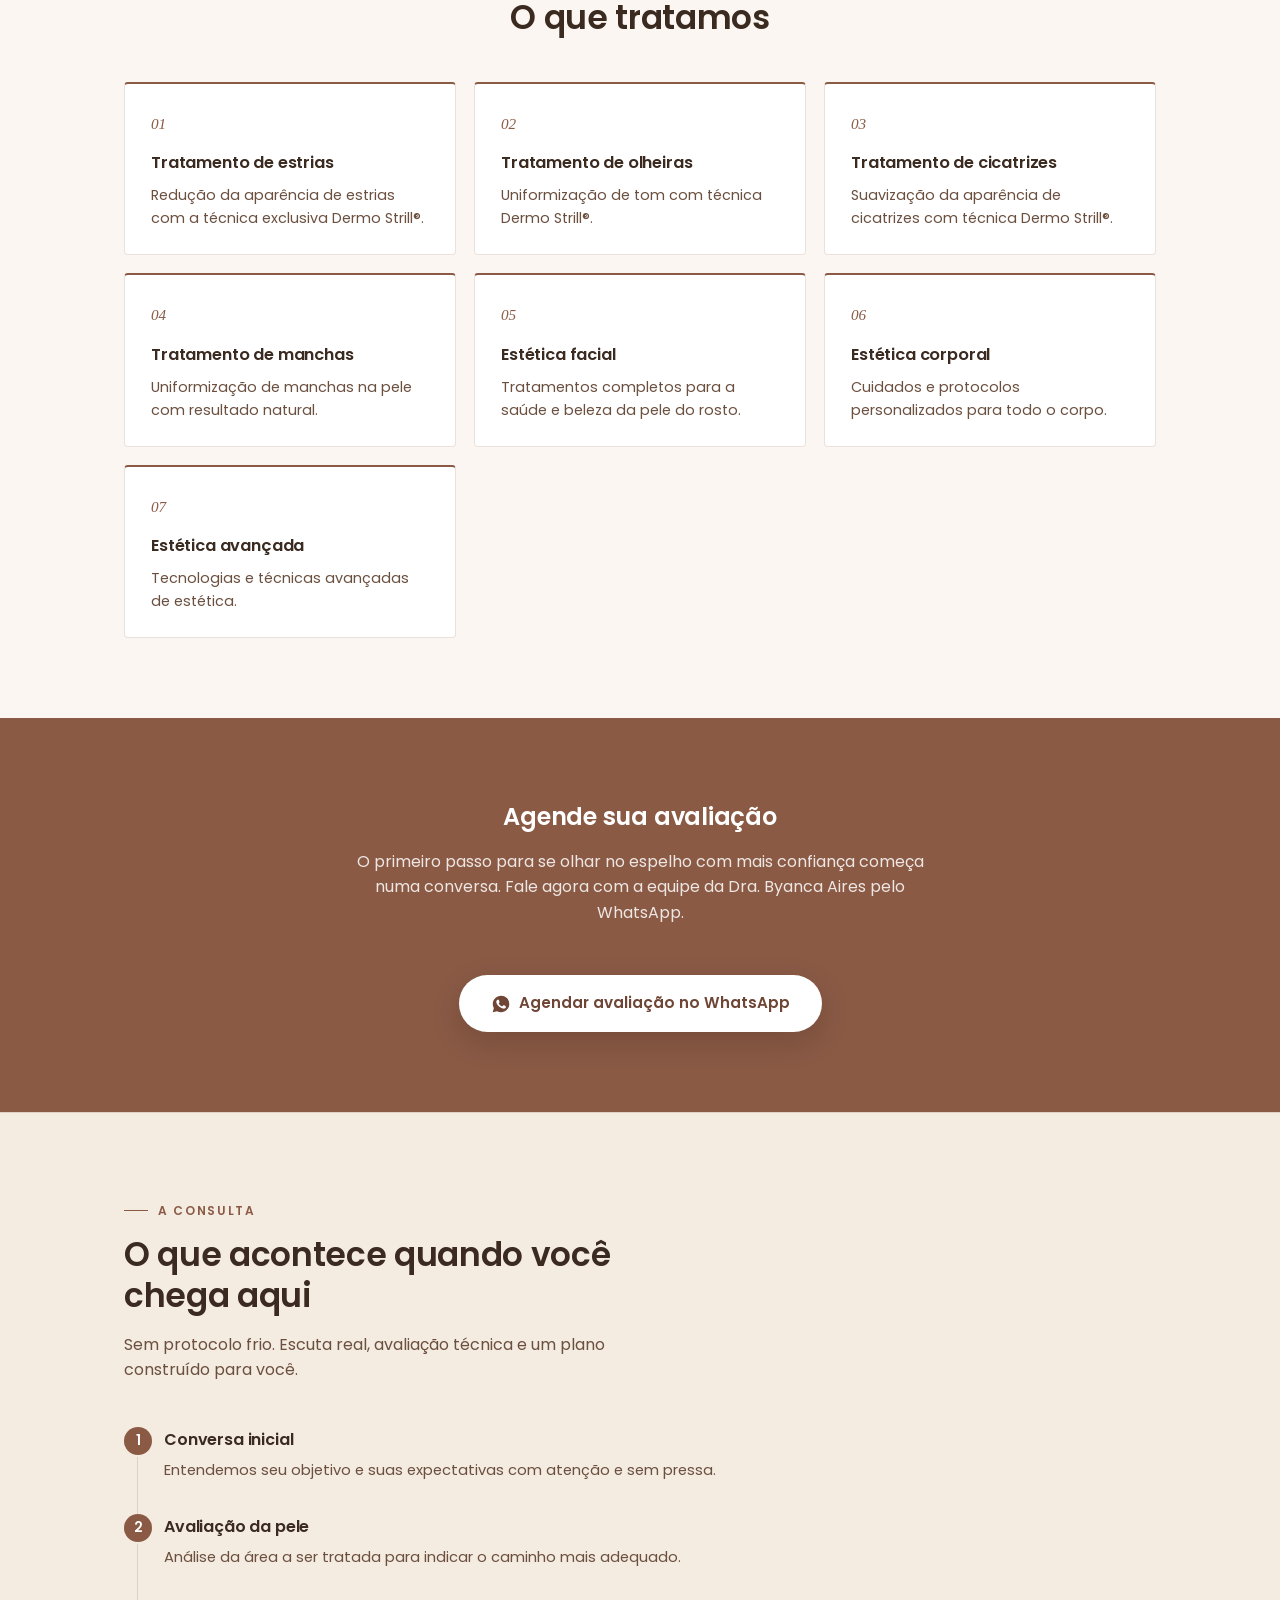
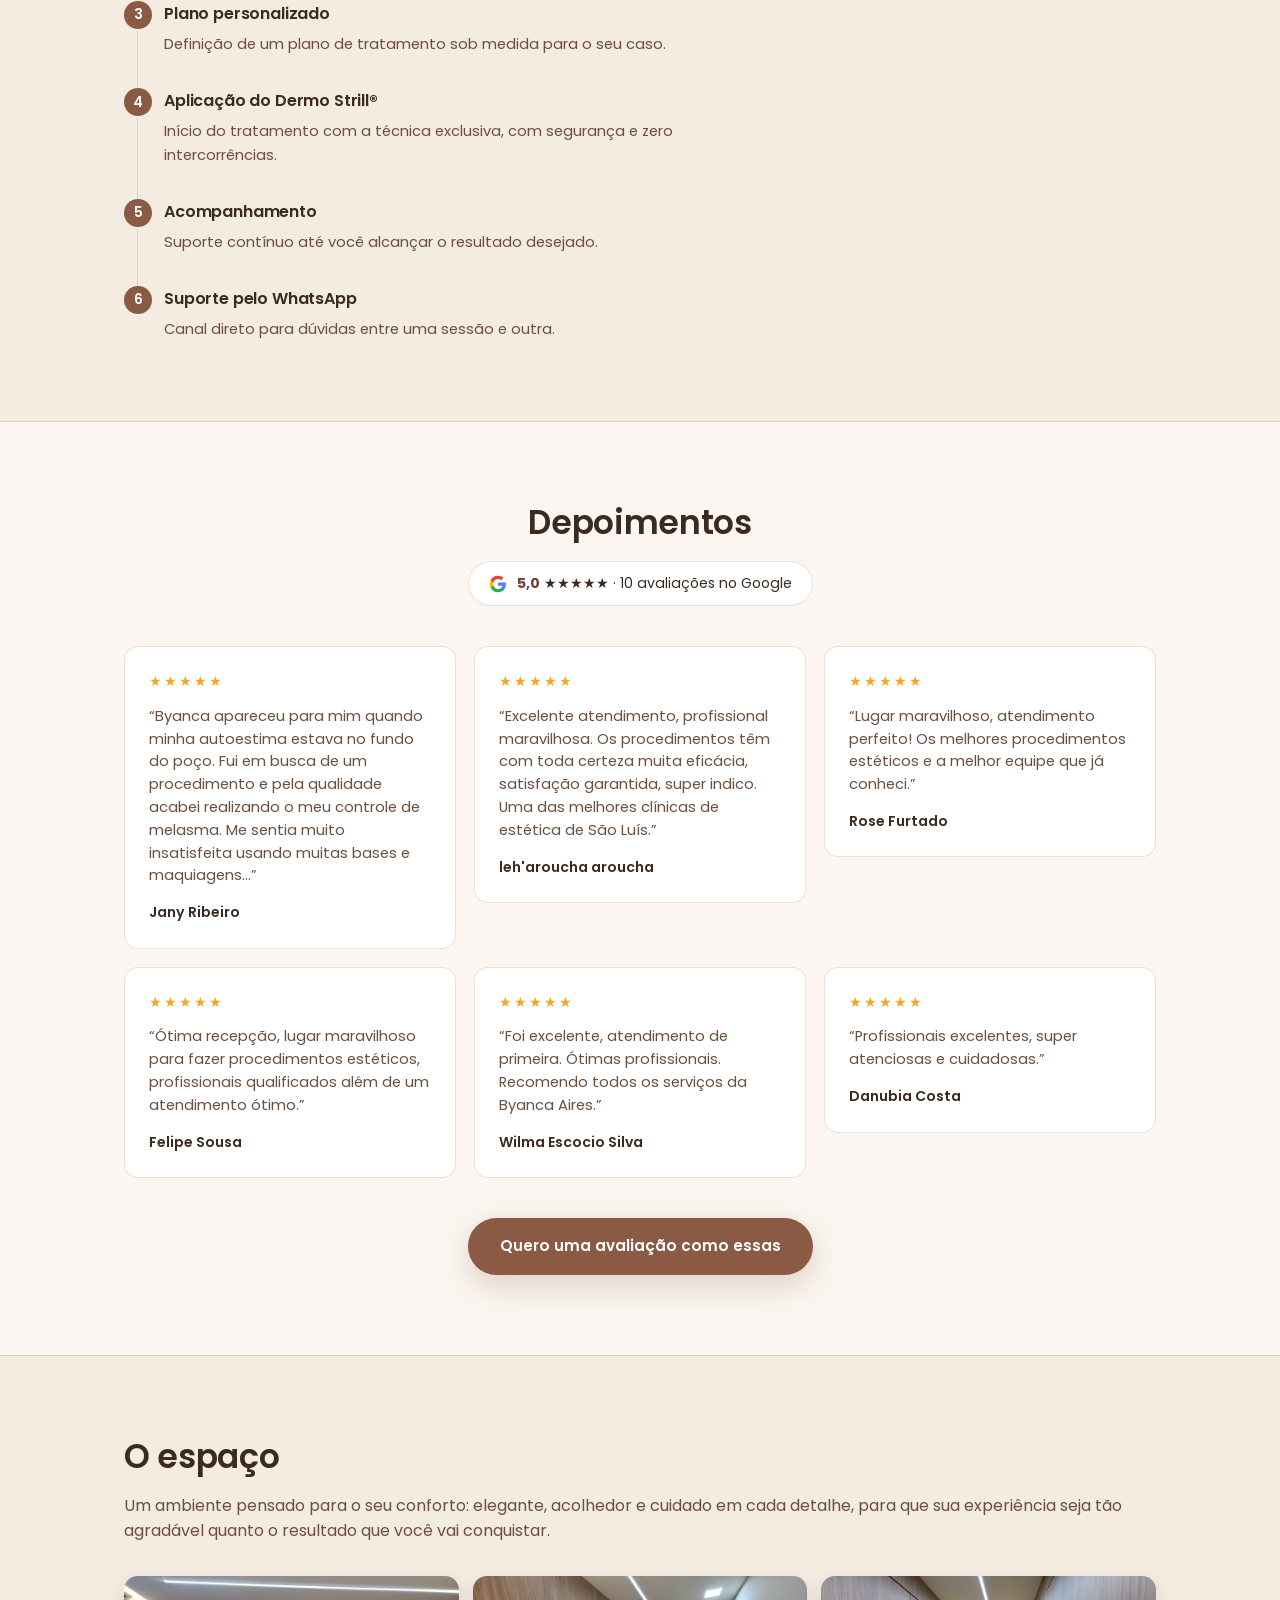
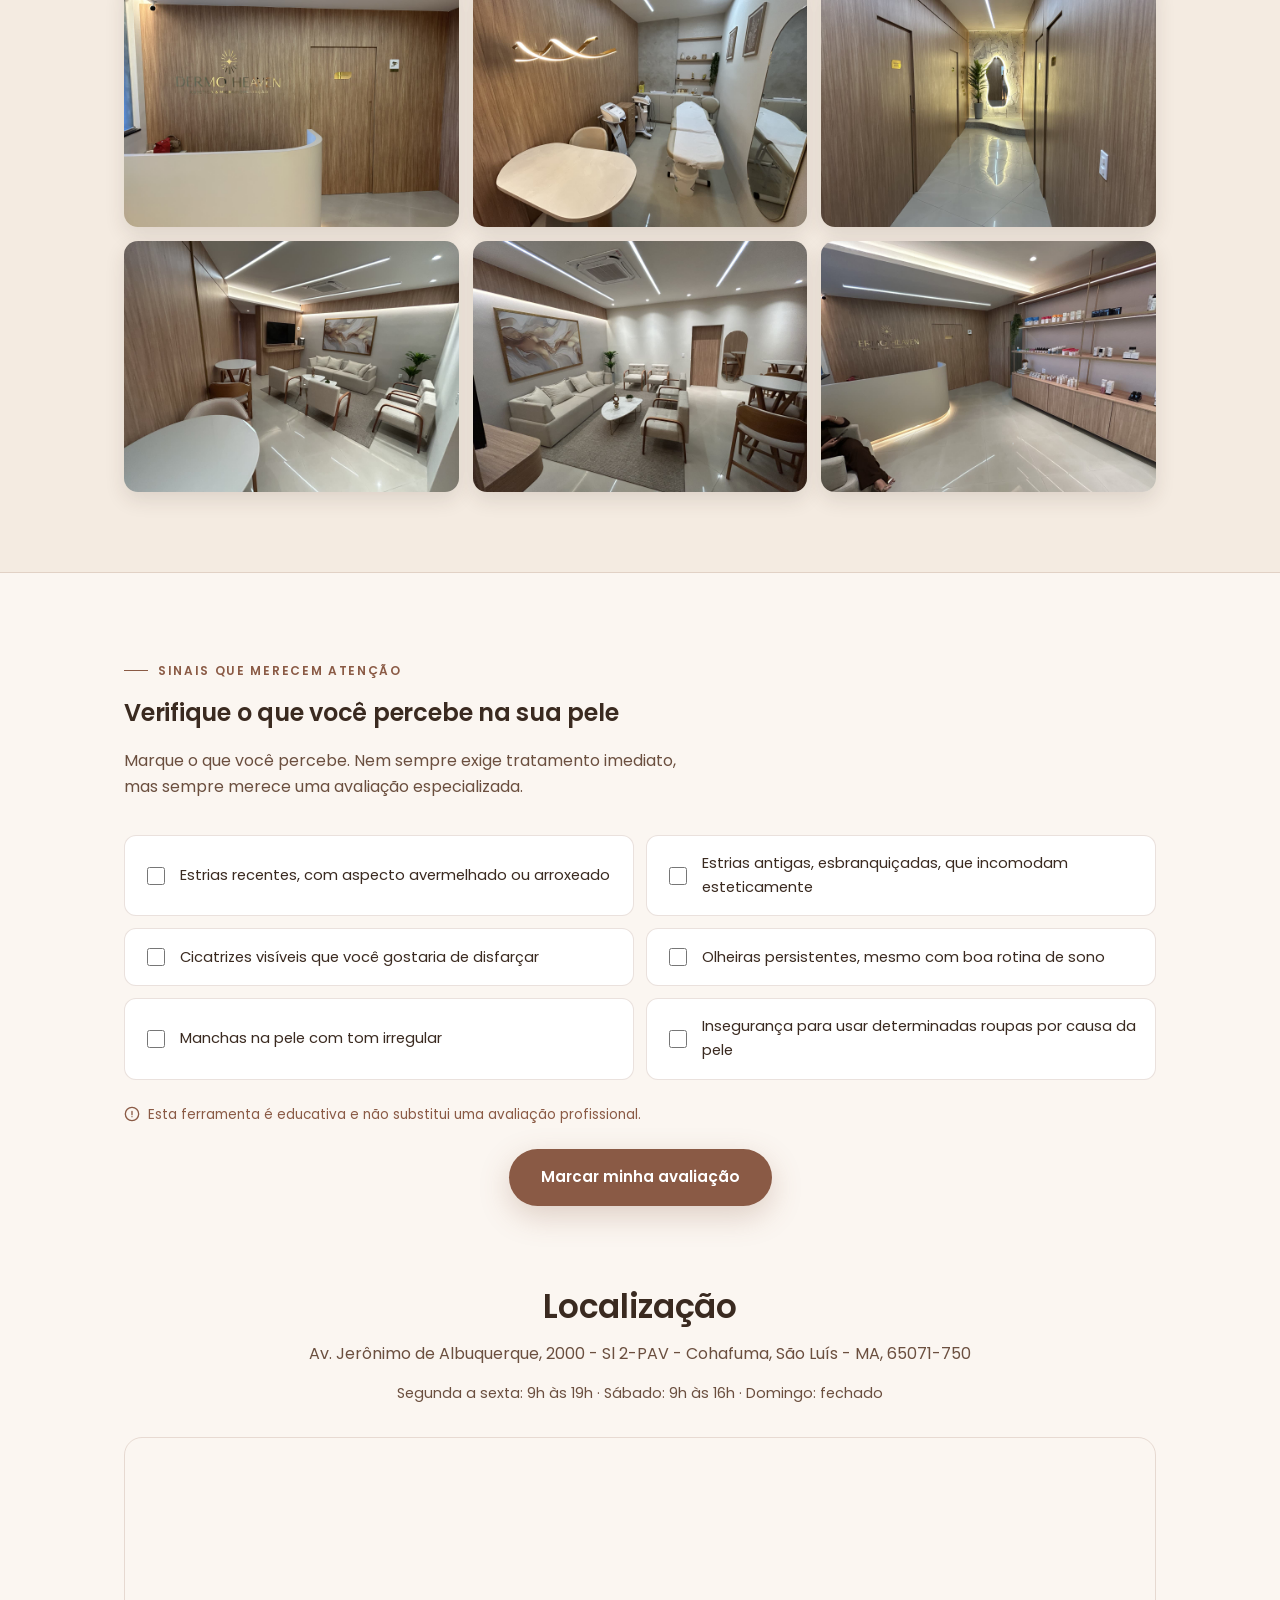
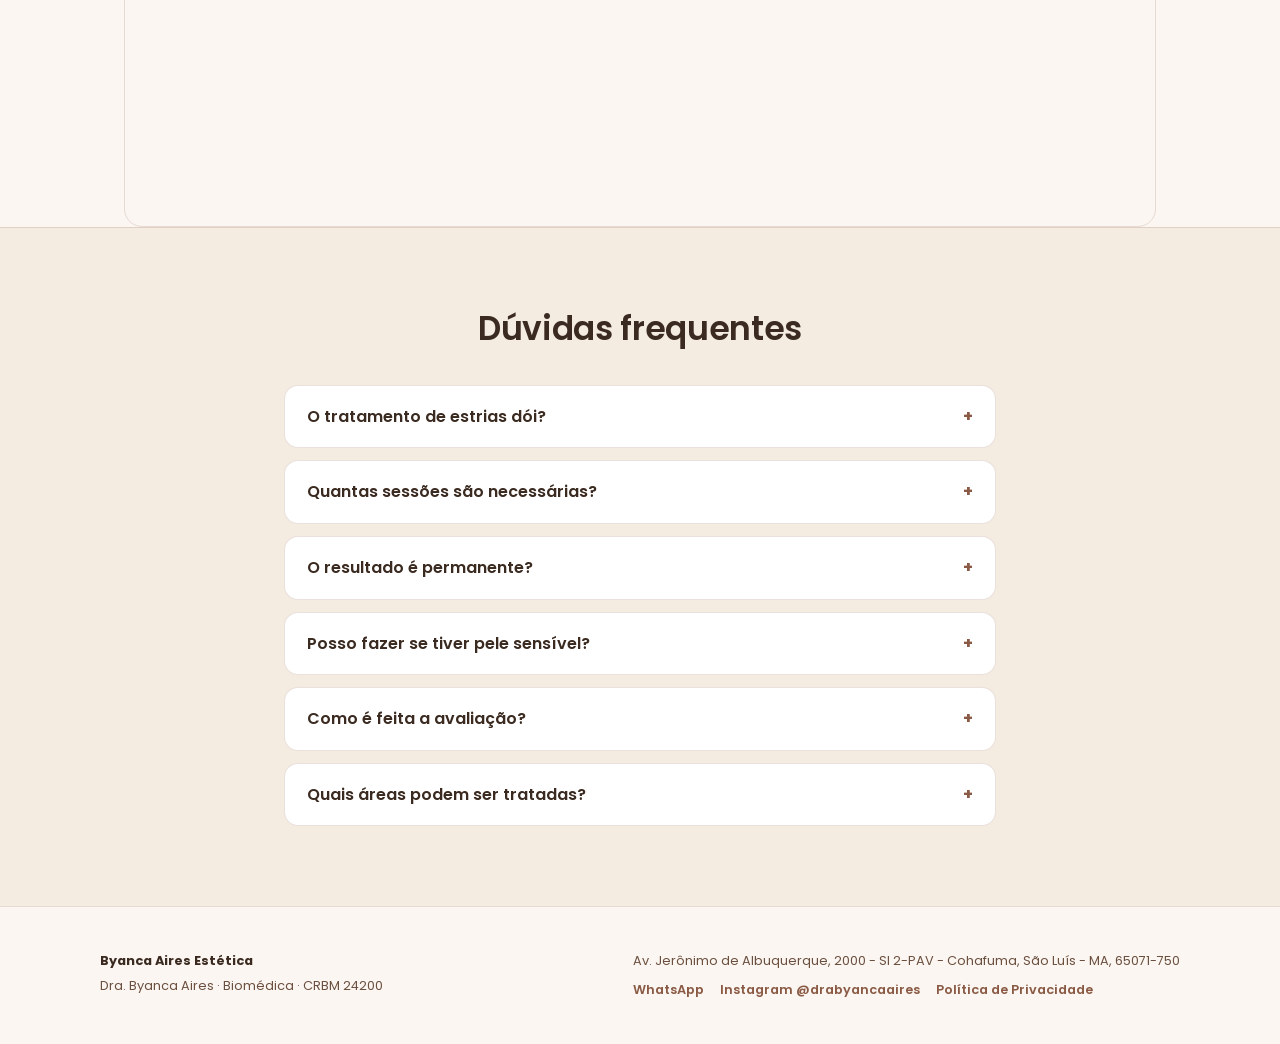
==== commit 31afd7bd: "Adiciona galeria de fotos reais da clinica na secao O espaco" ====
--- a/index.html
+++ b/index.html
@@ -532,10 +532,18 @@
 </section>
 
 <section class="space">
-  <div class="container space-inner space-inner--text-only">
+  <div class="container">
     <div class="space-text reveal">
       <h2>O espaço</h2>
       <p>Um ambiente pensado para o seu conforto: elegante, acolhedor e cuidado em cada detalhe, para que sua experiência seja tão agradável quanto o resultado que você vai conquistar.</p>
+    </div>
+    <div class="space-gallery">
+      <div class="space-photo reveal" style="transition-delay:0s"><img src="img/espaco/espaco-1-recepcao.jpg" alt="Recepção da clínica da Dra. Byanca Aires" loading="lazy" decoding="async" /></div>
+      <div class="space-photo reveal" style="transition-delay:0.06s"><img src="img/espaco/espaco-2-sala-tratamento.jpg" alt="Sala de tratamento da clínica da Dra. Byanca Aires" loading="lazy" decoding="async" /></div>
+      <div class="space-photo reveal" style="transition-delay:0.12s"><img src="img/espaco/espaco-3-corredor.jpg" alt="Corredor da clínica da Dra. Byanca Aires" loading="lazy" decoding="async" /></div>
+      <div class="space-photo reveal" style="transition-delay:0.18s"><img src="img/espaco/espaco-4-espera.jpg" alt="Sala de espera da clínica da Dra. Byanca Aires" loading="lazy" decoding="async" /></div>
+      <div class="space-photo reveal" style="transition-delay:0.24s"><img src="img/espaco/espaco-5-espera2.jpg" alt="Sala de espera da clínica da Dra. Byanca Aires" loading="lazy" decoding="async" /></div>
+      <div class="space-photo reveal" style="transition-delay:0.3s"><img src="img/espaco/espaco-6-produtos.jpg" alt="Área de produtos da clínica da Dra. Byanca Aires" loading="lazy" decoding="async" /></div>
     </div>
   </div>
 </section>
--- a/styles.css
+++ b/styles.css
@@ -944,17 +944,17 @@
 .reveal {
   opacity: 0;
   transform: translateY(44px);
-  transition: opacity 0.7s cubic-bezier(0.22, 1, 0.36, 1), transform 0.7s cubic-bezier(0.22, 1, 0.36, 1);
+  transition: opacity 0.5s cubic-bezier(0.22, 1, 0.36, 1), transform 0.5s cubic-bezier(0.22, 1, 0.36, 1);
 }
 .reveal-left {
   opacity: 0;
   transform: translateX(-52px);
-  transition: opacity 0.7s cubic-bezier(0.22, 1, 0.36, 1), transform 0.7s cubic-bezier(0.22, 1, 0.36, 1);
+  transition: opacity 0.5s cubic-bezier(0.22, 1, 0.36, 1), transform 0.5s cubic-bezier(0.22, 1, 0.36, 1);
 }
 .reveal-right {
   opacity: 0;
   transform: translateX(52px);
-  transition: opacity 0.7s cubic-bezier(0.22, 1, 0.36, 1), transform 0.7s cubic-bezier(0.22, 1, 0.36, 1);
+  transition: opacity 0.5s cubic-bezier(0.22, 1, 0.36, 1), transform 0.5s cubic-bezier(0.22, 1, 0.36, 1);
 }
 .reveal.is-visible,
 .reveal-left.is-visible,
@@ -969,3 +969,32 @@
     transition: none;
   }
 }
+
+/* Galeria da seção "O espaço" */
+.space-gallery {
+  display: grid;
+  grid-template-columns: repeat(3, 1fr);
+  gap: 14px;
+  margin-top: 32px;
+}
+.space-photo {
+  border-radius: 14px;
+  overflow: hidden;
+  aspect-ratio: 4/3;
+  box-shadow: 0 8px 20px rgba(58, 42, 32, 0.12);
+}
+.space-photo img {
+  width: 100%;
+  height: 100%;
+  object-fit: cover;
+  display: block;
+  transition: transform 0.4s ease;
+}
+.space-photo:hover img {
+  transform: scale(1.05);
+}
+@media (max-width: 720px) {
+  .space-gallery {
+    grid-template-columns: repeat(2, 1fr);
+  }
+}
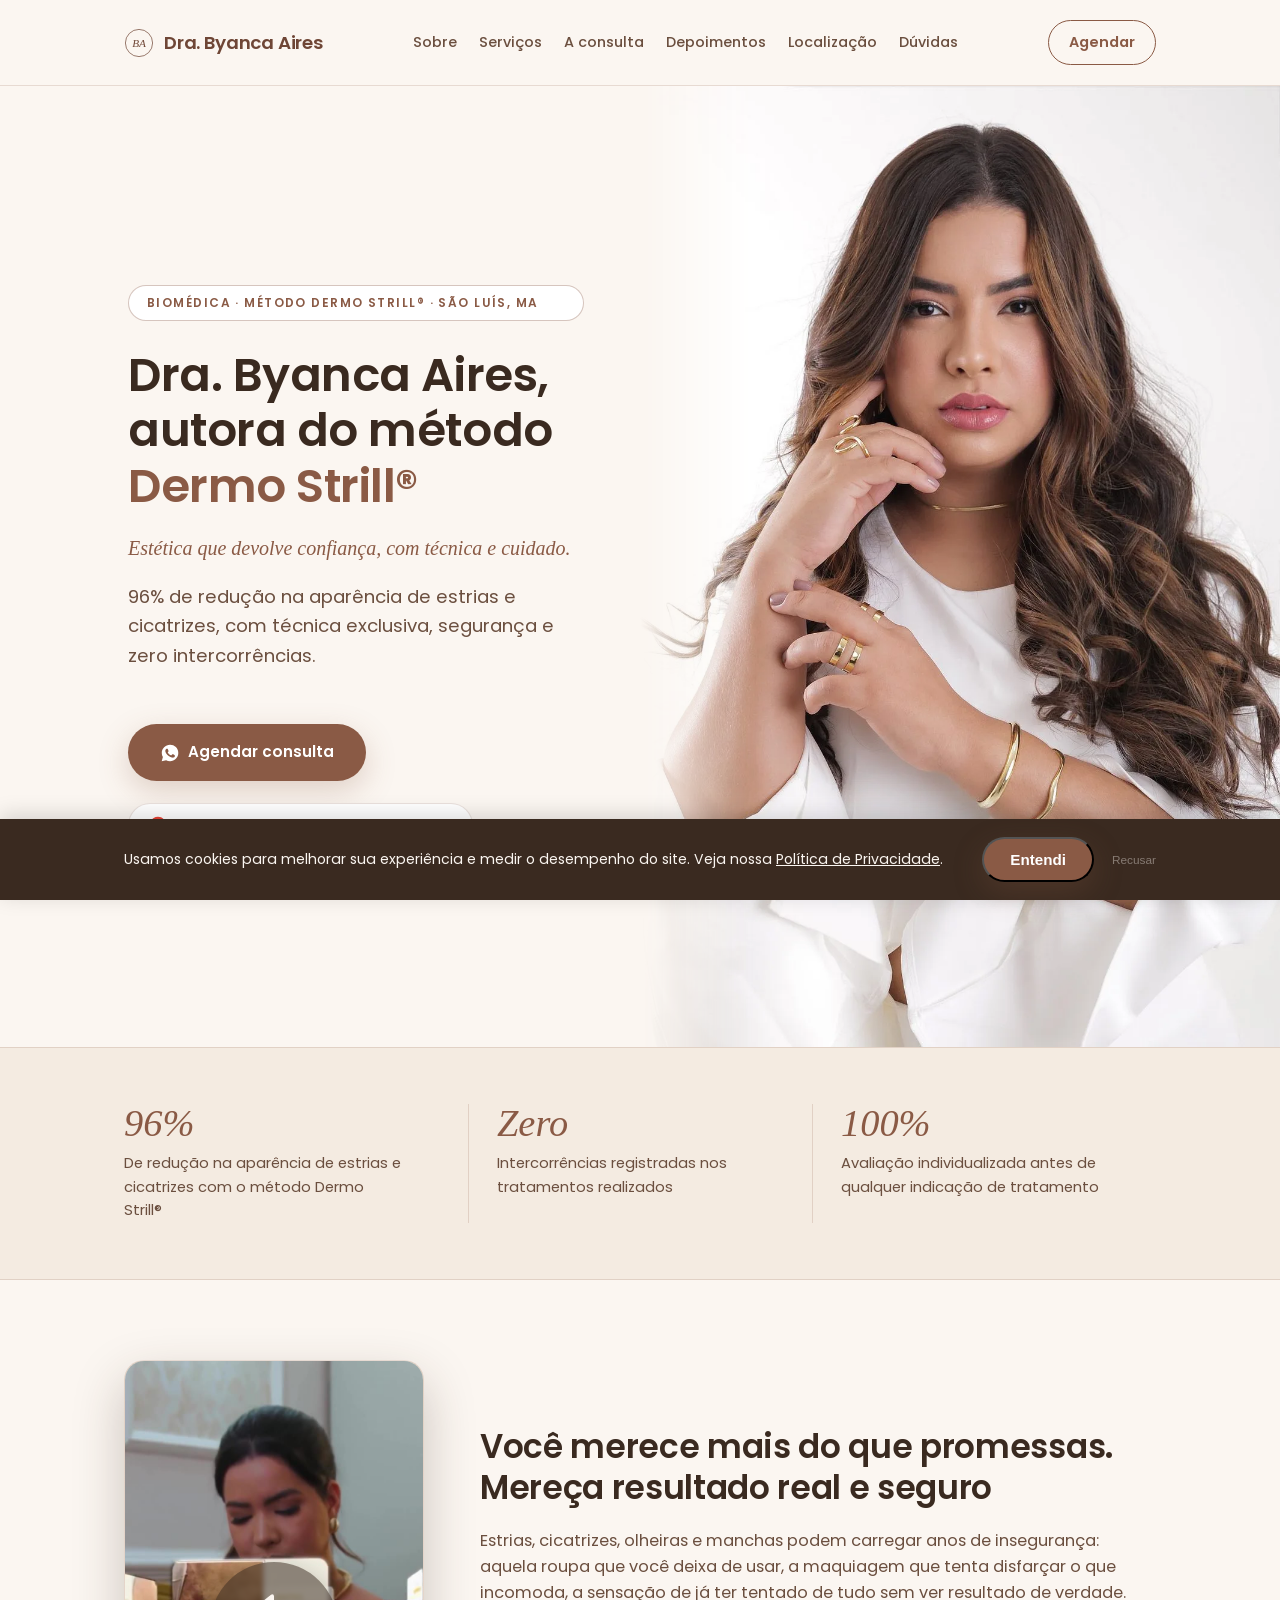
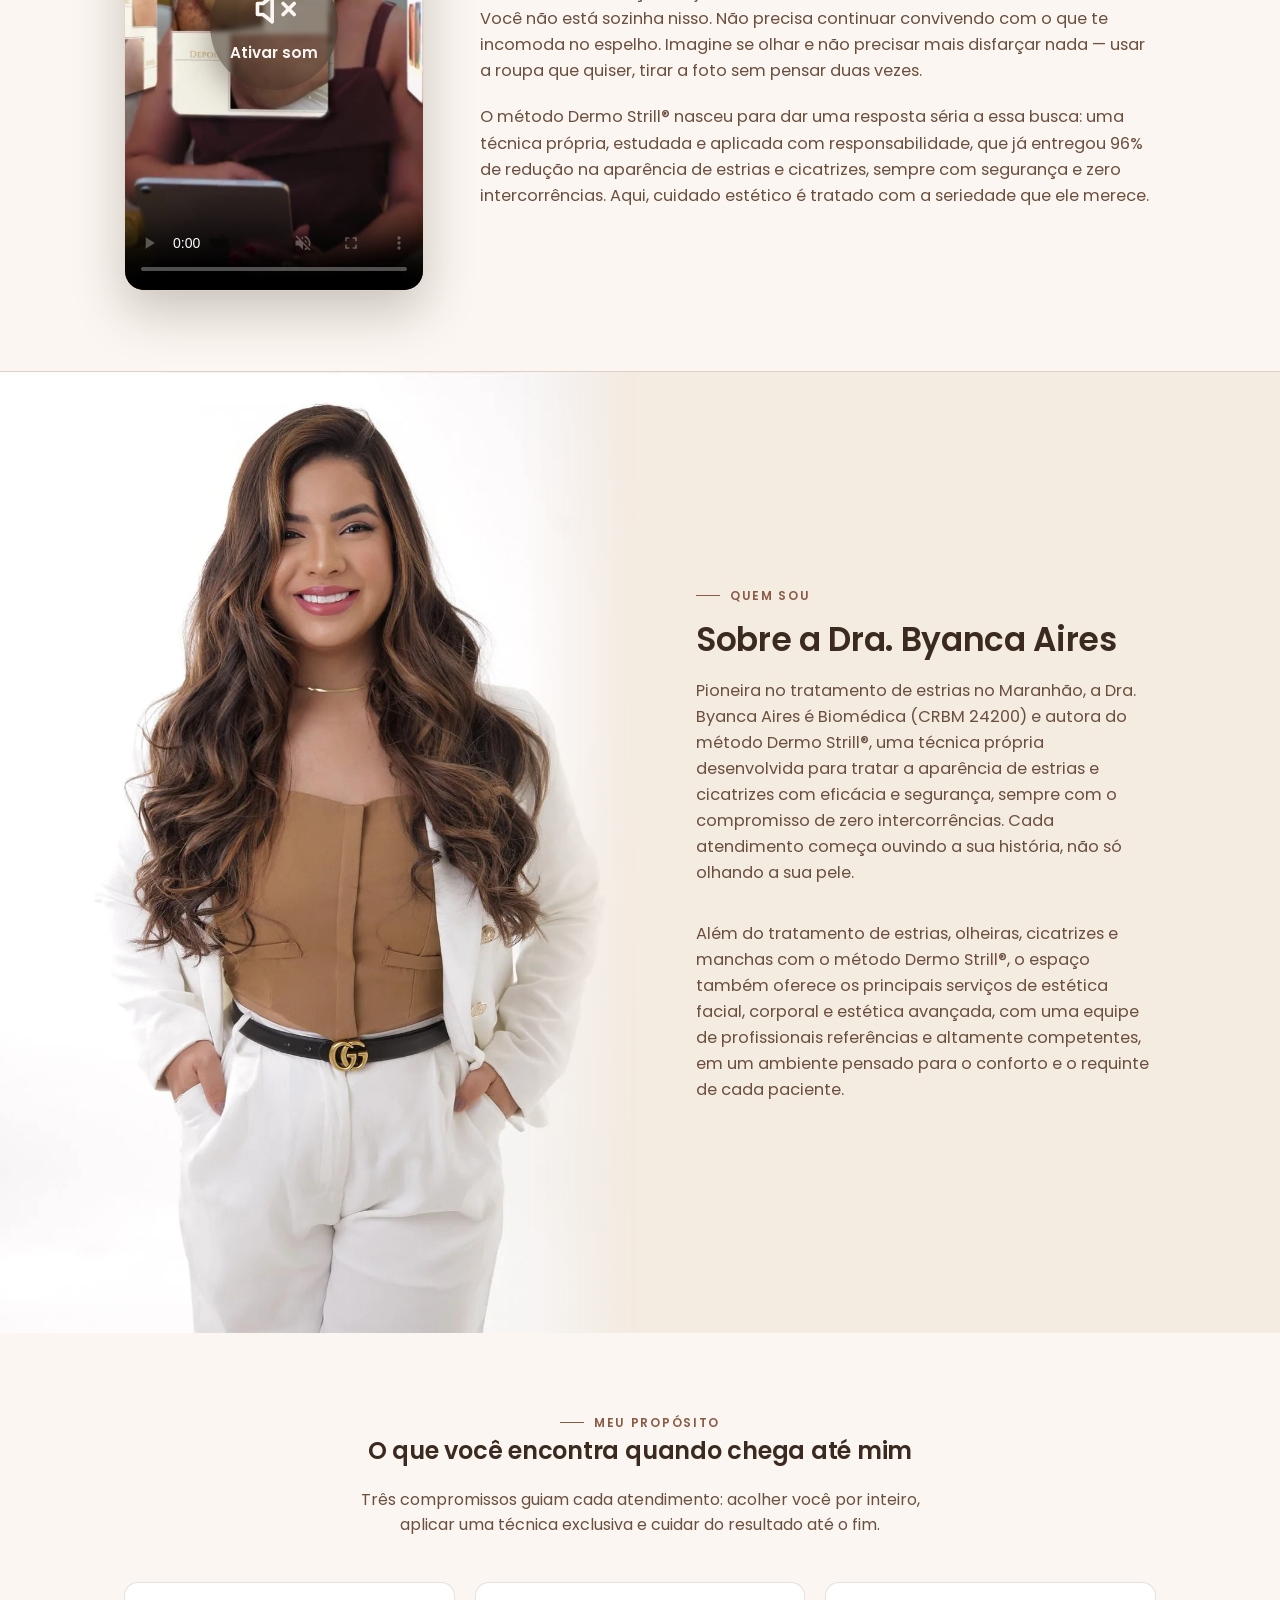
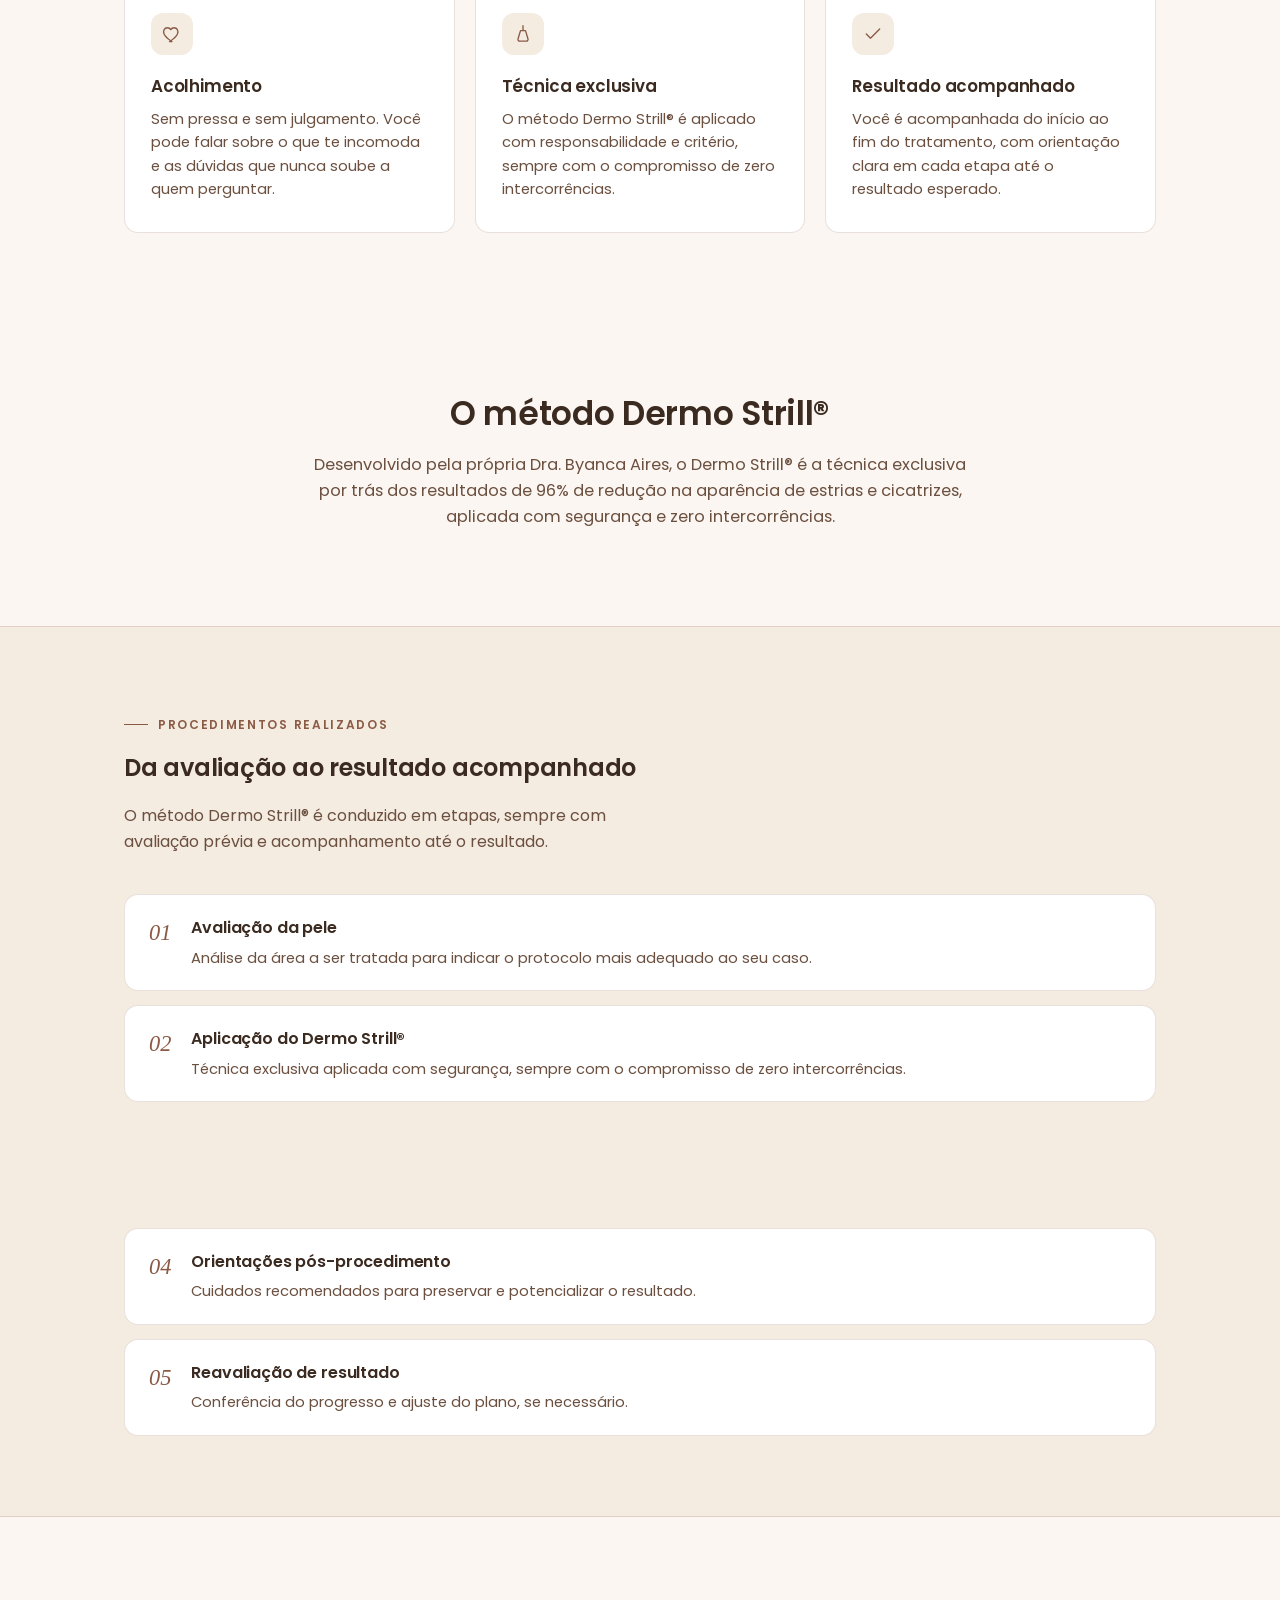
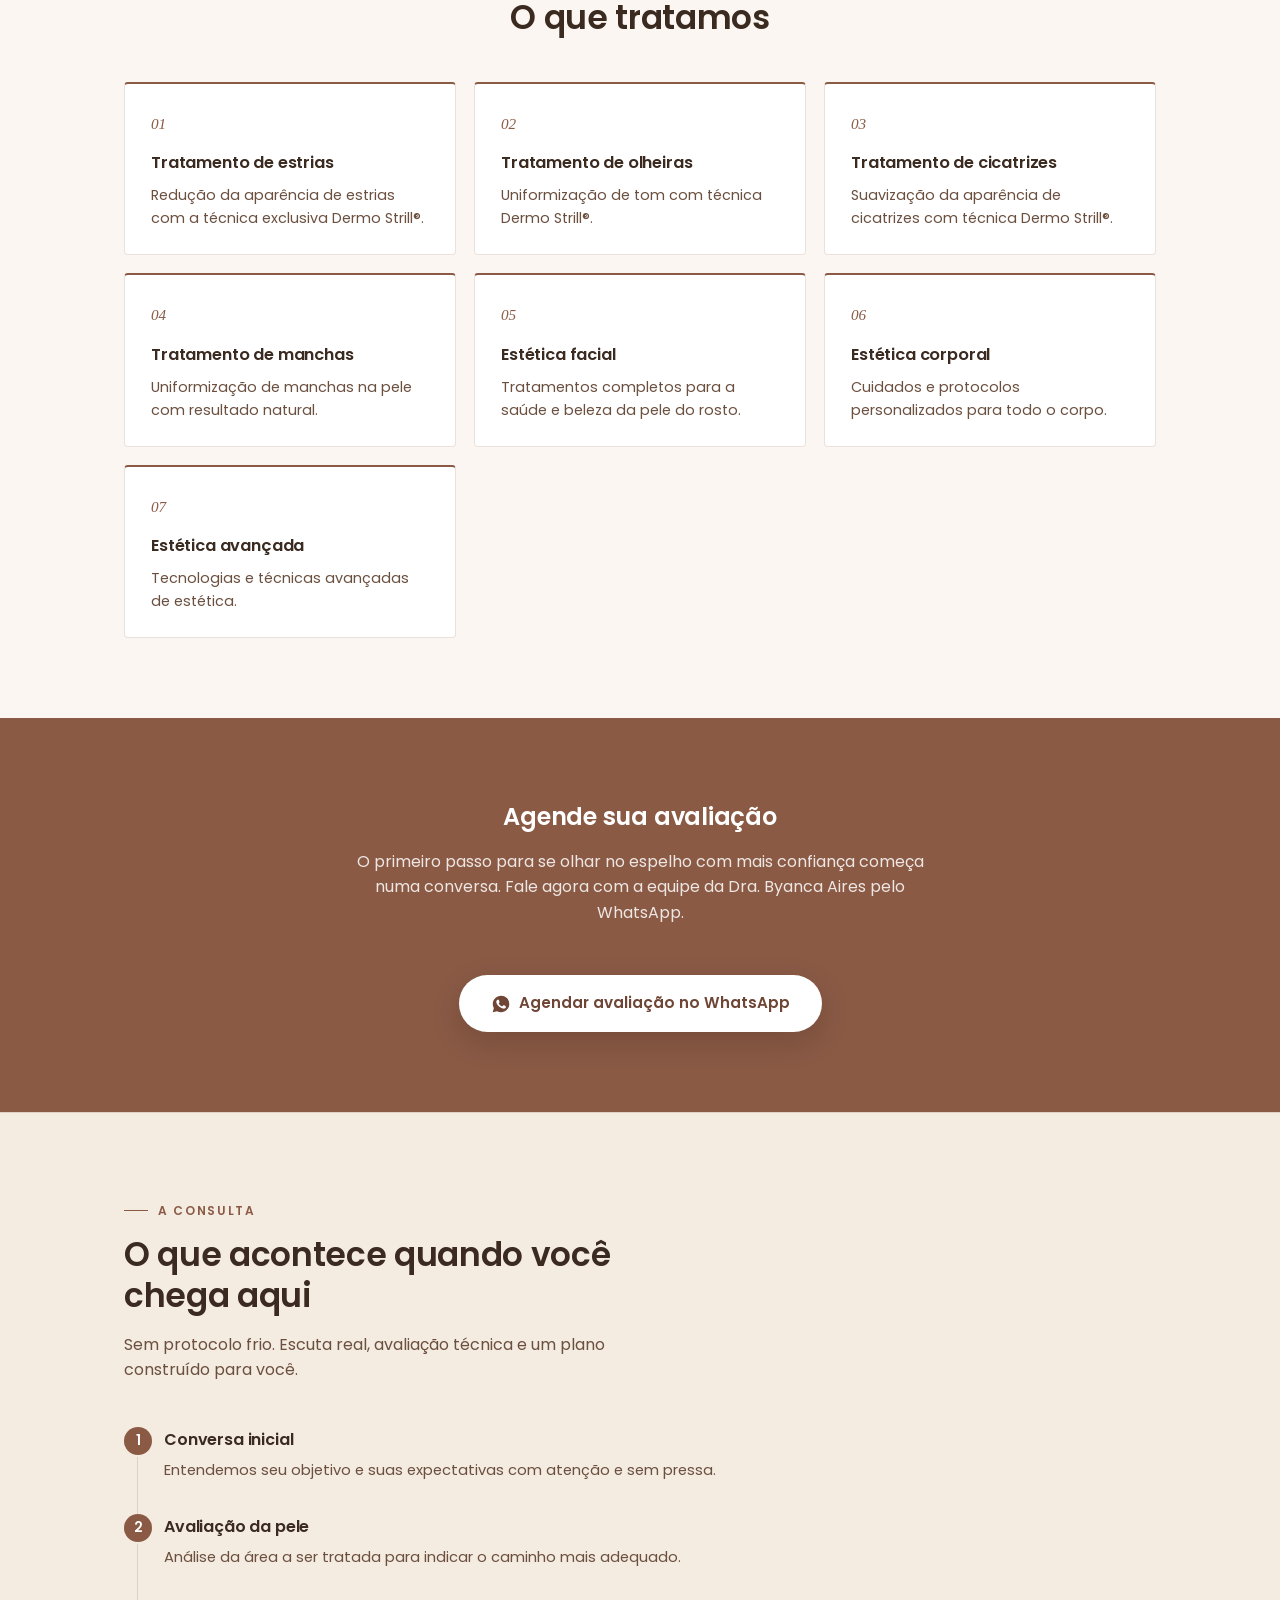
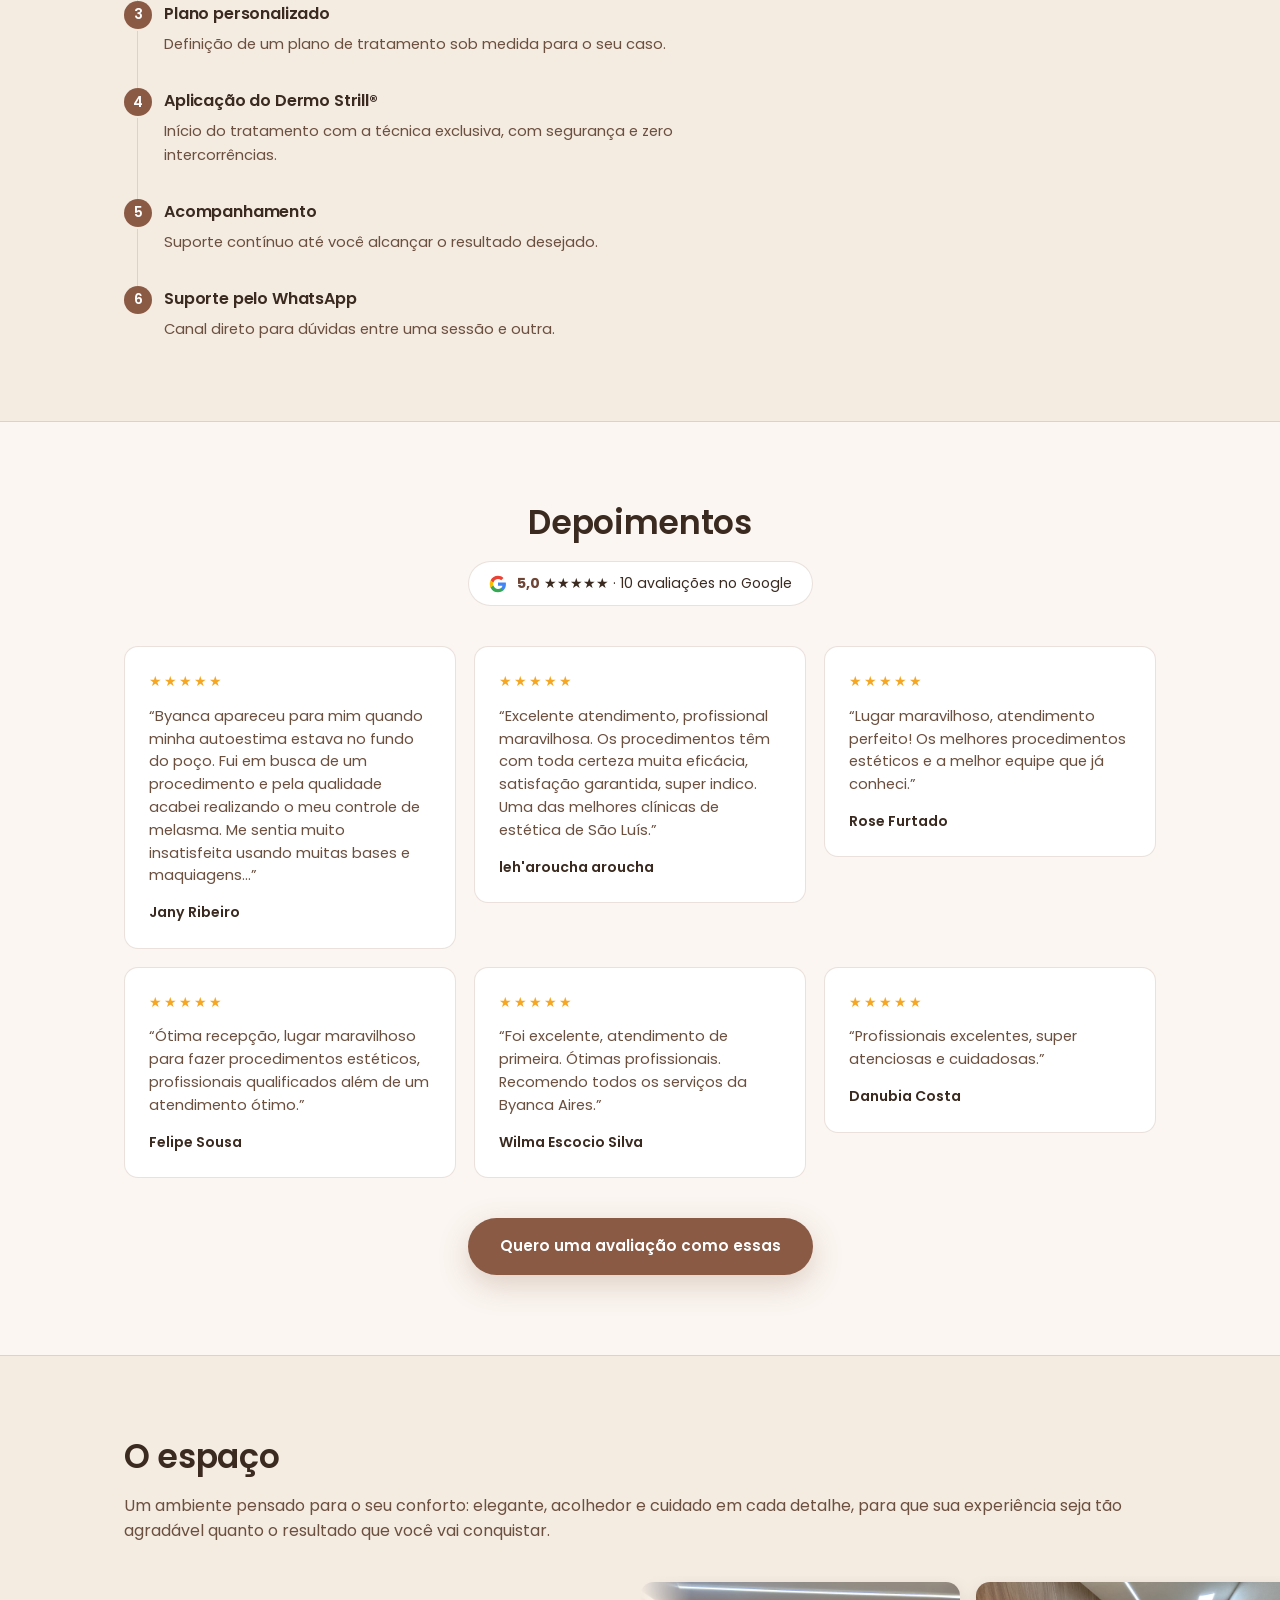
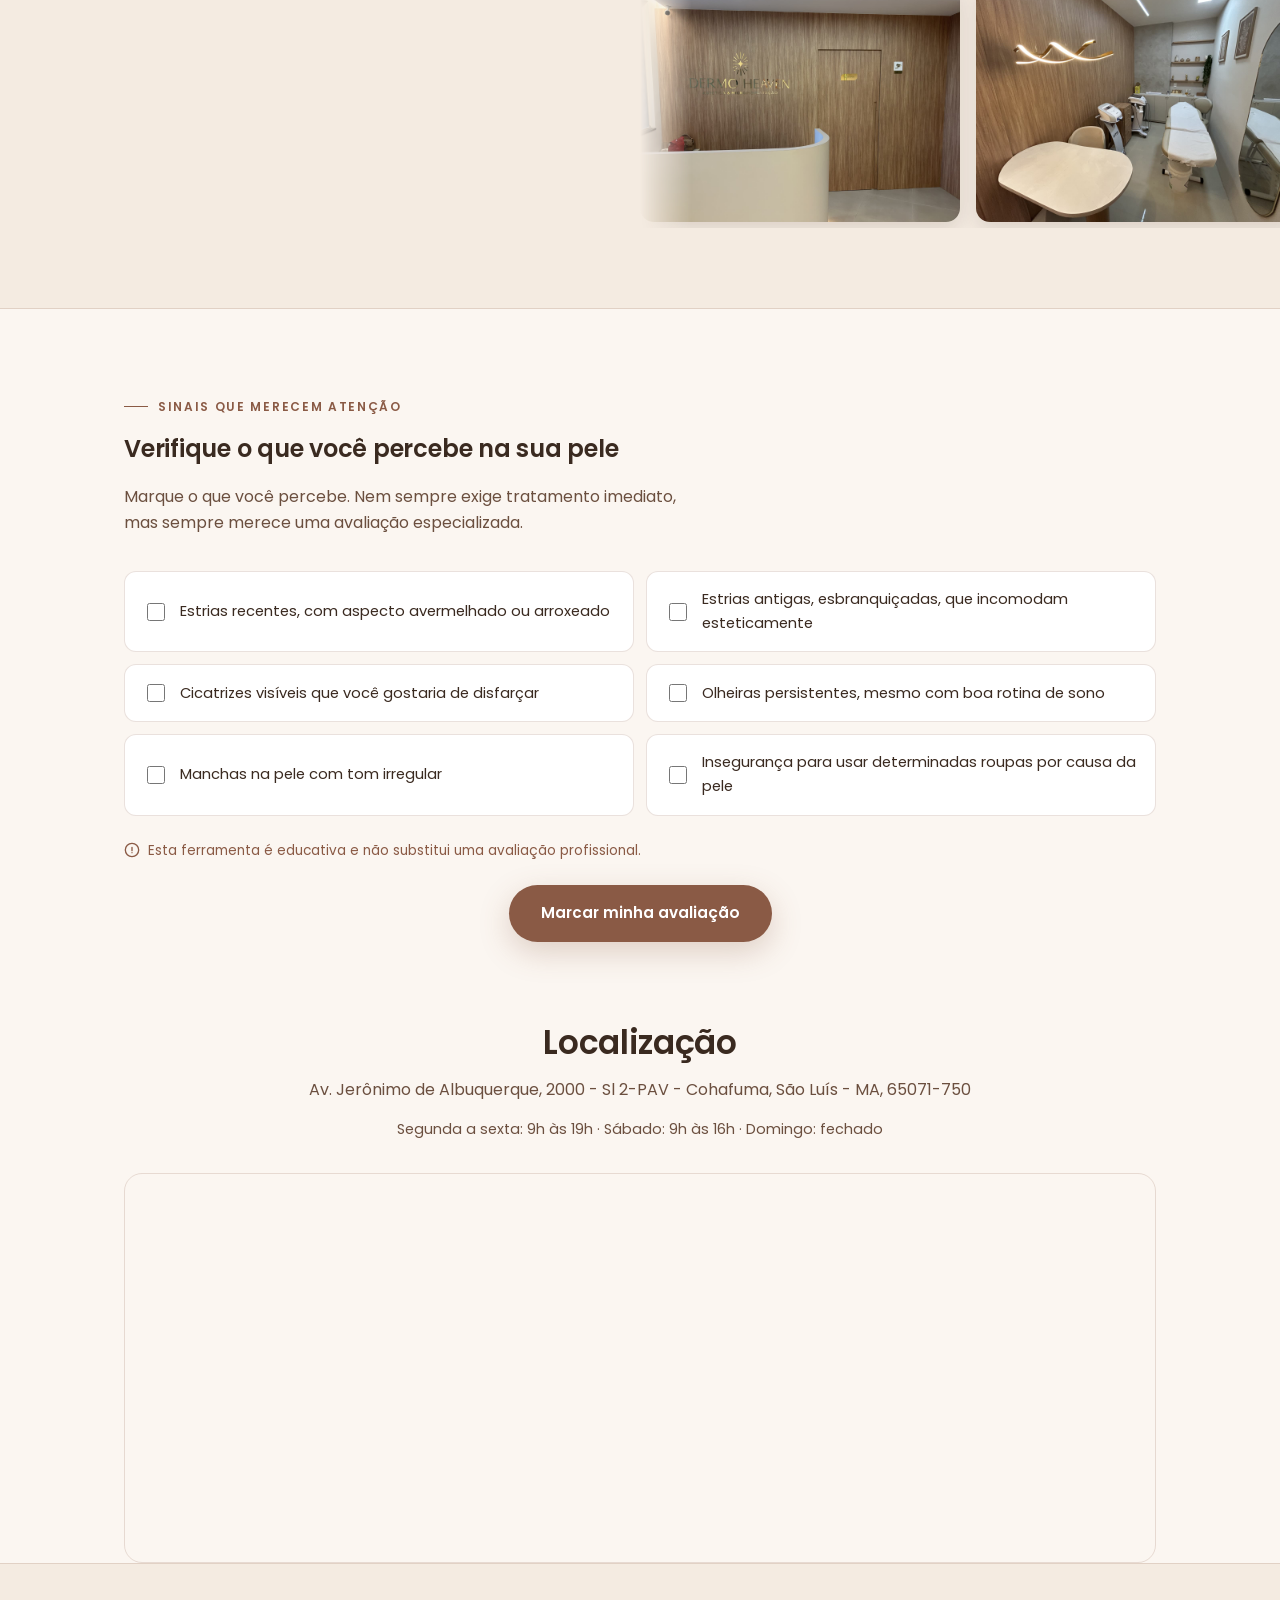
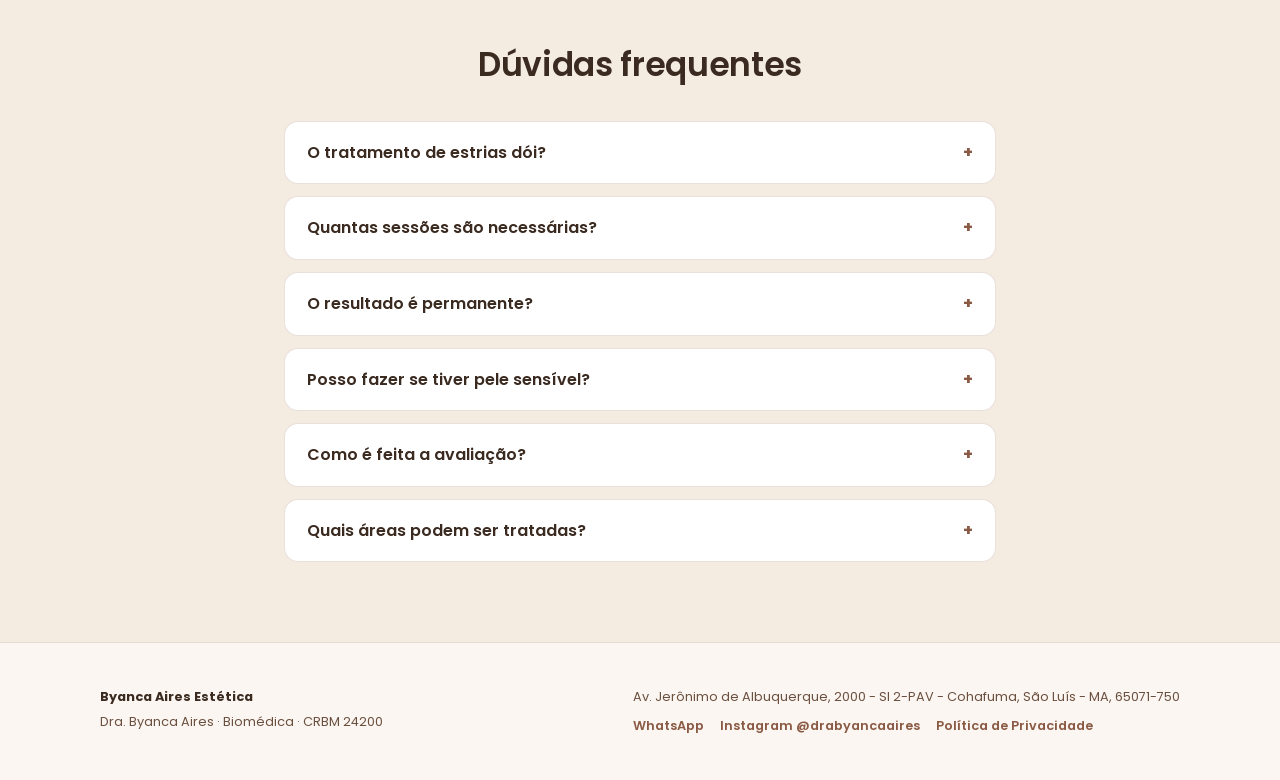
==== commit 3a61c802: "Transforma galeria do espaco em faixa horizontal continua com hover em destaque" ====
--- a/index.html
+++ b/index.html
@@ -537,13 +537,21 @@
       <h2>O espaço</h2>
       <p>Um ambiente pensado para o seu conforto: elegante, acolhedor e cuidado em cada detalhe, para que sua experiência seja tão agradável quanto o resultado que você vai conquistar.</p>
     </div>
-    <div class="space-gallery">
-      <div class="space-photo reveal" style="transition-delay:0s"><img src="img/espaco/espaco-1-recepcao.jpg" alt="Recepção da clínica da Dra. Byanca Aires" loading="lazy" decoding="async" /></div>
-      <div class="space-photo reveal" style="transition-delay:0.06s"><img src="img/espaco/espaco-2-sala-tratamento.jpg" alt="Sala de tratamento da clínica da Dra. Byanca Aires" loading="lazy" decoding="async" /></div>
-      <div class="space-photo reveal" style="transition-delay:0.12s"><img src="img/espaco/espaco-3-corredor.jpg" alt="Corredor da clínica da Dra. Byanca Aires" loading="lazy" decoding="async" /></div>
-      <div class="space-photo reveal" style="transition-delay:0.18s"><img src="img/espaco/espaco-4-espera.jpg" alt="Sala de espera da clínica da Dra. Byanca Aires" loading="lazy" decoding="async" /></div>
-      <div class="space-photo reveal" style="transition-delay:0.24s"><img src="img/espaco/espaco-5-espera2.jpg" alt="Sala de espera da clínica da Dra. Byanca Aires" loading="lazy" decoding="async" /></div>
-      <div class="space-photo reveal" style="transition-delay:0.3s"><img src="img/espaco/espaco-6-produtos.jpg" alt="Área de produtos da clínica da Dra. Byanca Aires" loading="lazy" decoding="async" /></div>
+    <div class="space-gallery reveal">
+      <div class="space-track">
+        <div class="space-photo"><img src="img/espaco/espaco-1-recepcao.jpg" alt="Recepção da clínica da Dra. Byanca Aires" loading="lazy" decoding="async" /></div>
+      <div class="space-photo"><img src="img/espaco/espaco-2-sala-tratamento.jpg" alt="Sala de tratamento da clínica da Dra. Byanca Aires" loading="lazy" decoding="async" /></div>
+      <div class="space-photo"><img src="img/espaco/espaco-3-corredor.jpg" alt="Corredor da clínica da Dra. Byanca Aires" loading="lazy" decoding="async" /></div>
+      <div class="space-photo"><img src="img/espaco/espaco-4-espera.jpg" alt="Sala de espera da clínica da Dra. Byanca Aires" loading="lazy" decoding="async" /></div>
+      <div class="space-photo"><img src="img/espaco/espaco-5-espera2.jpg" alt="Sala de espera da clínica da Dra. Byanca Aires" loading="lazy" decoding="async" /></div>
+      <div class="space-photo"><img src="img/espaco/espaco-6-produtos.jpg" alt="Área de produtos da clínica da Dra. Byanca Aires" loading="lazy" decoding="async" /></div>
+        <div class="space-photo"><img src="img/espaco/espaco-1-recepcao.jpg" alt="Recepção da clínica da Dra. Byanca Aires" loading="lazy" decoding="async" /></div>
+      <div class="space-photo"><img src="img/espaco/espaco-2-sala-tratamento.jpg" alt="Sala de tratamento da clínica da Dra. Byanca Aires" loading="lazy" decoding="async" /></div>
+      <div class="space-photo"><img src="img/espaco/espaco-3-corredor.jpg" alt="Corredor da clínica da Dra. Byanca Aires" loading="lazy" decoding="async" /></div>
+      <div class="space-photo"><img src="img/espaco/espaco-4-espera.jpg" alt="Sala de espera da clínica da Dra. Byanca Aires" loading="lazy" decoding="async" /></div>
+      <div class="space-photo"><img src="img/espaco/espaco-5-espera2.jpg" alt="Sala de espera da clínica da Dra. Byanca Aires" loading="lazy" decoding="async" /></div>
+      <div class="space-photo"><img src="img/espaco/espaco-6-produtos.jpg" alt="Área de produtos da clínica da Dra. Byanca Aires" loading="lazy" decoding="async" /></div>
+      </div>
     </div>
   </div>
 </section>
--- a/styles.css
+++ b/styles.css
@@ -970,31 +970,60 @@
   }
 }
 
-/* Galeria da seção "O espaço" */
+/* Galeria da seção "O espaço": faixa horizontal contínua */
 .space-gallery {
-  display: grid;
-  grid-template-columns: repeat(3, 1fr);
-  gap: 14px;
   margin-top: 32px;
+  overflow: hidden;
+  width: 100vw;
+  position: relative;
+  left: 50%;
+  transform: translateX(-50%);
+  -webkit-mask-image: linear-gradient(90deg, transparent 0, #000 4%, #000 96%, transparent 100%);
+  mask-image: linear-gradient(90deg, transparent 0, #000 4%, #000 96%, transparent 100%);
+}
+.space-track {
+  display: flex;
+  width: max-content;
+  gap: 16px;
+  padding: 6px 0;
+  animation: space-scroll 34s linear infinite;
+}
+.space-gallery:hover .space-track {
+  animation-play-state: paused;
 }
 .space-photo {
+  flex: 0 0 auto;
+  width: 320px;
+  aspect-ratio: 4/3;
   border-radius: 14px;
   overflow: hidden;
-  aspect-ratio: 4/3;
   box-shadow: 0 8px 20px rgba(58, 42, 32, 0.12);
+  transition: transform 0.3s ease, box-shadow 0.3s ease, z-index 0.3s ease;
+  position: relative;
+  z-index: 1;
+}
+.space-photo:hover {
+  transform: scale(1.08) translateY(-6px);
+  box-shadow: 0 16px 34px rgba(58, 42, 32, 0.28);
+  z-index: 2;
 }
 .space-photo img {
   width: 100%;
   height: 100%;
   object-fit: cover;
   display: block;
-  transition: transform 0.4s ease;
-}
-.space-photo:hover img {
-  transform: scale(1.05);
+}
+@keyframes space-scroll {
+  from { transform: translateX(0); }
+  to { transform: translateX(-50%); }
 }
 @media (max-width: 720px) {
-  .space-gallery {
-    grid-template-columns: repeat(2, 1fr);
+  .space-photo {
+    width: 220px;
   }
 }
+@media (prefers-reduced-motion: reduce) {
+  .space-track {
+    animation: none;
+  }
+}
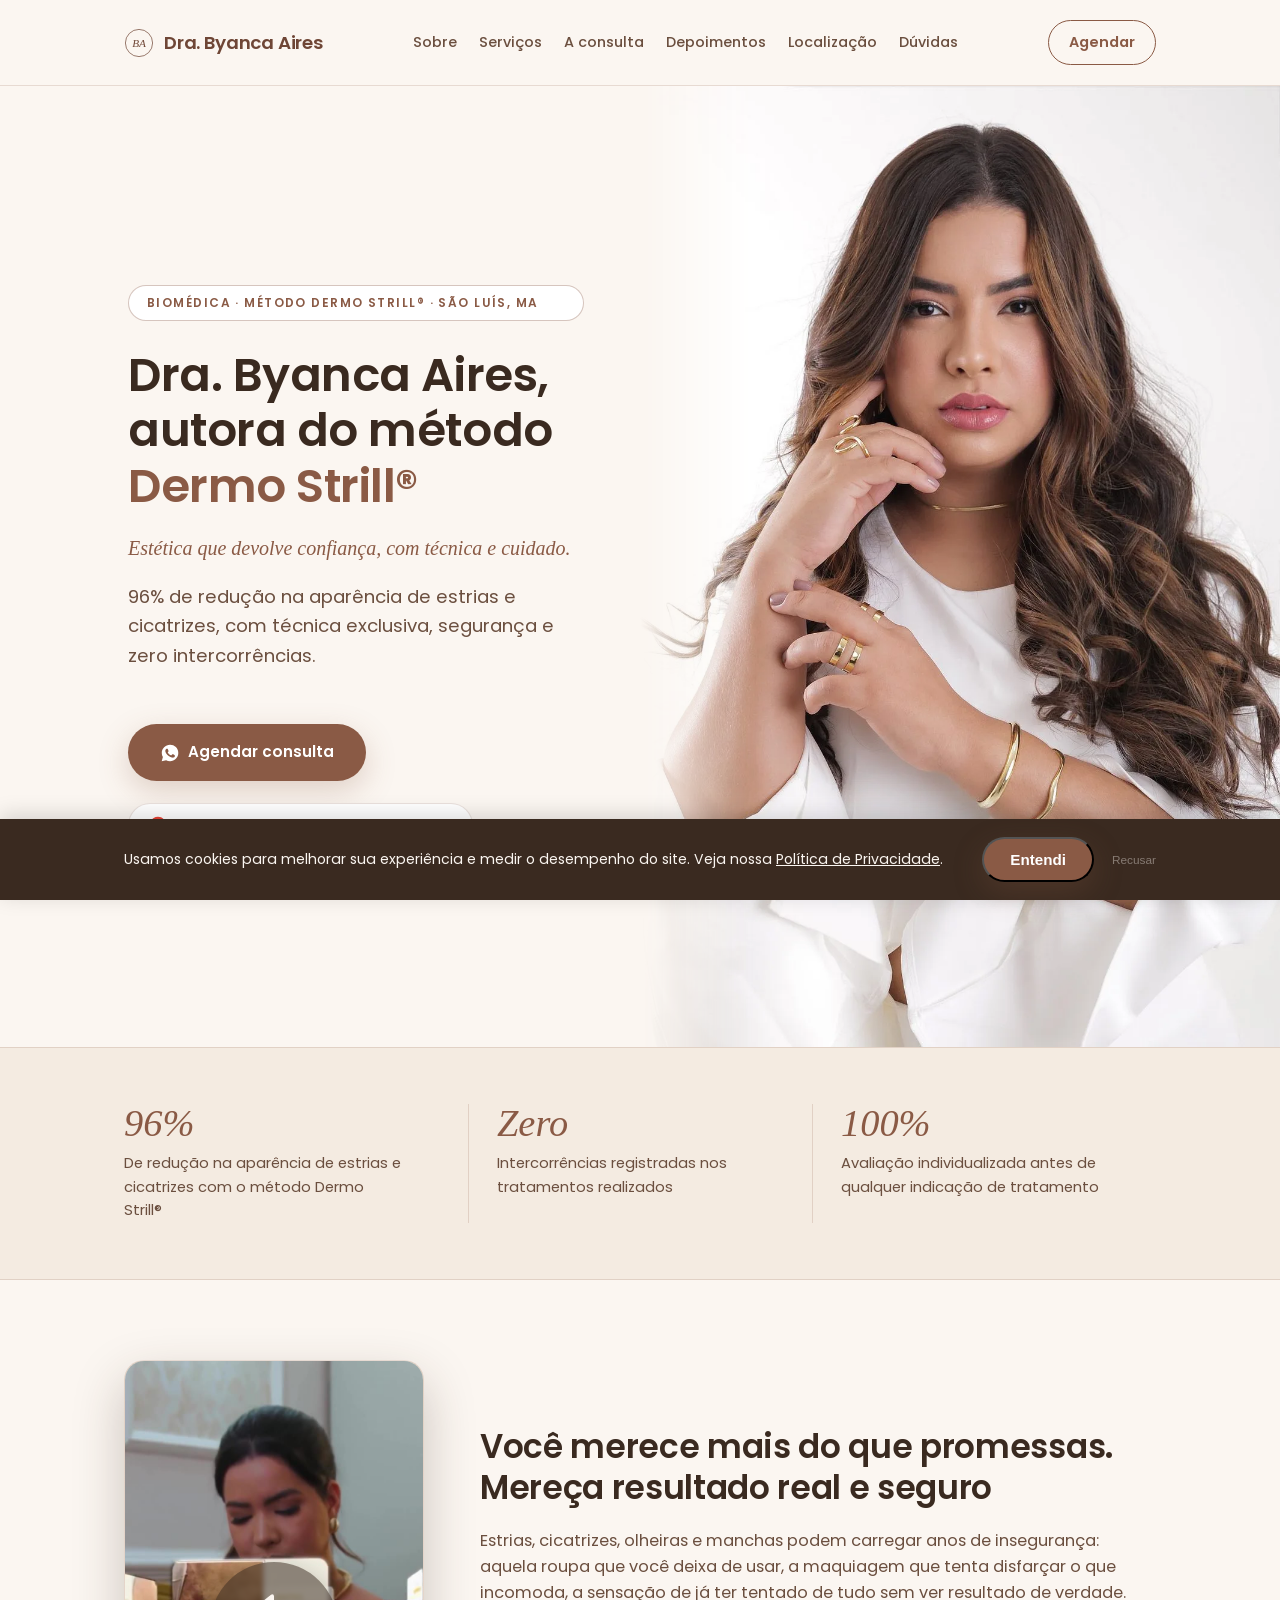
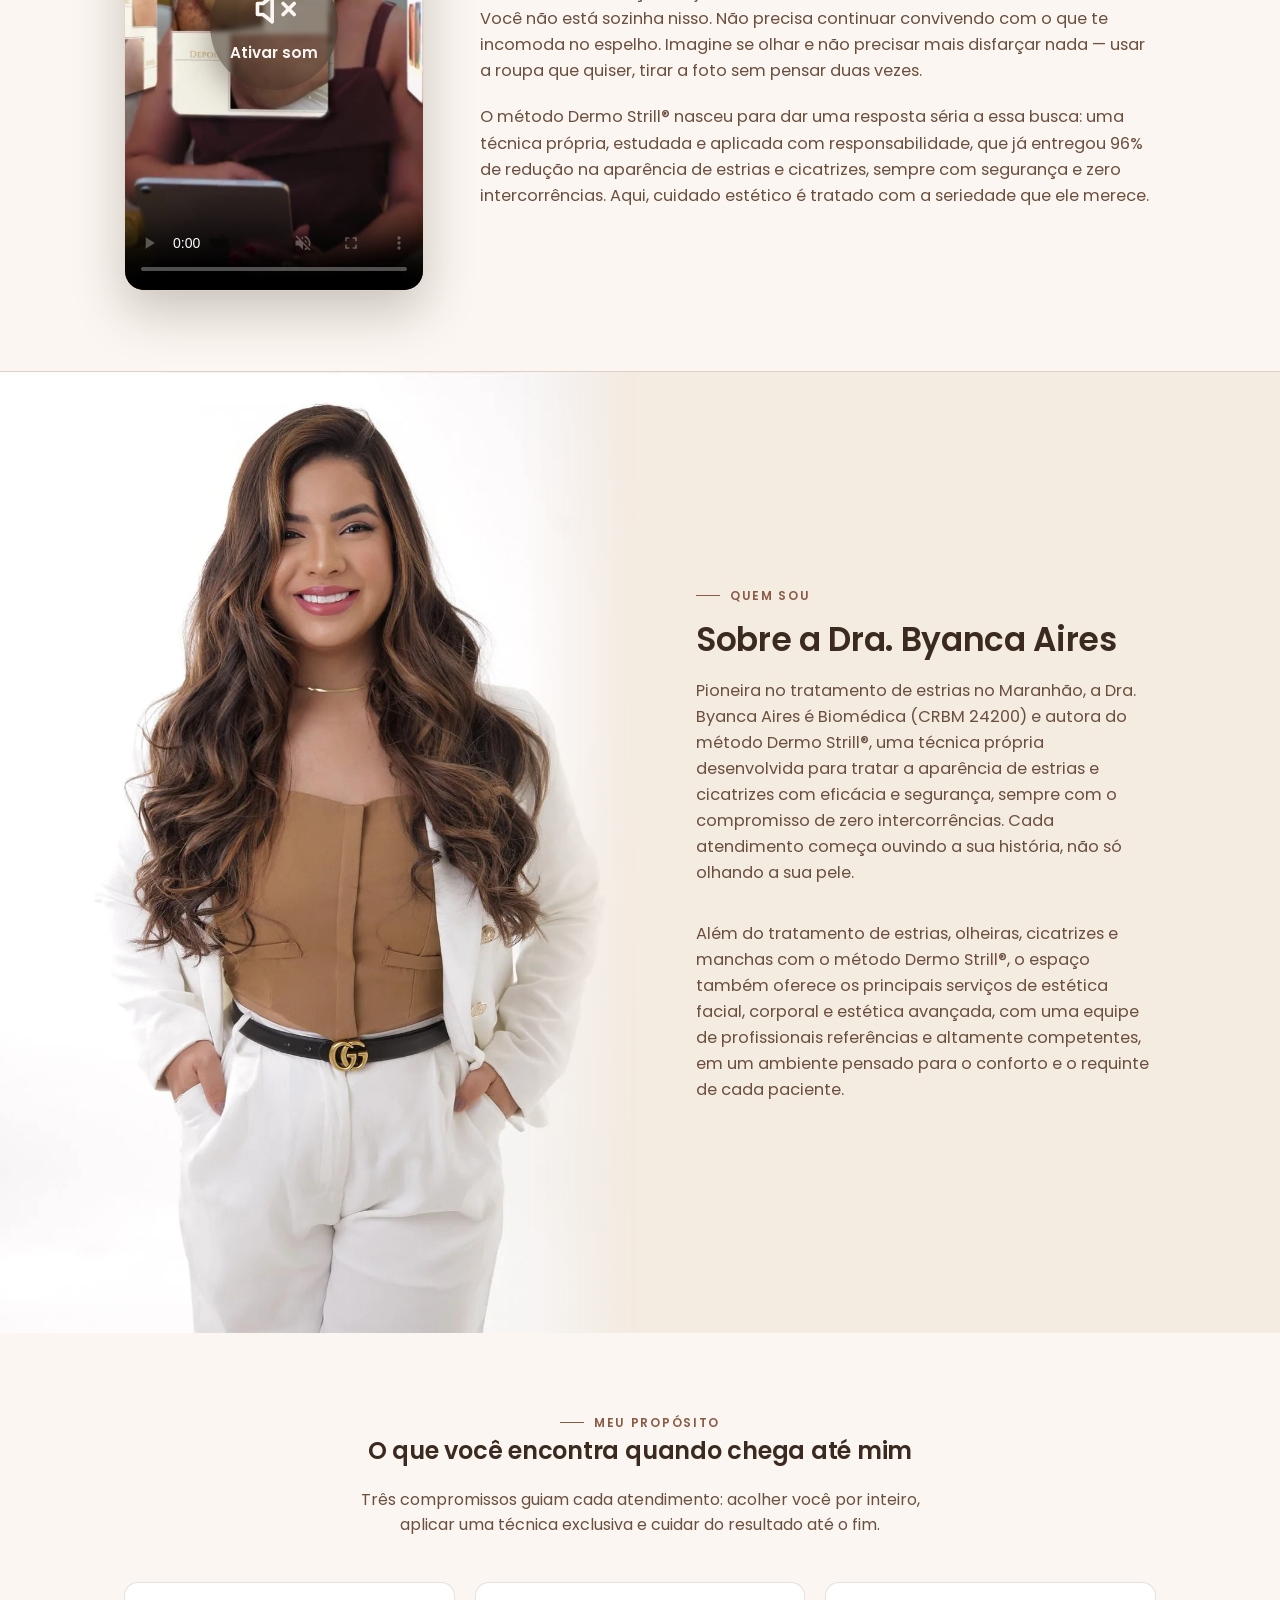
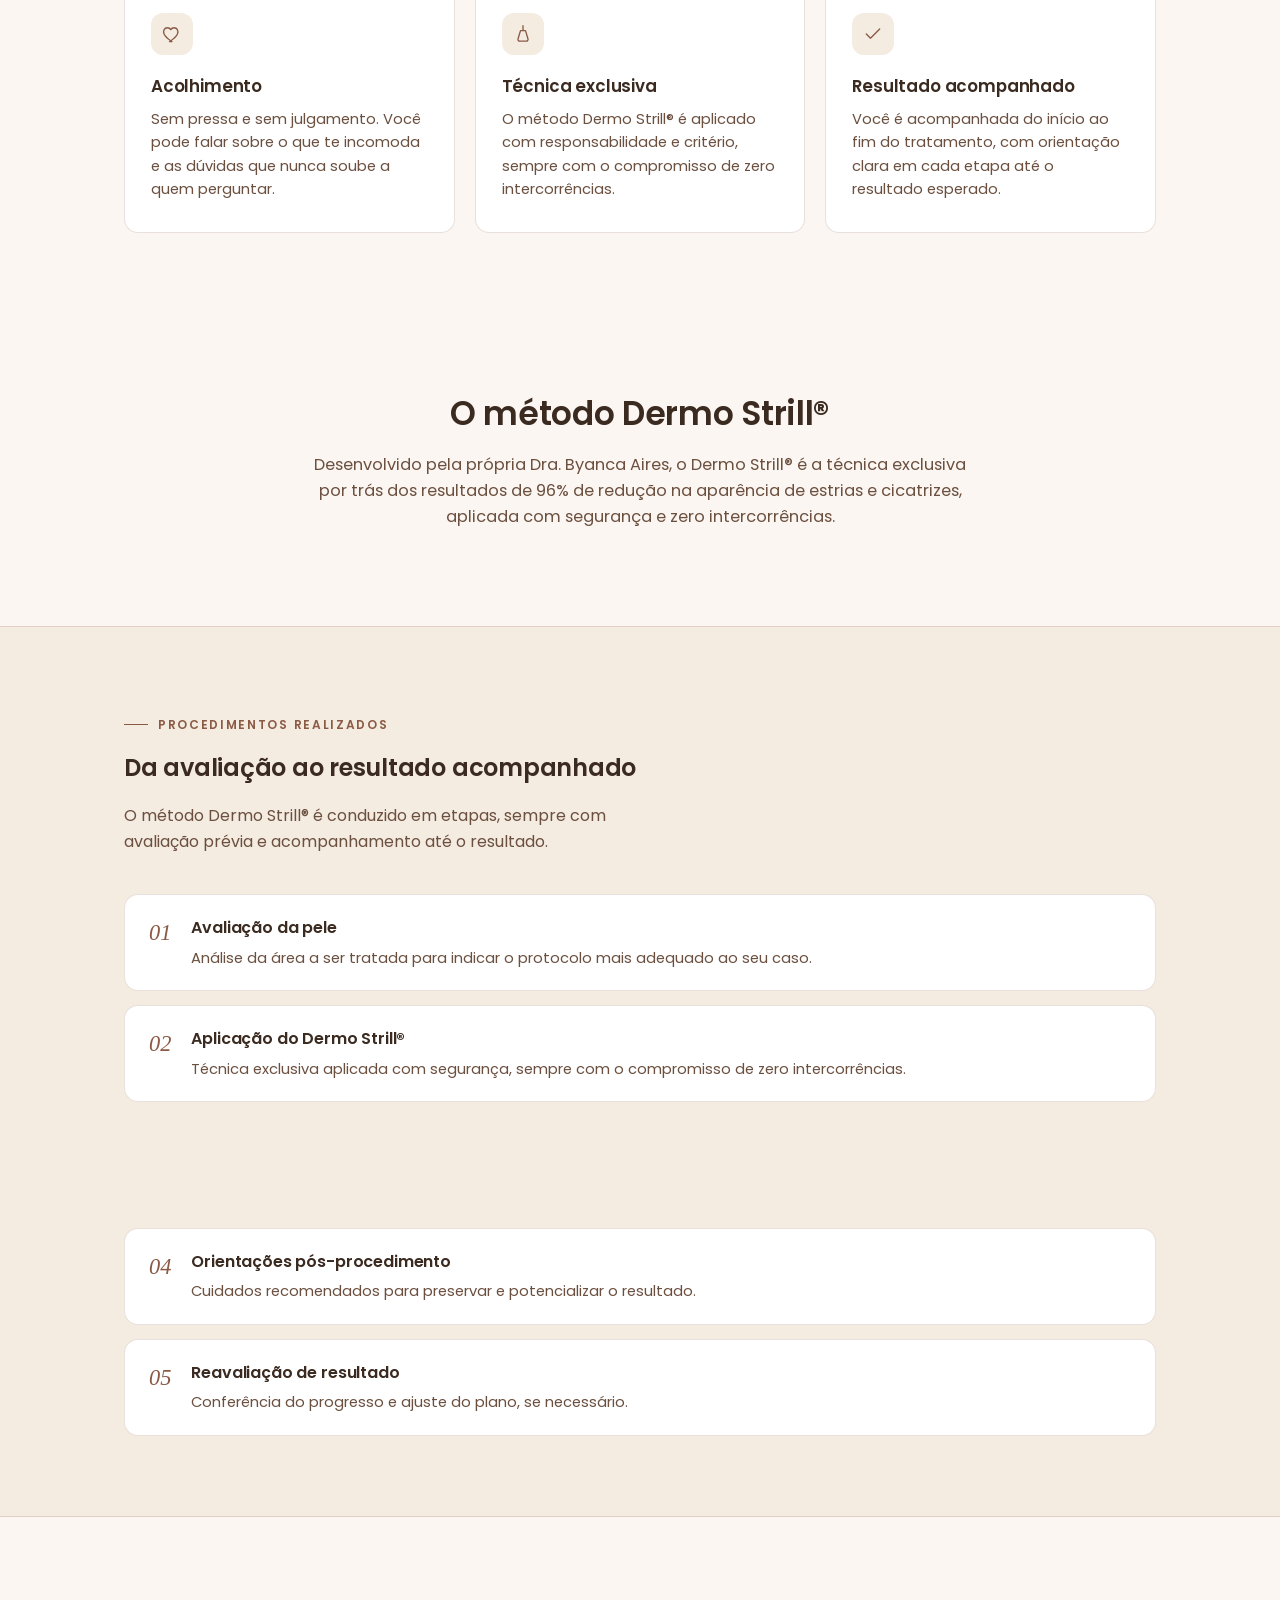
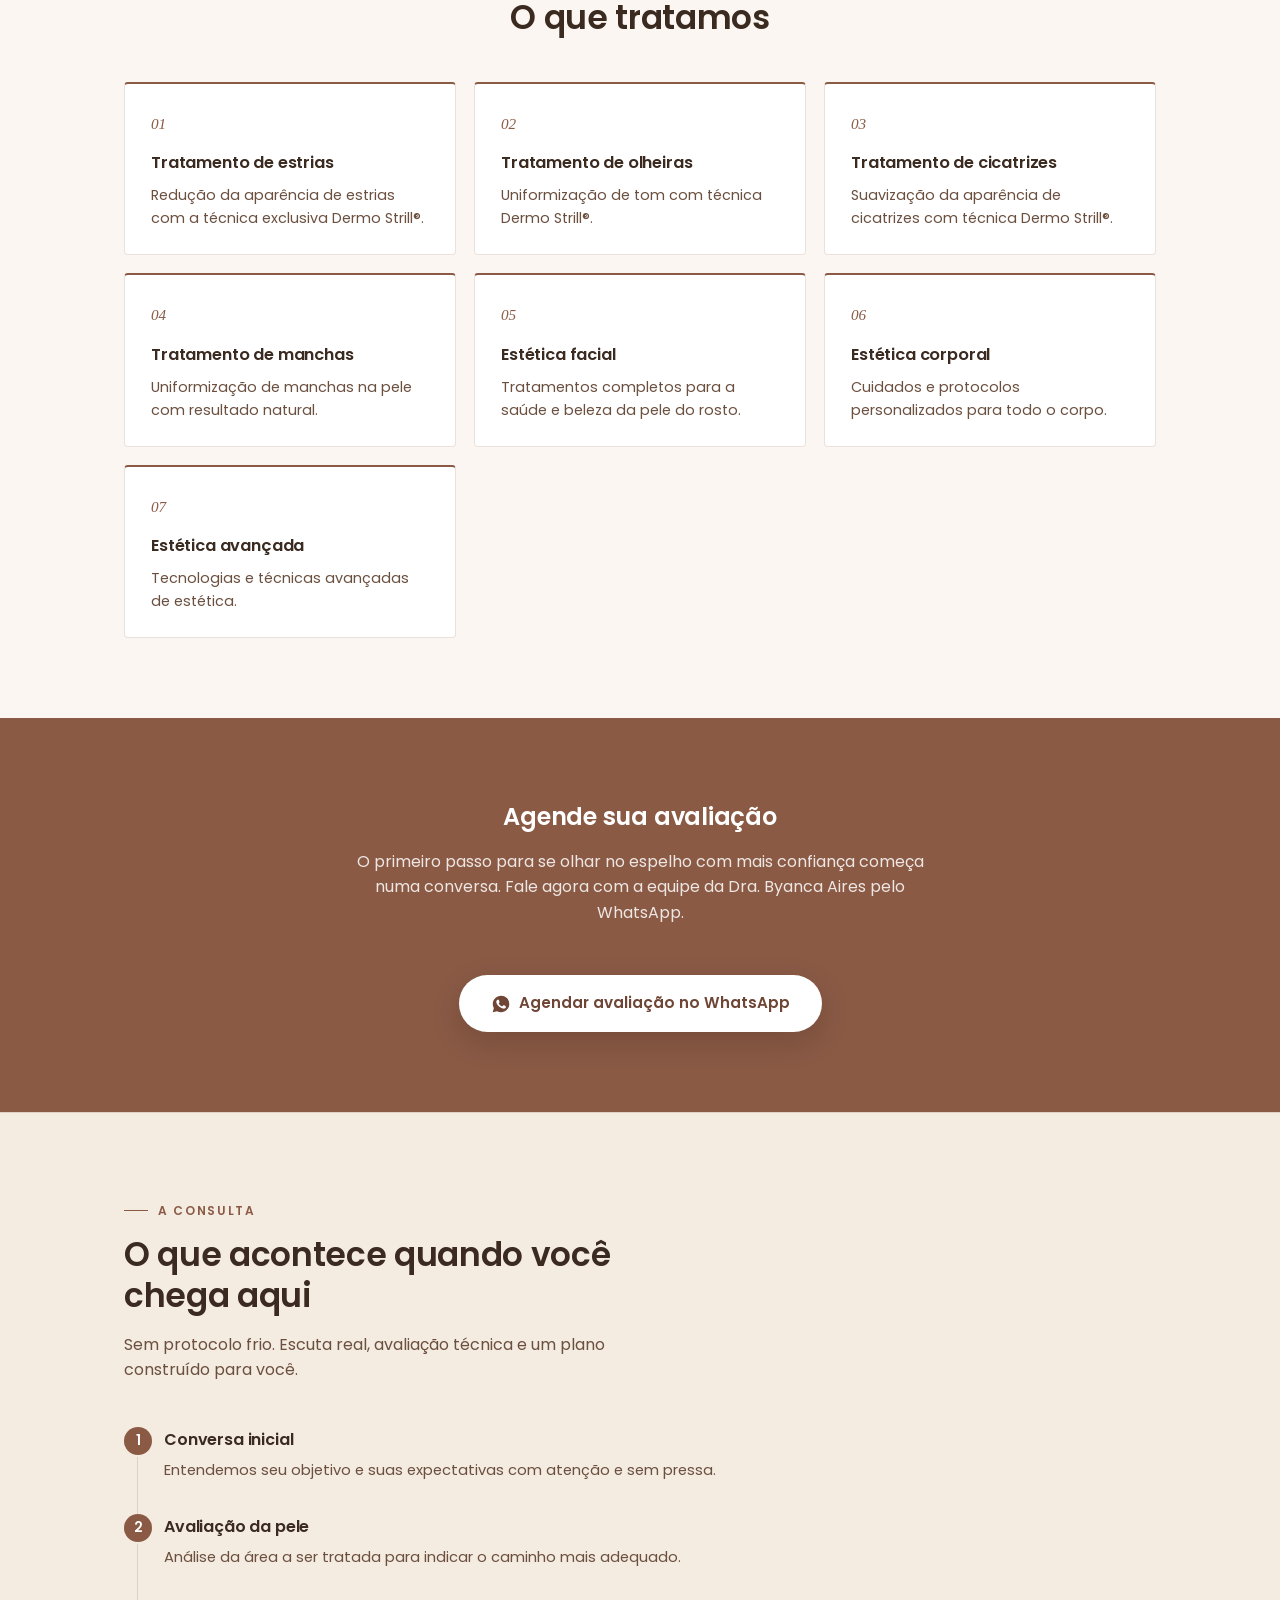
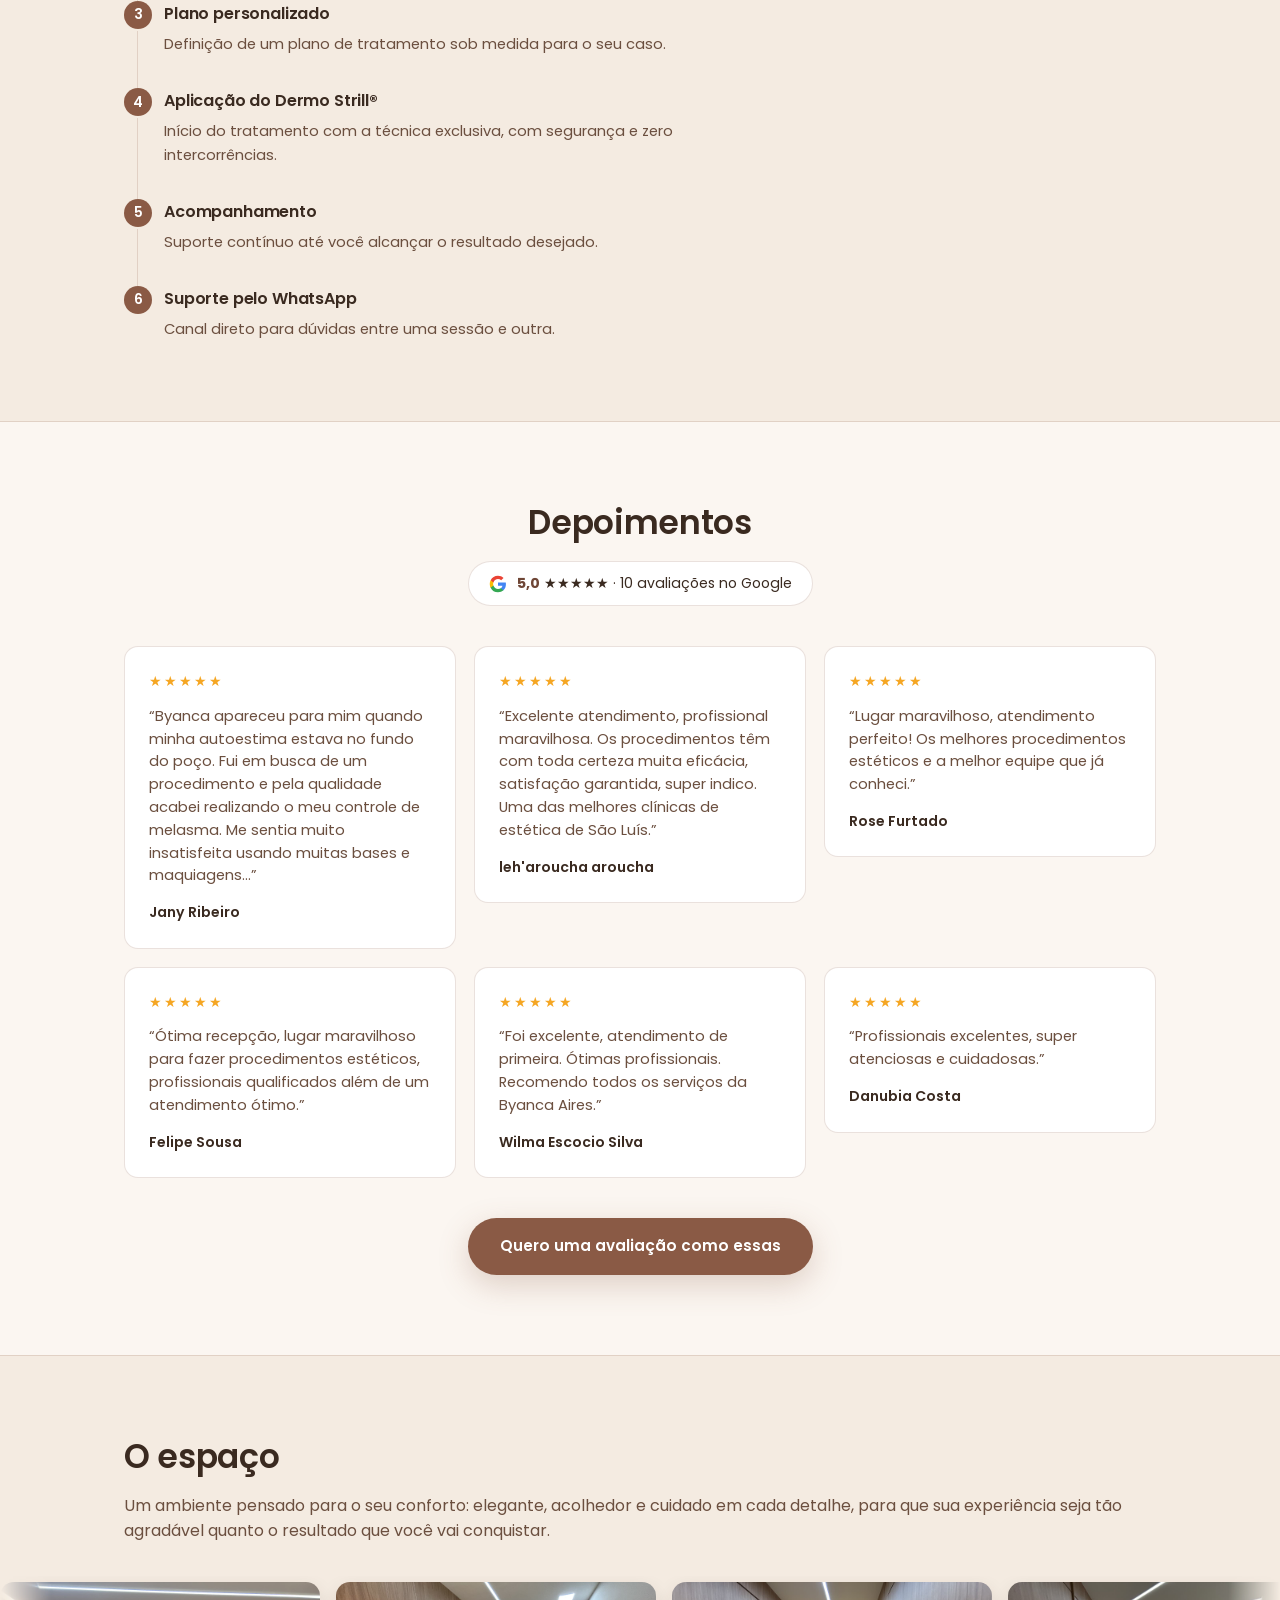
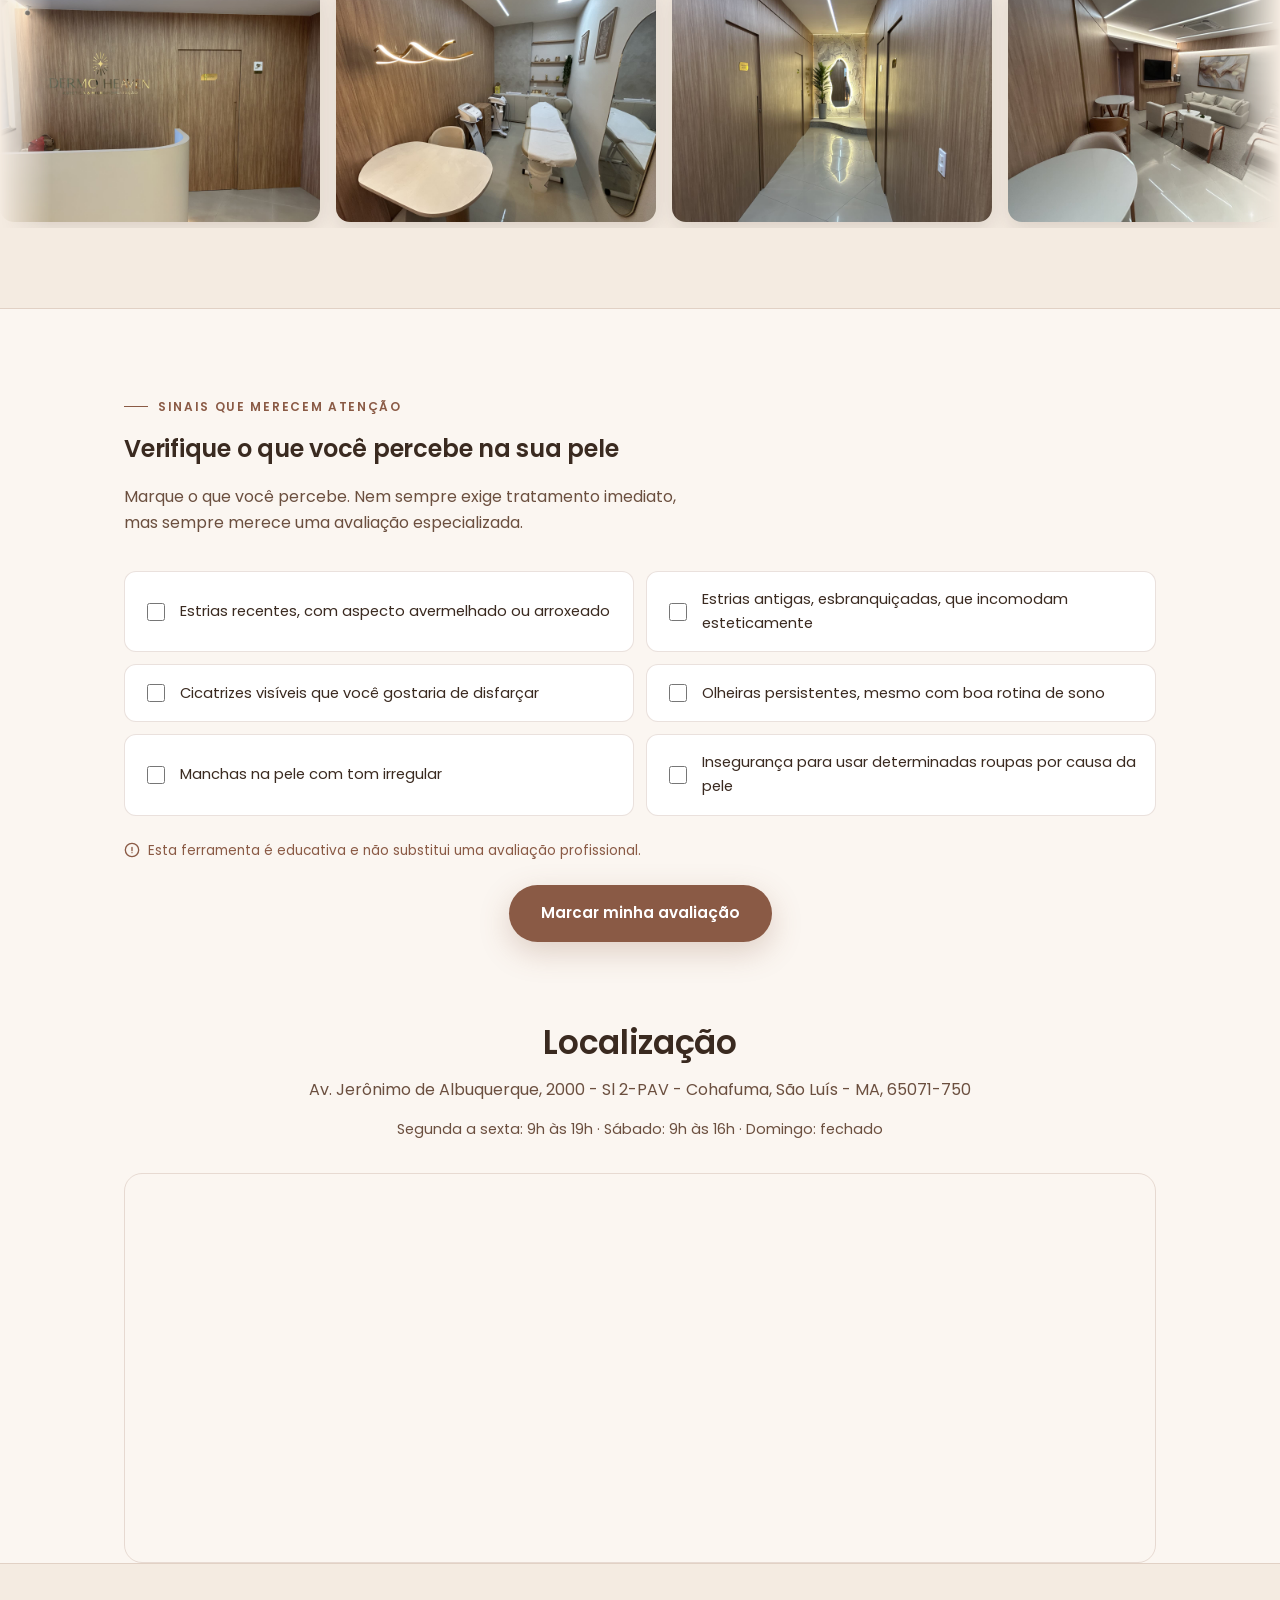
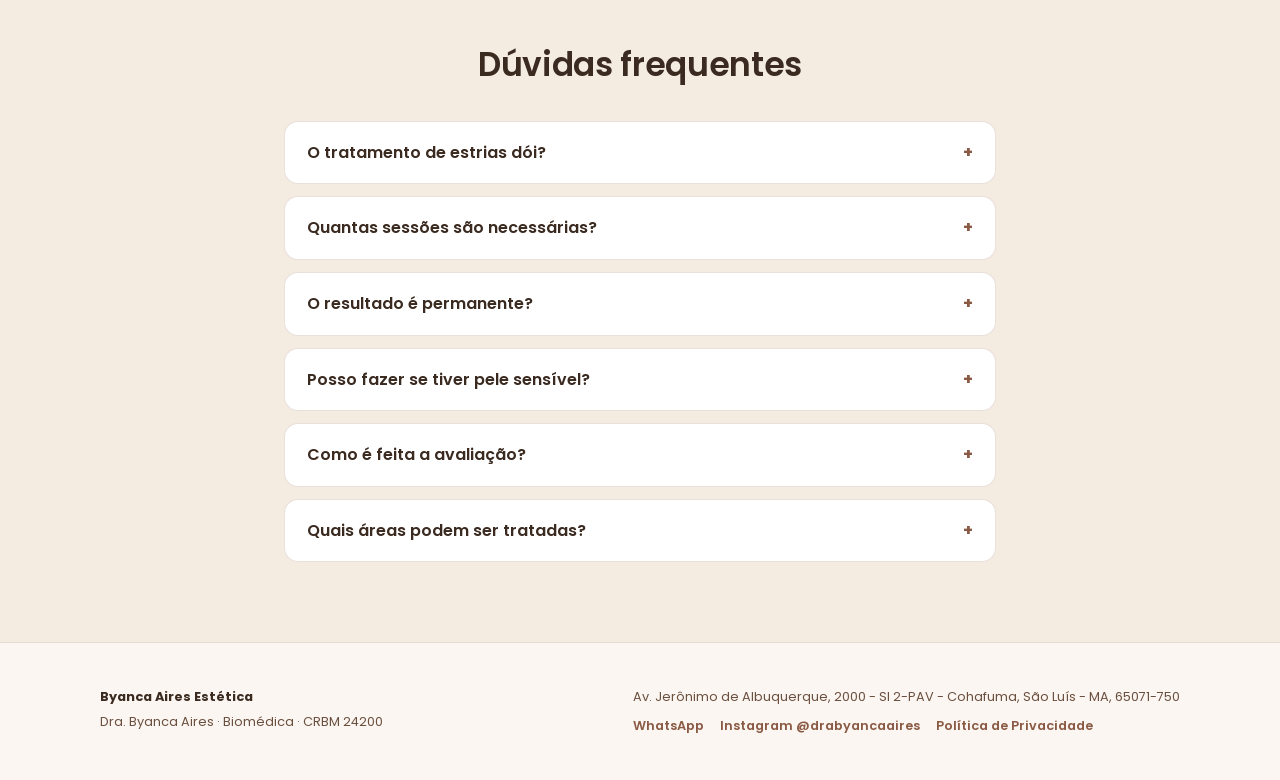
==== commit ddddbeab: "Corrige bug de layout da faixa de fotos: troca left/transform por margin no full-bleed, que nao conf" ====
--- a/index.html
+++ b/index.html
@@ -537,7 +537,7 @@
       <h2>O espaço</h2>
       <p>Um ambiente pensado para o seu conforto: elegante, acolhedor e cuidado em cada detalhe, para que sua experiência seja tão agradável quanto o resultado que você vai conquistar.</p>
     </div>
-    <div class="space-gallery reveal">
+    <div class="space-gallery">
       <div class="space-track">
         <div class="space-photo"><img src="img/espaco/espaco-1-recepcao.jpg" alt="Recepção da clínica da Dra. Byanca Aires" loading="lazy" decoding="async" /></div>
       <div class="space-photo"><img src="img/espaco/espaco-2-sala-tratamento.jpg" alt="Sala de tratamento da clínica da Dra. Byanca Aires" loading="lazy" decoding="async" /></div>
--- a/styles.css
+++ b/styles.css
@@ -975,9 +975,8 @@
   margin-top: 32px;
   overflow: hidden;
   width: 100vw;
-  position: relative;
-  left: 50%;
-  transform: translateX(-50%);
+  margin-left: calc(50% - 50vw);
+  margin-right: calc(50% - 50vw);
   -webkit-mask-image: linear-gradient(90deg, transparent 0, #000 4%, #000 96%, transparent 100%);
   mask-image: linear-gradient(90deg, transparent 0, #000 4%, #000 96%, transparent 100%);
 }
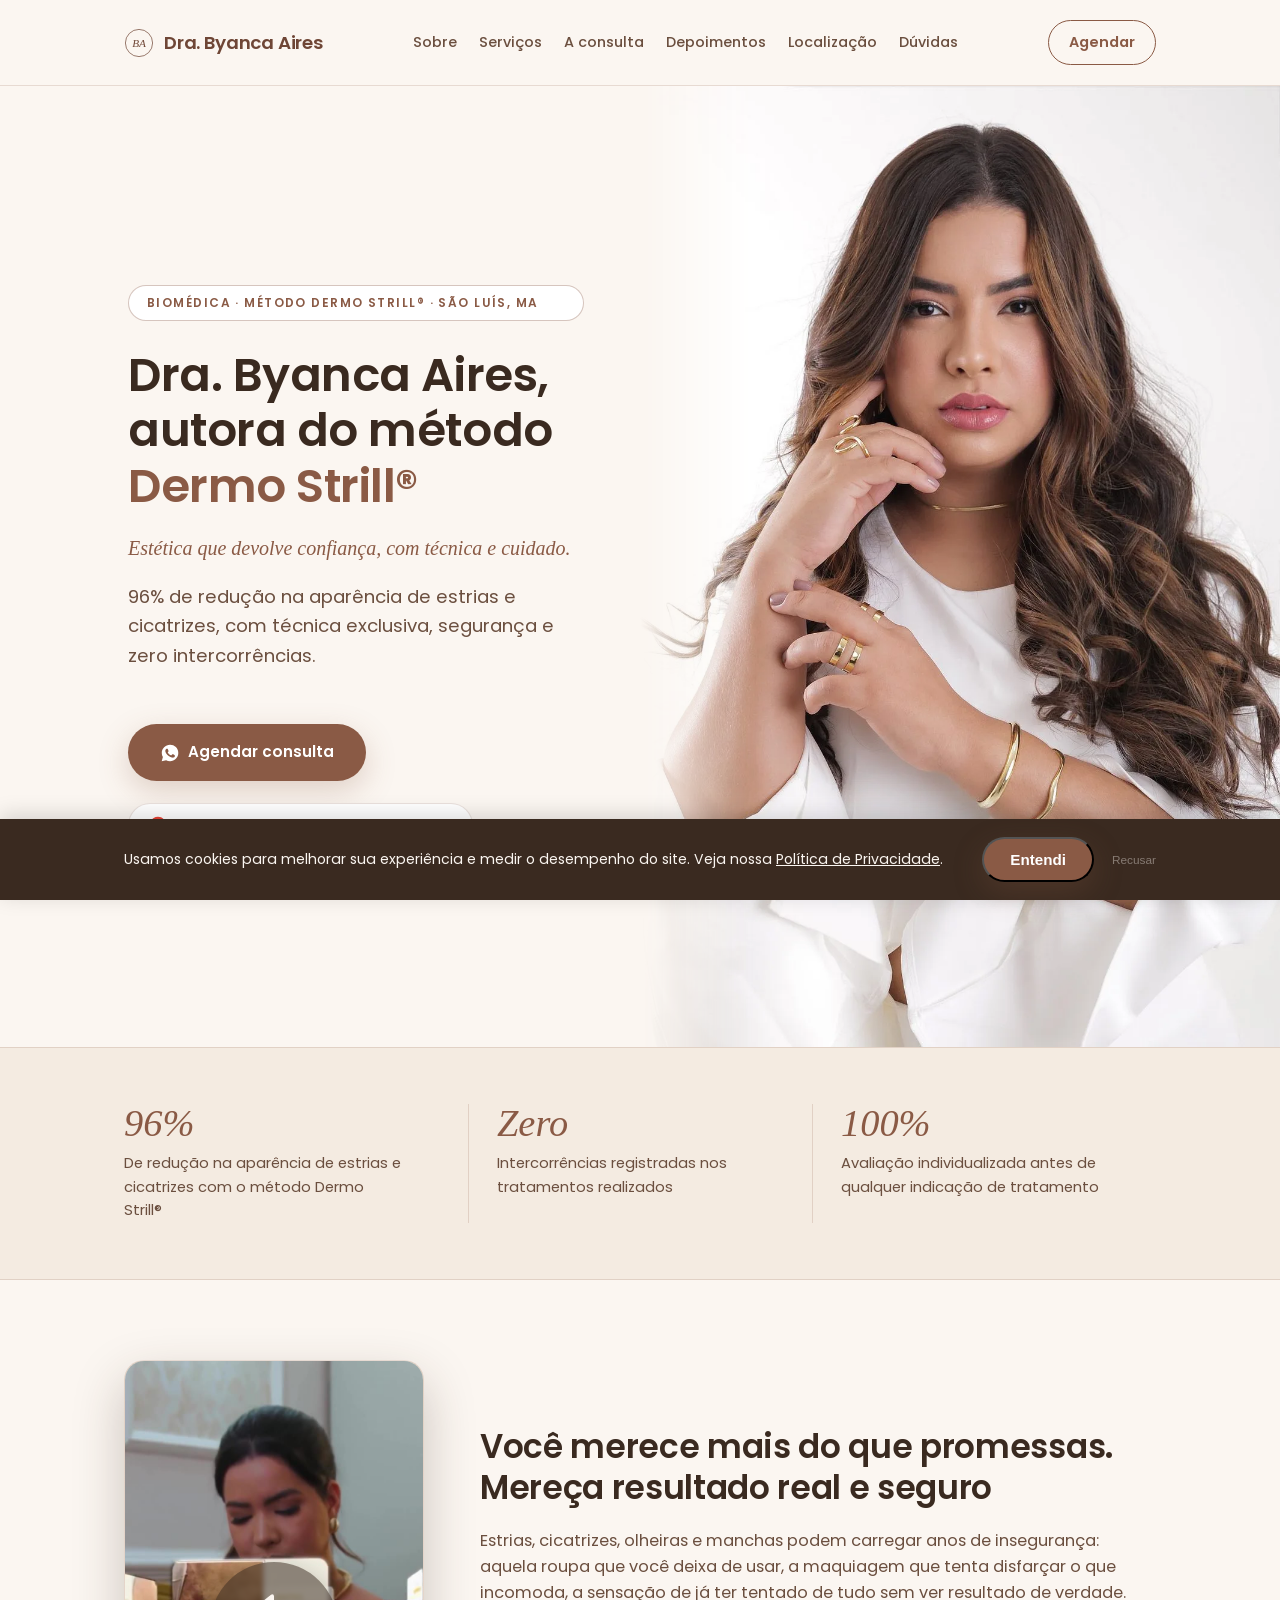
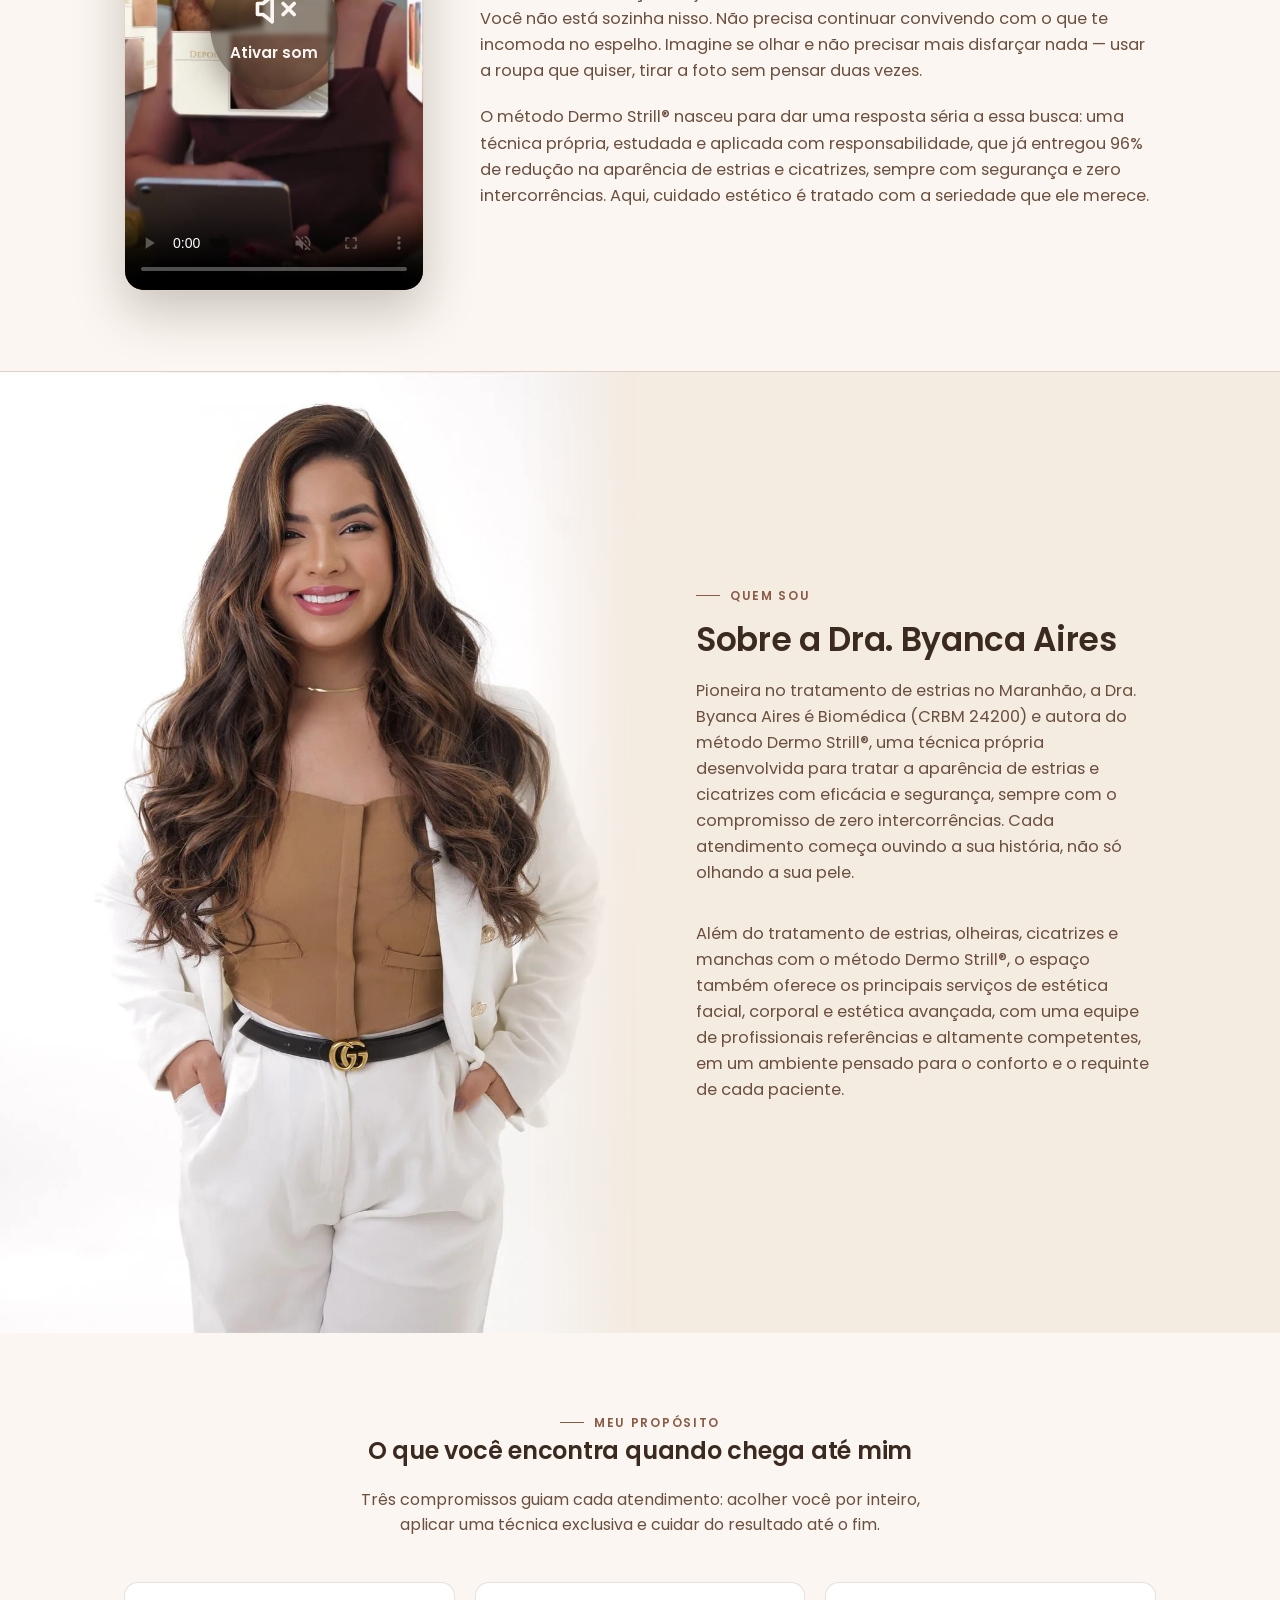
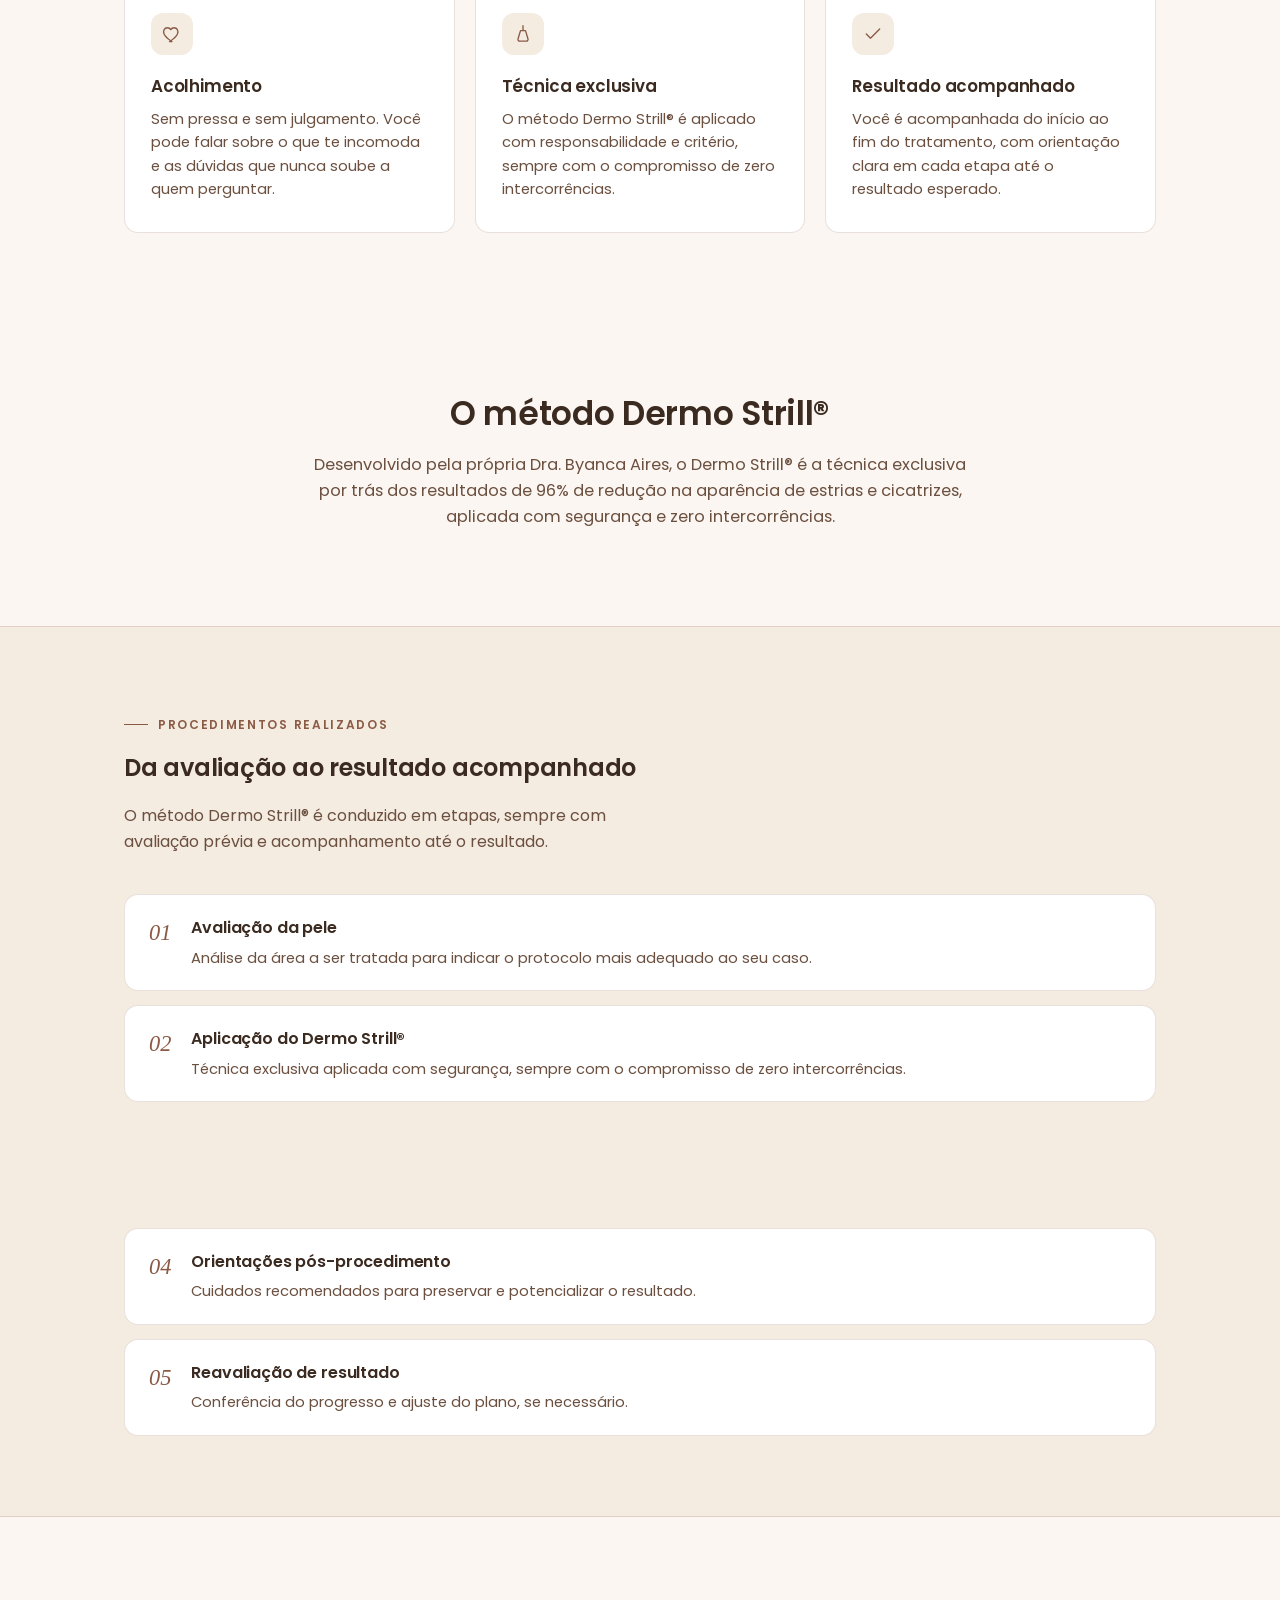
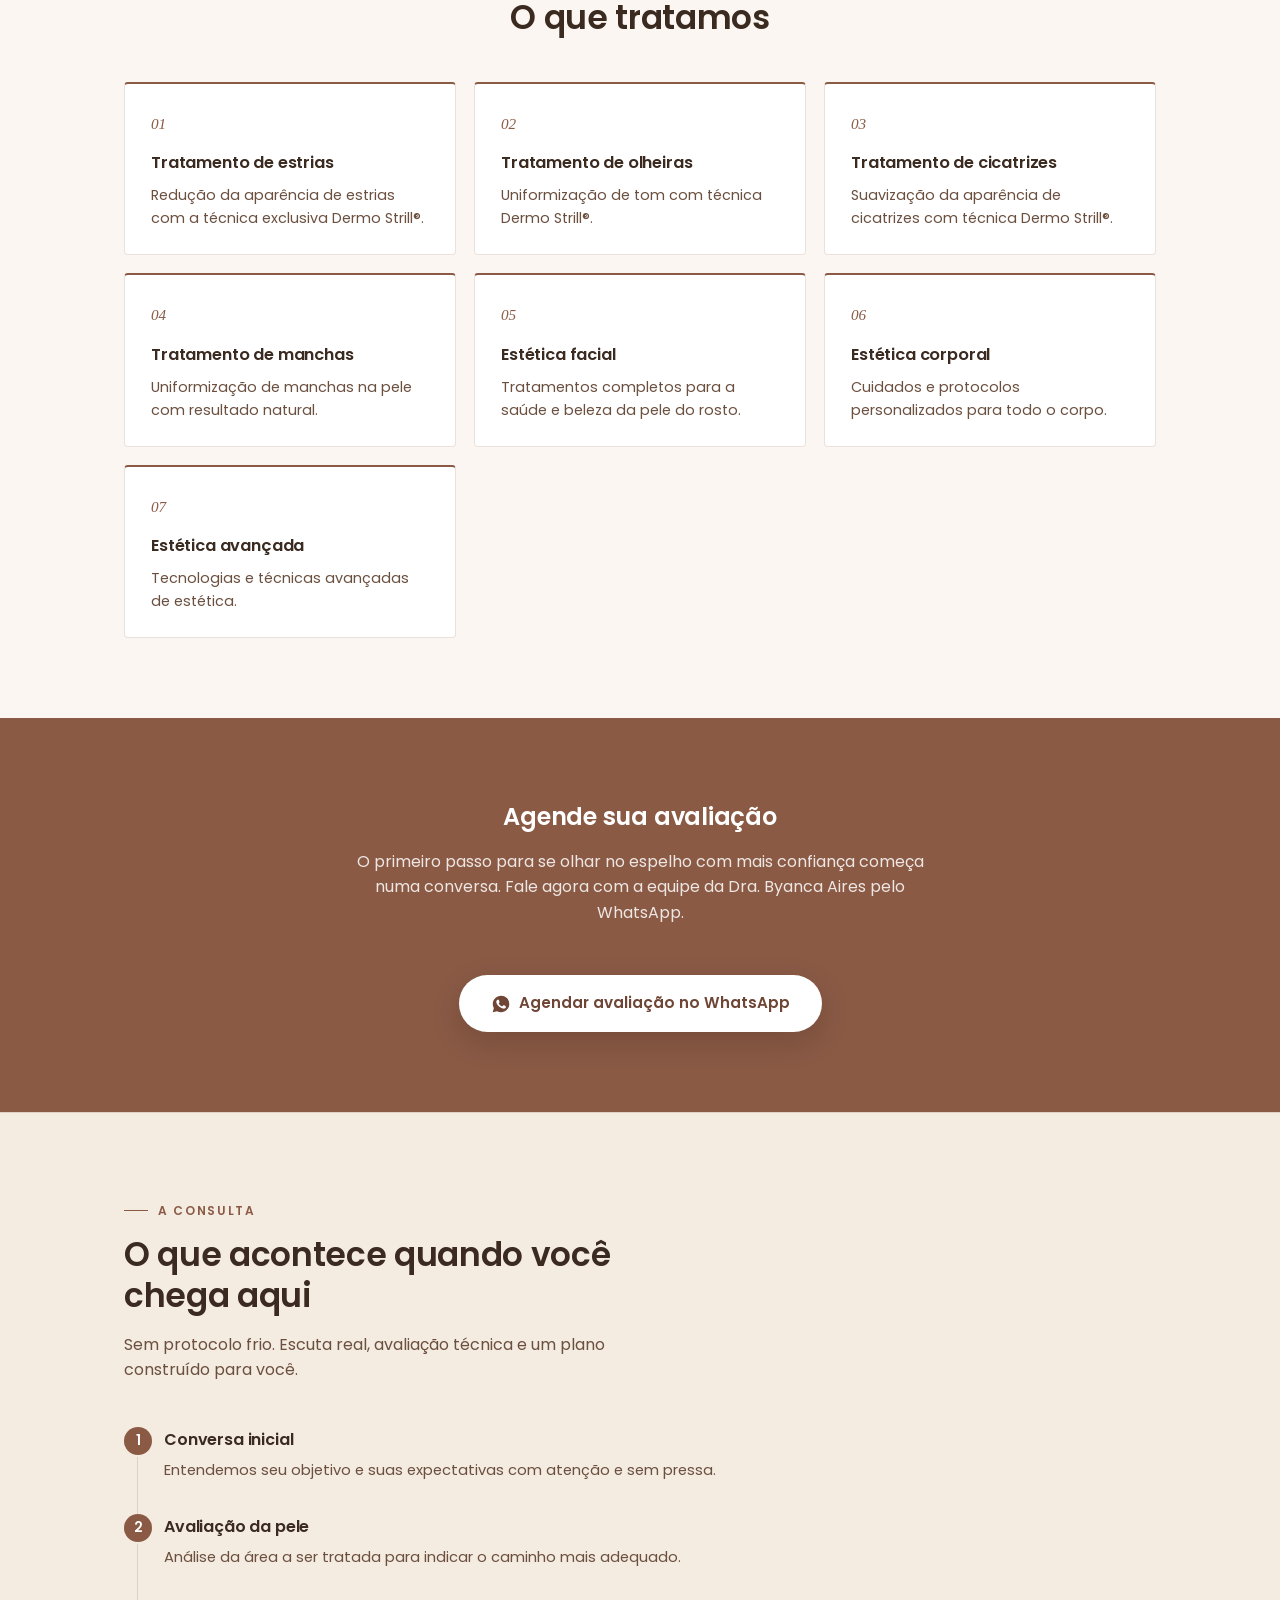
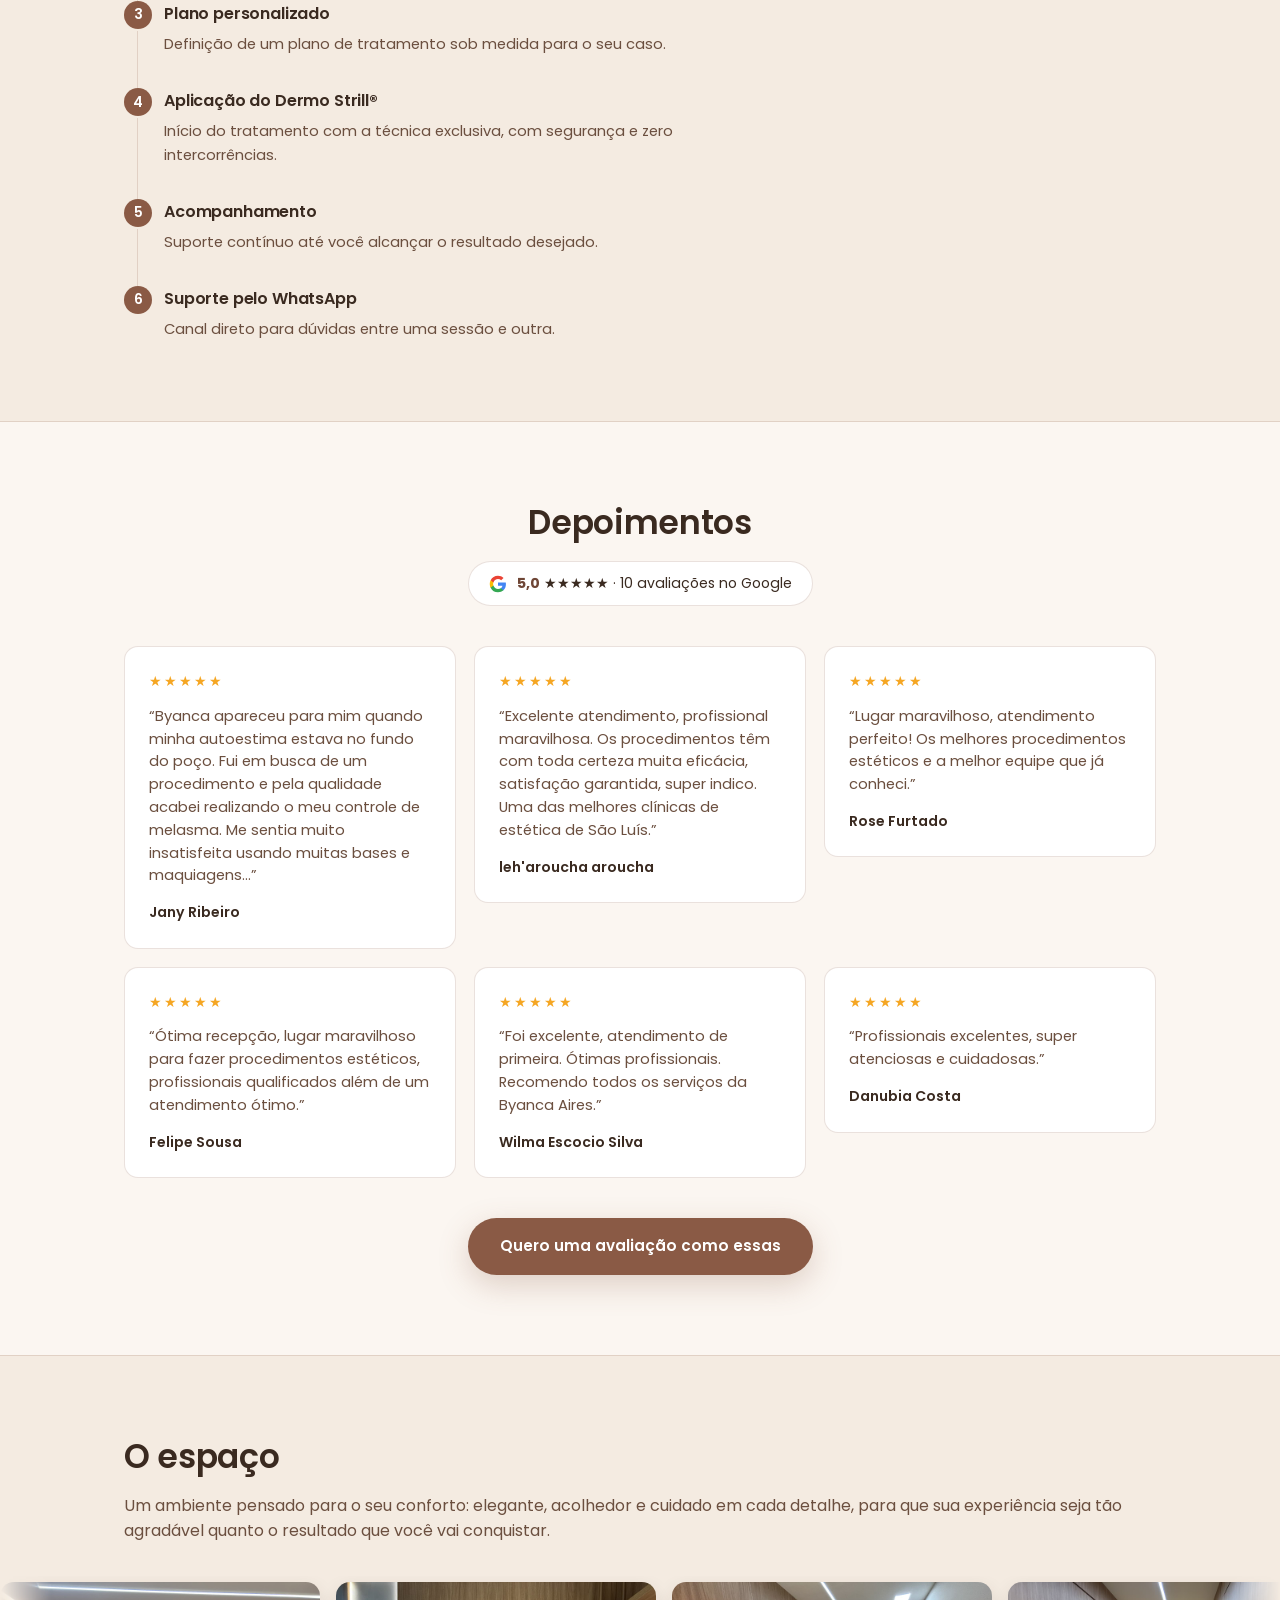
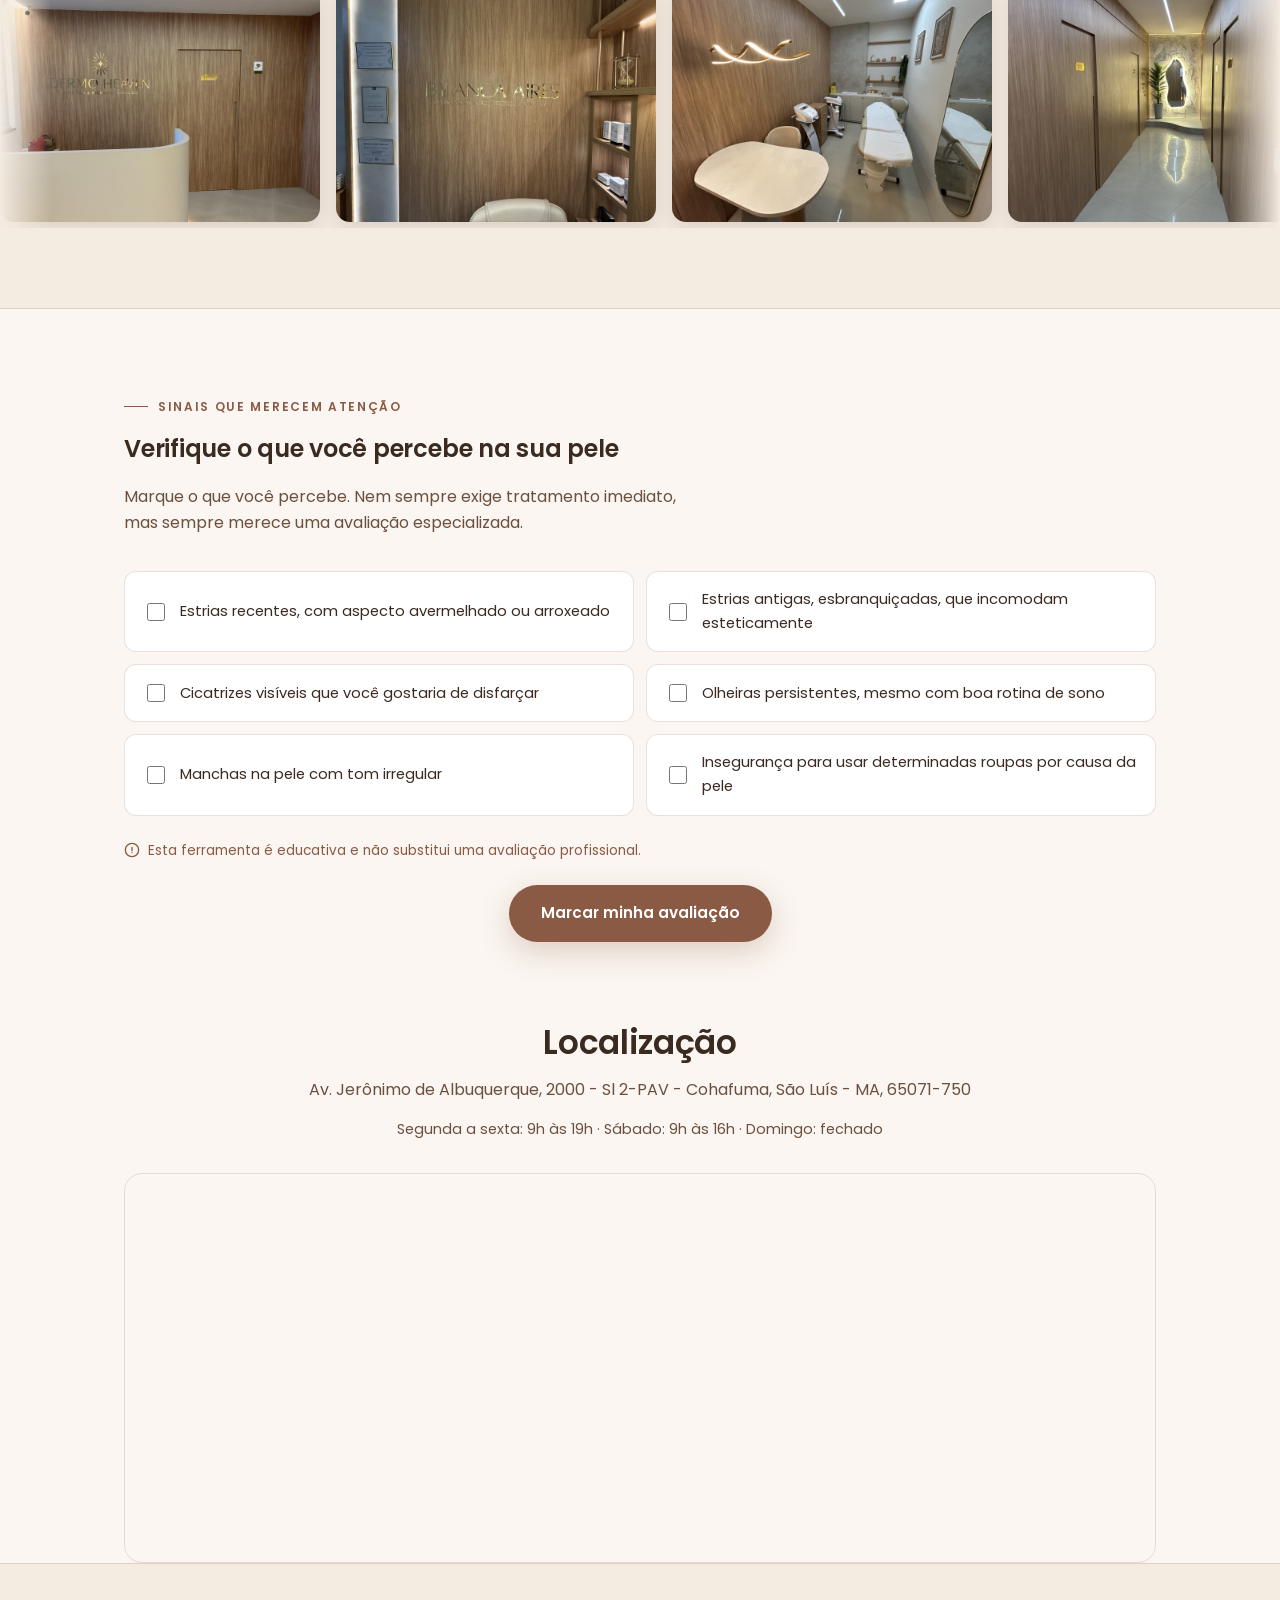
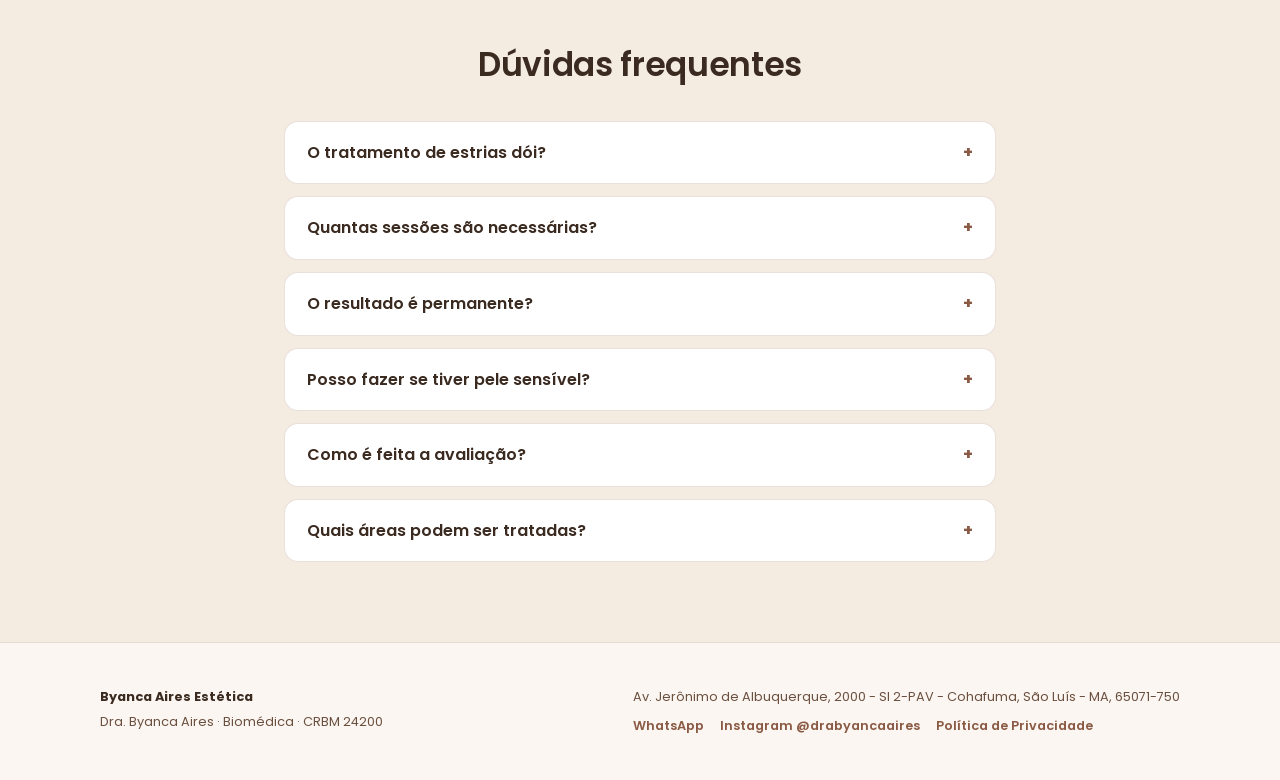
==== commit aecb62a2: "Adiciona mais 8 fotos reais do consultorio na faixa da secao O espaco" ====
--- a/index.html
+++ b/index.html
@@ -540,17 +540,33 @@
     <div class="space-gallery">
       <div class="space-track">
         <div class="space-photo"><img src="img/espaco/espaco-1-recepcao.jpg" alt="Recepção da clínica da Dra. Byanca Aires" loading="lazy" decoding="async" /></div>
-      <div class="space-photo"><img src="img/espaco/espaco-2-sala-tratamento.jpg" alt="Sala de tratamento da clínica da Dra. Byanca Aires" loading="lazy" decoding="async" /></div>
-      <div class="space-photo"><img src="img/espaco/espaco-3-corredor.jpg" alt="Corredor da clínica da Dra. Byanca Aires" loading="lazy" decoding="async" /></div>
-      <div class="space-photo"><img src="img/espaco/espaco-4-espera.jpg" alt="Sala de espera da clínica da Dra. Byanca Aires" loading="lazy" decoding="async" /></div>
-      <div class="space-photo"><img src="img/espaco/espaco-5-espera2.jpg" alt="Sala de espera da clínica da Dra. Byanca Aires" loading="lazy" decoding="async" /></div>
-      <div class="space-photo"><img src="img/espaco/espaco-6-produtos.jpg" alt="Área de produtos da clínica da Dra. Byanca Aires" loading="lazy" decoding="async" /></div>
+        <div class="space-photo"><img src="img/espaco/espaco-9-logo.jpg" alt="Letreiro Byanca Aires na parede do consultório" loading="lazy" decoding="async" /></div>
+        <div class="space-photo"><img src="img/espaco/espaco-2-sala-tratamento.jpg" alt="Sala de tratamento da clínica da Dra. Byanca Aires" loading="lazy" decoding="async" /></div>
+        <div class="space-photo"><img src="img/espaco/espaco-3-corredor.jpg" alt="Corredor da clínica da Dra. Byanca Aires" loading="lazy" decoding="async" /></div>
+        <div class="space-photo"><img src="img/espaco/espaco-7-consultorio1.jpg" alt="Consultório da Dra. Byanca Aires" loading="lazy" decoding="async" /></div>
+        <div class="space-photo"><img src="img/espaco/espaco-4-espera.jpg" alt="Sala de espera da clínica da Dra. Byanca Aires" loading="lazy" decoding="async" /></div>
+        <div class="space-photo"><img src="img/espaco/espaco-8-consultorio2.jpg" alt="Consultório da Dra. Byanca Aires com certificações" loading="lazy" decoding="async" /></div>
+        <div class="space-photo"><img src="img/espaco/espaco-5-espera2.jpg" alt="Sala de espera da clínica da Dra. Byanca Aires" loading="lazy" decoding="async" /></div>
+        <div class="space-photo"><img src="img/espaco/espaco-10-consultorio3.jpg" alt="Sala de procedimentos da Dra. Byanca Aires" loading="lazy" decoding="async" /></div>
+        <div class="space-photo"><img src="img/espaco/espaco-6-produtos.jpg" alt="Área de produtos da clínica da Dra. Byanca Aires" loading="lazy" decoding="async" /></div>
+        <div class="space-photo"><img src="img/espaco/espaco-11-consultorio4.jpg" alt="Sala de procedimentos da Dra. Byanca Aires" loading="lazy" decoding="async" /></div>
+        <div class="space-photo"><img src="img/espaco/espaco-12-frase1.jpg" alt="Detalhe de decoração do corredor" loading="lazy" decoding="async" /></div>
+        <div class="space-photo"><img src="img/espaco/espaco-13-frase2.jpg" alt="Detalhe de decoração da clínica" loading="lazy" decoding="async" /></div>
+        <div class="space-photo"><img src="img/espaco/espaco-14-consultorio5.jpg" alt="Sala de tratamento com equipamento da clínica" loading="lazy" decoding="async" /></div>
         <div class="space-photo"><img src="img/espaco/espaco-1-recepcao.jpg" alt="Recepção da clínica da Dra. Byanca Aires" loading="lazy" decoding="async" /></div>
-      <div class="space-photo"><img src="img/espaco/espaco-2-sala-tratamento.jpg" alt="Sala de tratamento da clínica da Dra. Byanca Aires" loading="lazy" decoding="async" /></div>
-      <div class="space-photo"><img src="img/espaco/espaco-3-corredor.jpg" alt="Corredor da clínica da Dra. Byanca Aires" loading="lazy" decoding="async" /></div>
-      <div class="space-photo"><img src="img/espaco/espaco-4-espera.jpg" alt="Sala de espera da clínica da Dra. Byanca Aires" loading="lazy" decoding="async" /></div>
-      <div class="space-photo"><img src="img/espaco/espaco-5-espera2.jpg" alt="Sala de espera da clínica da Dra. Byanca Aires" loading="lazy" decoding="async" /></div>
-      <div class="space-photo"><img src="img/espaco/espaco-6-produtos.jpg" alt="Área de produtos da clínica da Dra. Byanca Aires" loading="lazy" decoding="async" /></div>
+        <div class="space-photo"><img src="img/espaco/espaco-9-logo.jpg" alt="Letreiro Byanca Aires na parede do consultório" loading="lazy" decoding="async" /></div>
+        <div class="space-photo"><img src="img/espaco/espaco-2-sala-tratamento.jpg" alt="Sala de tratamento da clínica da Dra. Byanca Aires" loading="lazy" decoding="async" /></div>
+        <div class="space-photo"><img src="img/espaco/espaco-3-corredor.jpg" alt="Corredor da clínica da Dra. Byanca Aires" loading="lazy" decoding="async" /></div>
+        <div class="space-photo"><img src="img/espaco/espaco-7-consultorio1.jpg" alt="Consultório da Dra. Byanca Aires" loading="lazy" decoding="async" /></div>
+        <div class="space-photo"><img src="img/espaco/espaco-4-espera.jpg" alt="Sala de espera da clínica da Dra. Byanca Aires" loading="lazy" decoding="async" /></div>
+        <div class="space-photo"><img src="img/espaco/espaco-8-consultorio2.jpg" alt="Consultório da Dra. Byanca Aires com certificações" loading="lazy" decoding="async" /></div>
+        <div class="space-photo"><img src="img/espaco/espaco-5-espera2.jpg" alt="Sala de espera da clínica da Dra. Byanca Aires" loading="lazy" decoding="async" /></div>
+        <div class="space-photo"><img src="img/espaco/espaco-10-consultorio3.jpg" alt="Sala de procedimentos da Dra. Byanca Aires" loading="lazy" decoding="async" /></div>
+        <div class="space-photo"><img src="img/espaco/espaco-6-produtos.jpg" alt="Área de produtos da clínica da Dra. Byanca Aires" loading="lazy" decoding="async" /></div>
+        <div class="space-photo"><img src="img/espaco/espaco-11-consultorio4.jpg" alt="Sala de procedimentos da Dra. Byanca Aires" loading="lazy" decoding="async" /></div>
+        <div class="space-photo"><img src="img/espaco/espaco-12-frase1.jpg" alt="Detalhe de decoração do corredor" loading="lazy" decoding="async" /></div>
+        <div class="space-photo"><img src="img/espaco/espaco-13-frase2.jpg" alt="Detalhe de decoração da clínica" loading="lazy" decoding="async" /></div>
+        <div class="space-photo"><img src="img/espaco/espaco-14-consultorio5.jpg" alt="Sala de tratamento com equipamento da clínica" loading="lazy" decoding="async" /></div>
       </div>
     </div>
   </div>
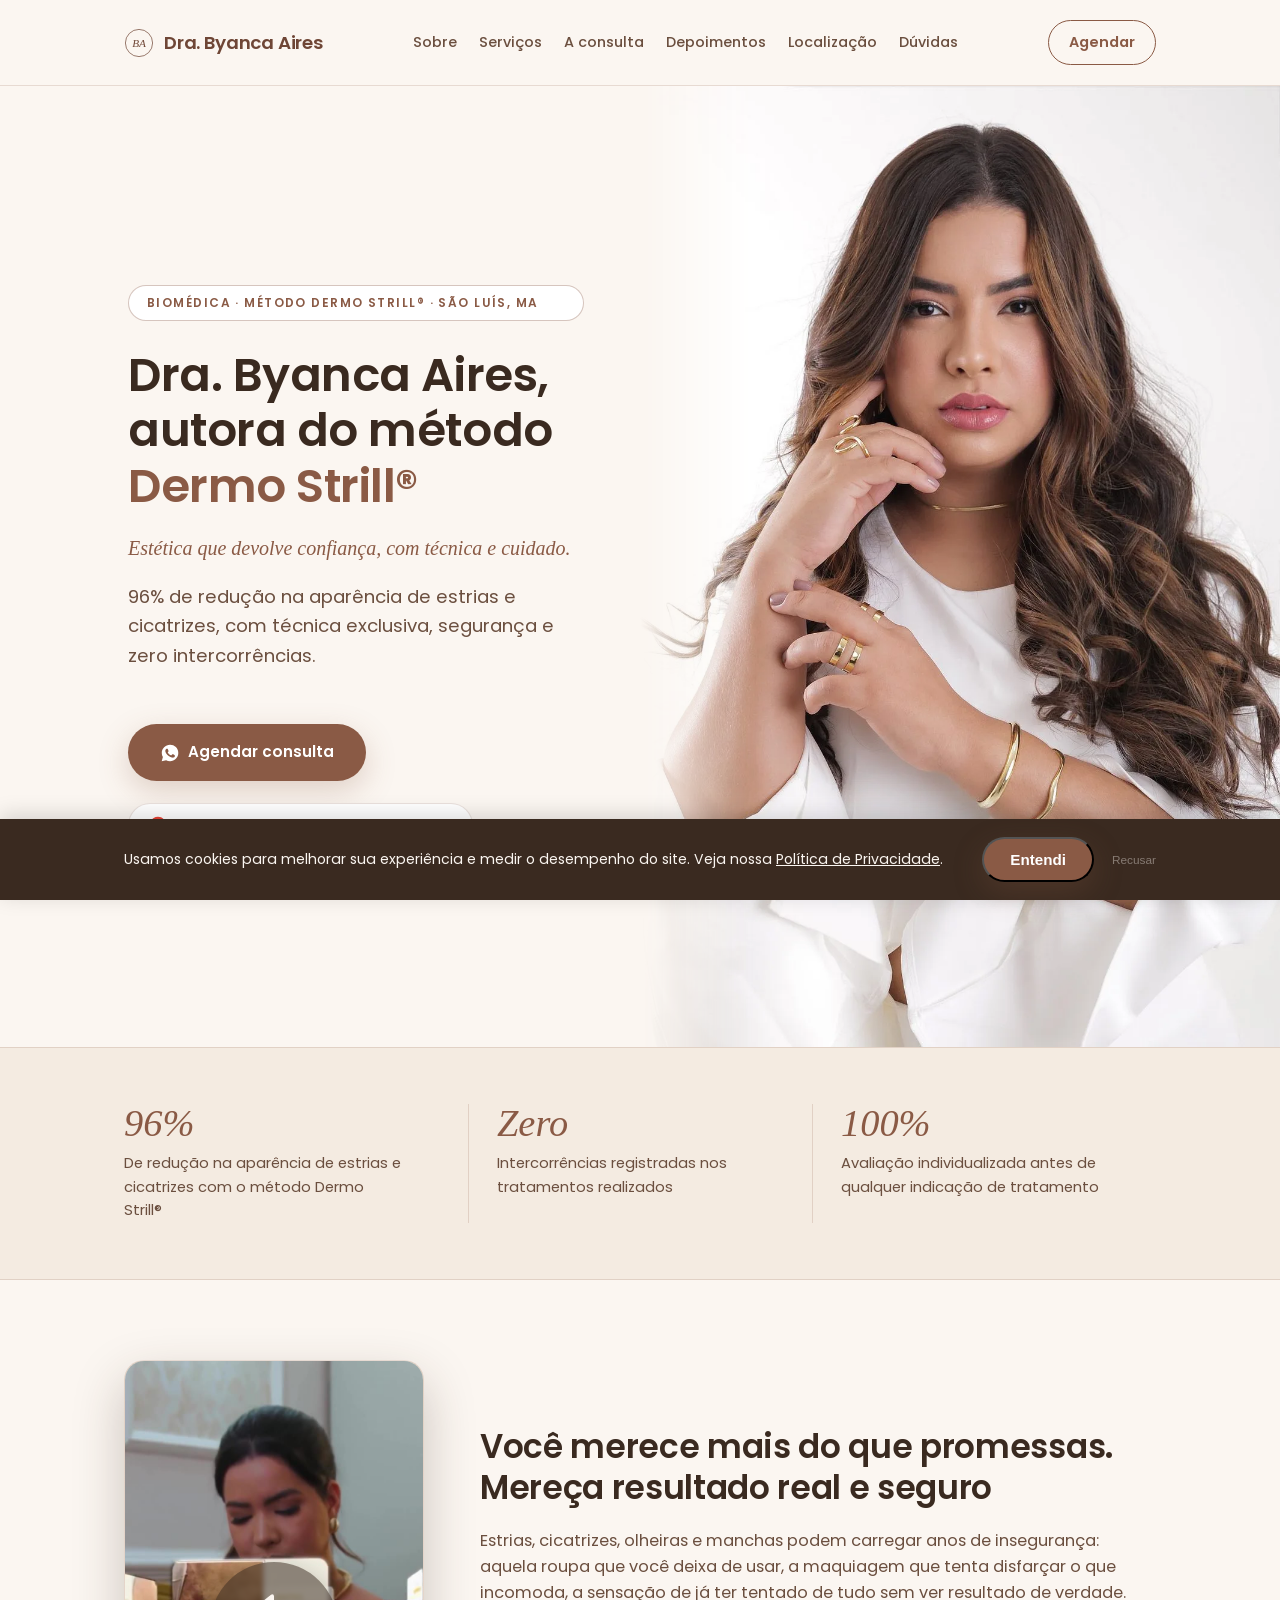
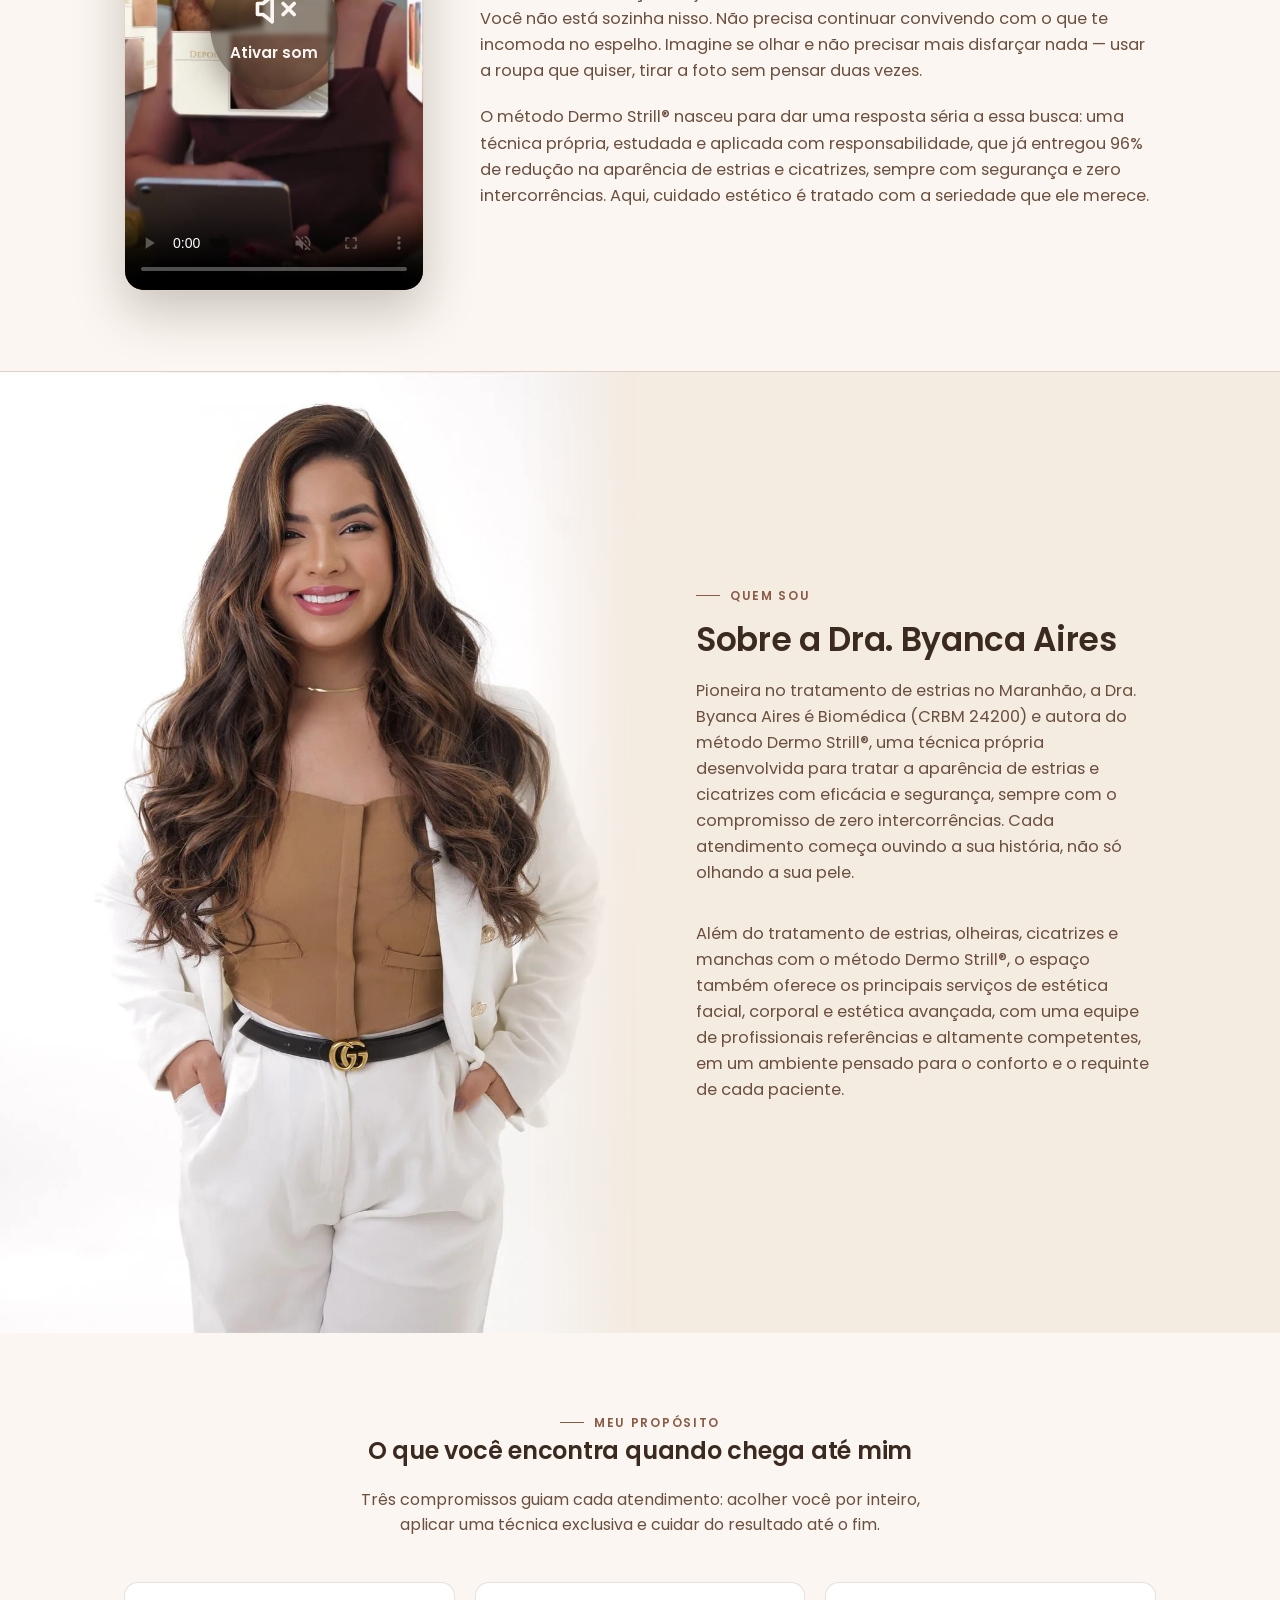
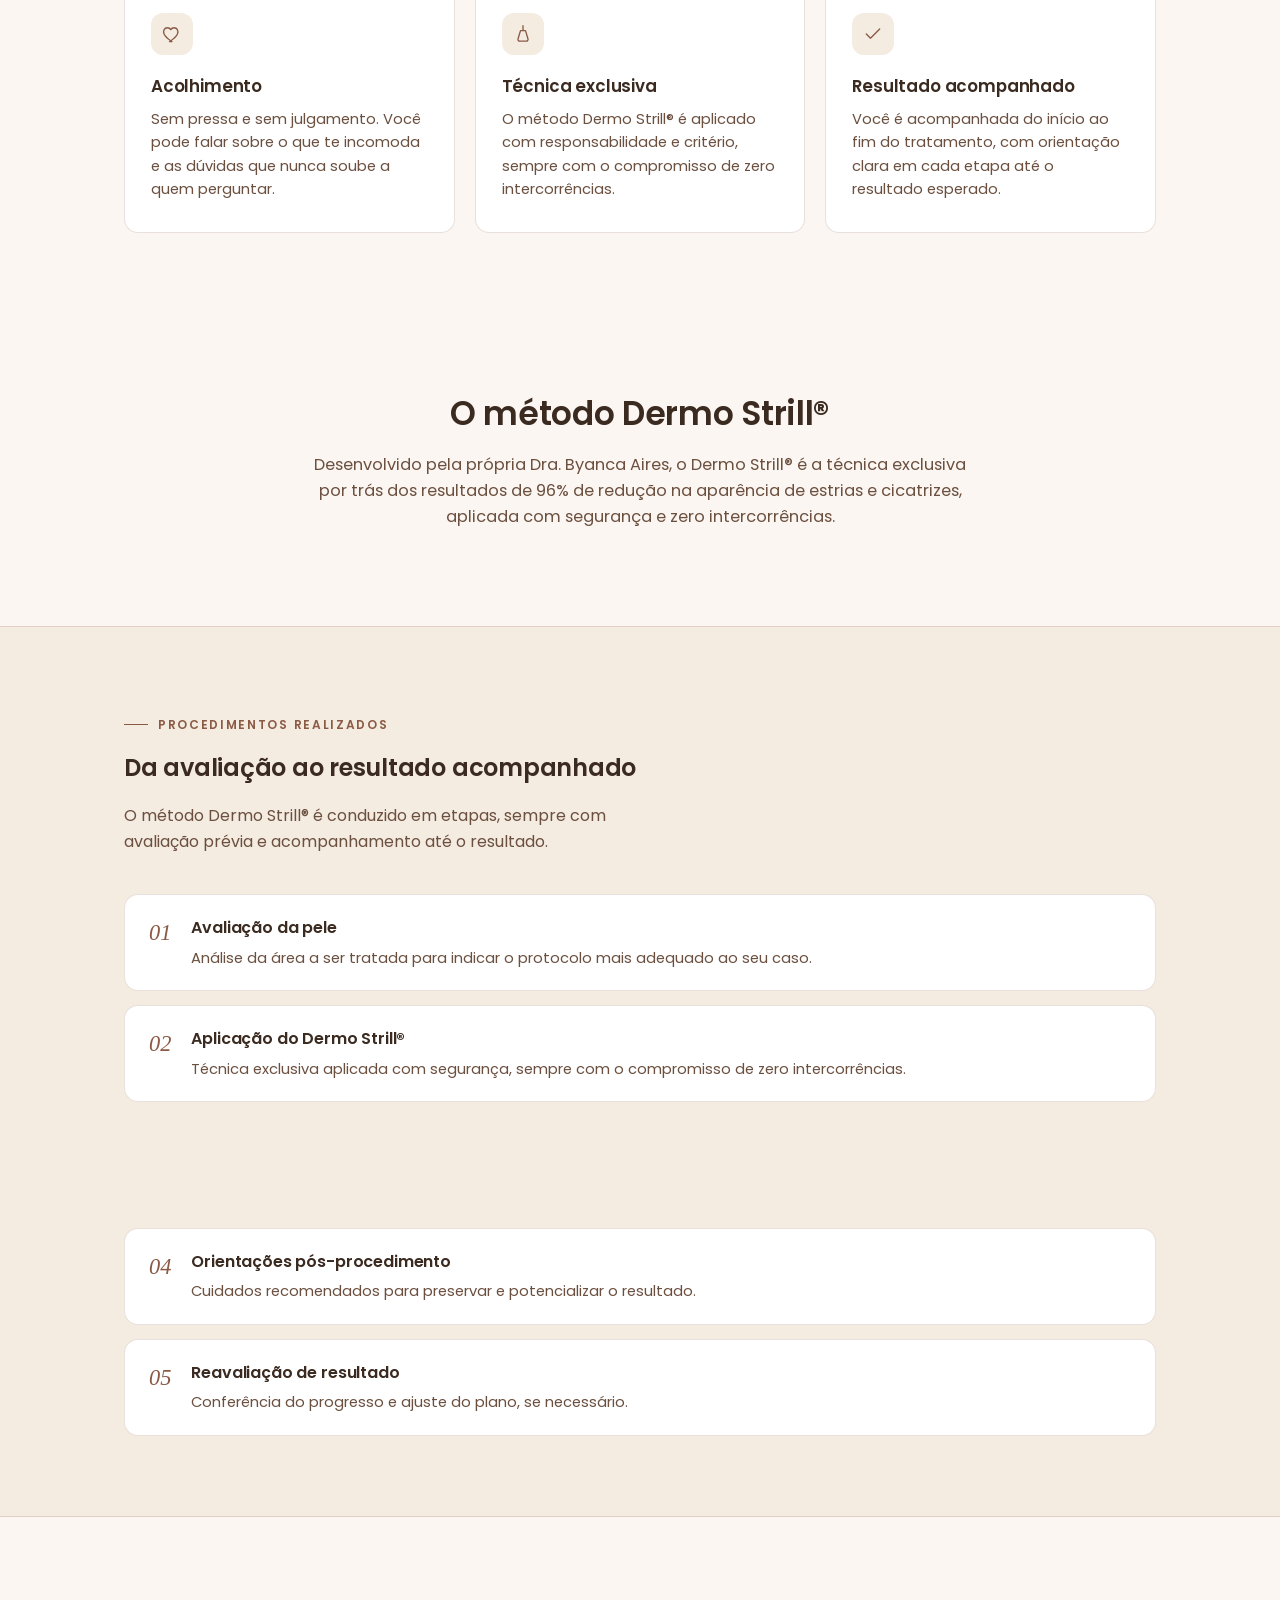
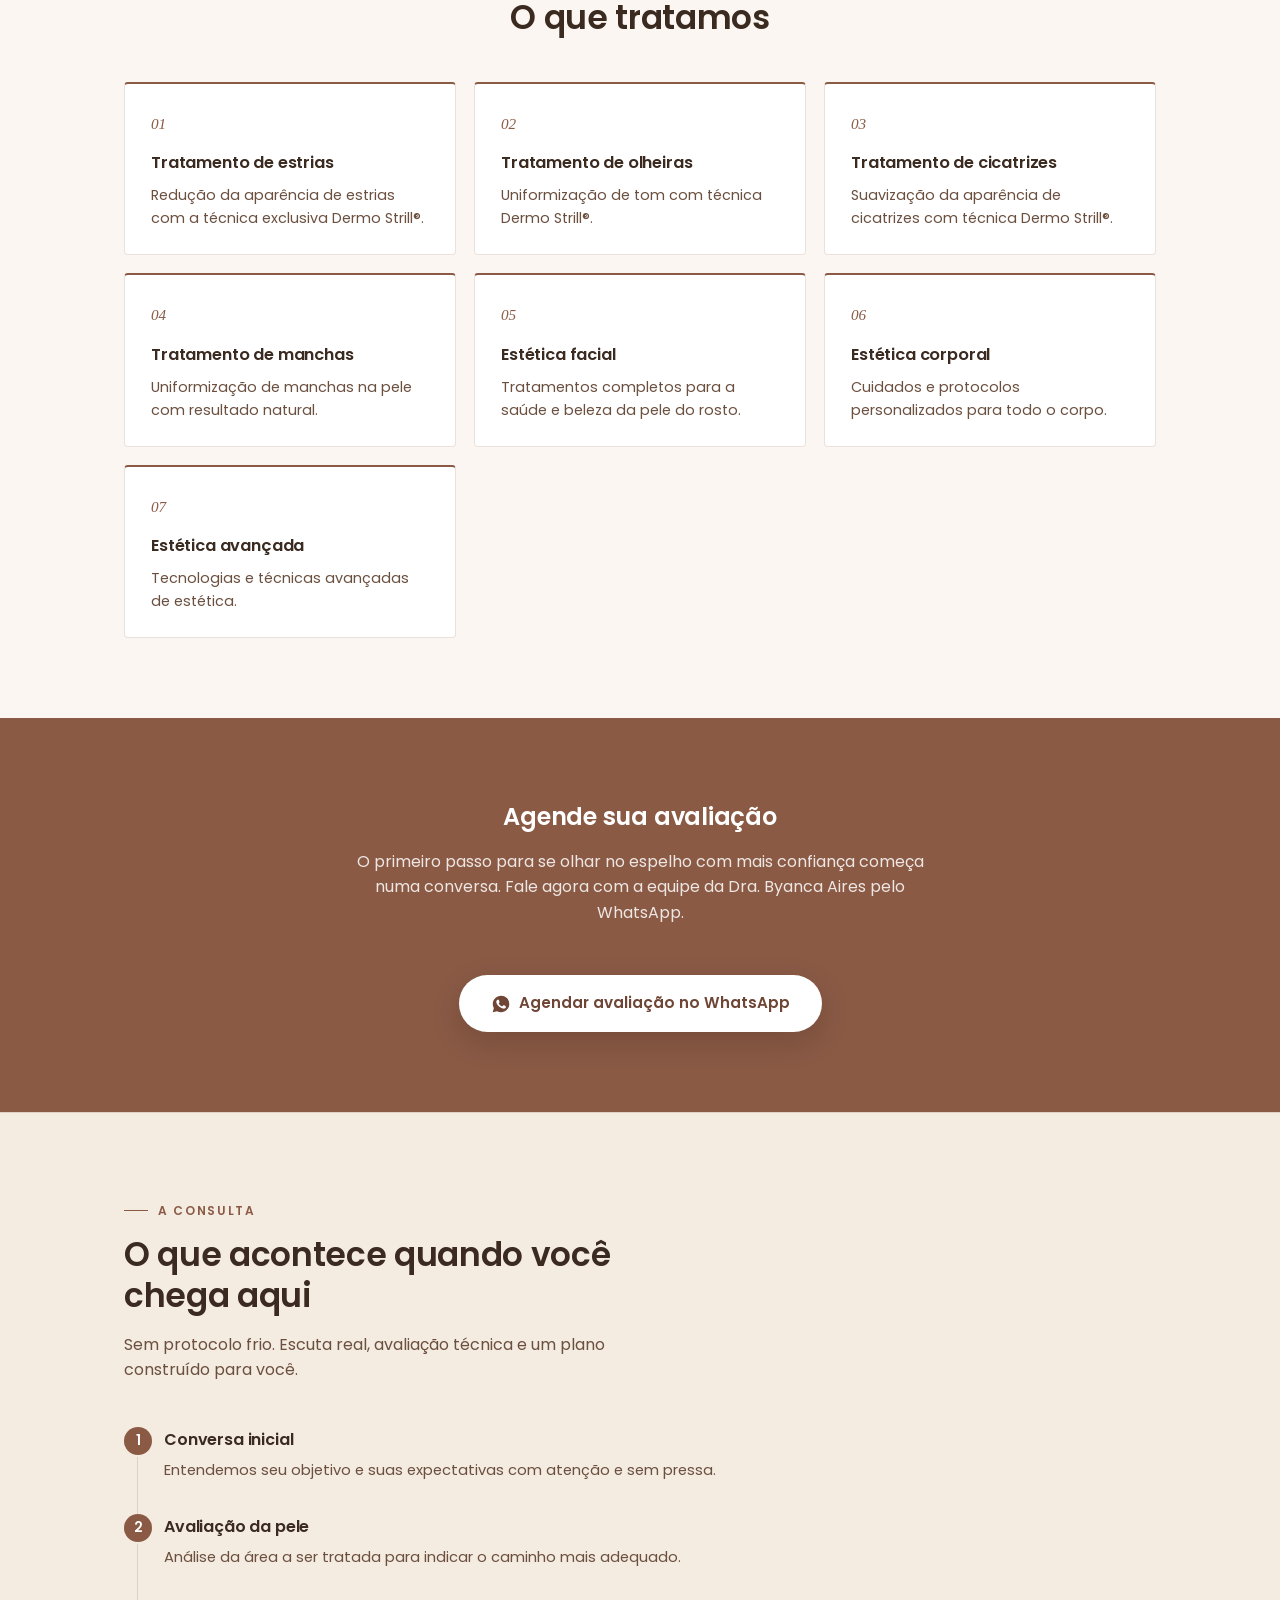
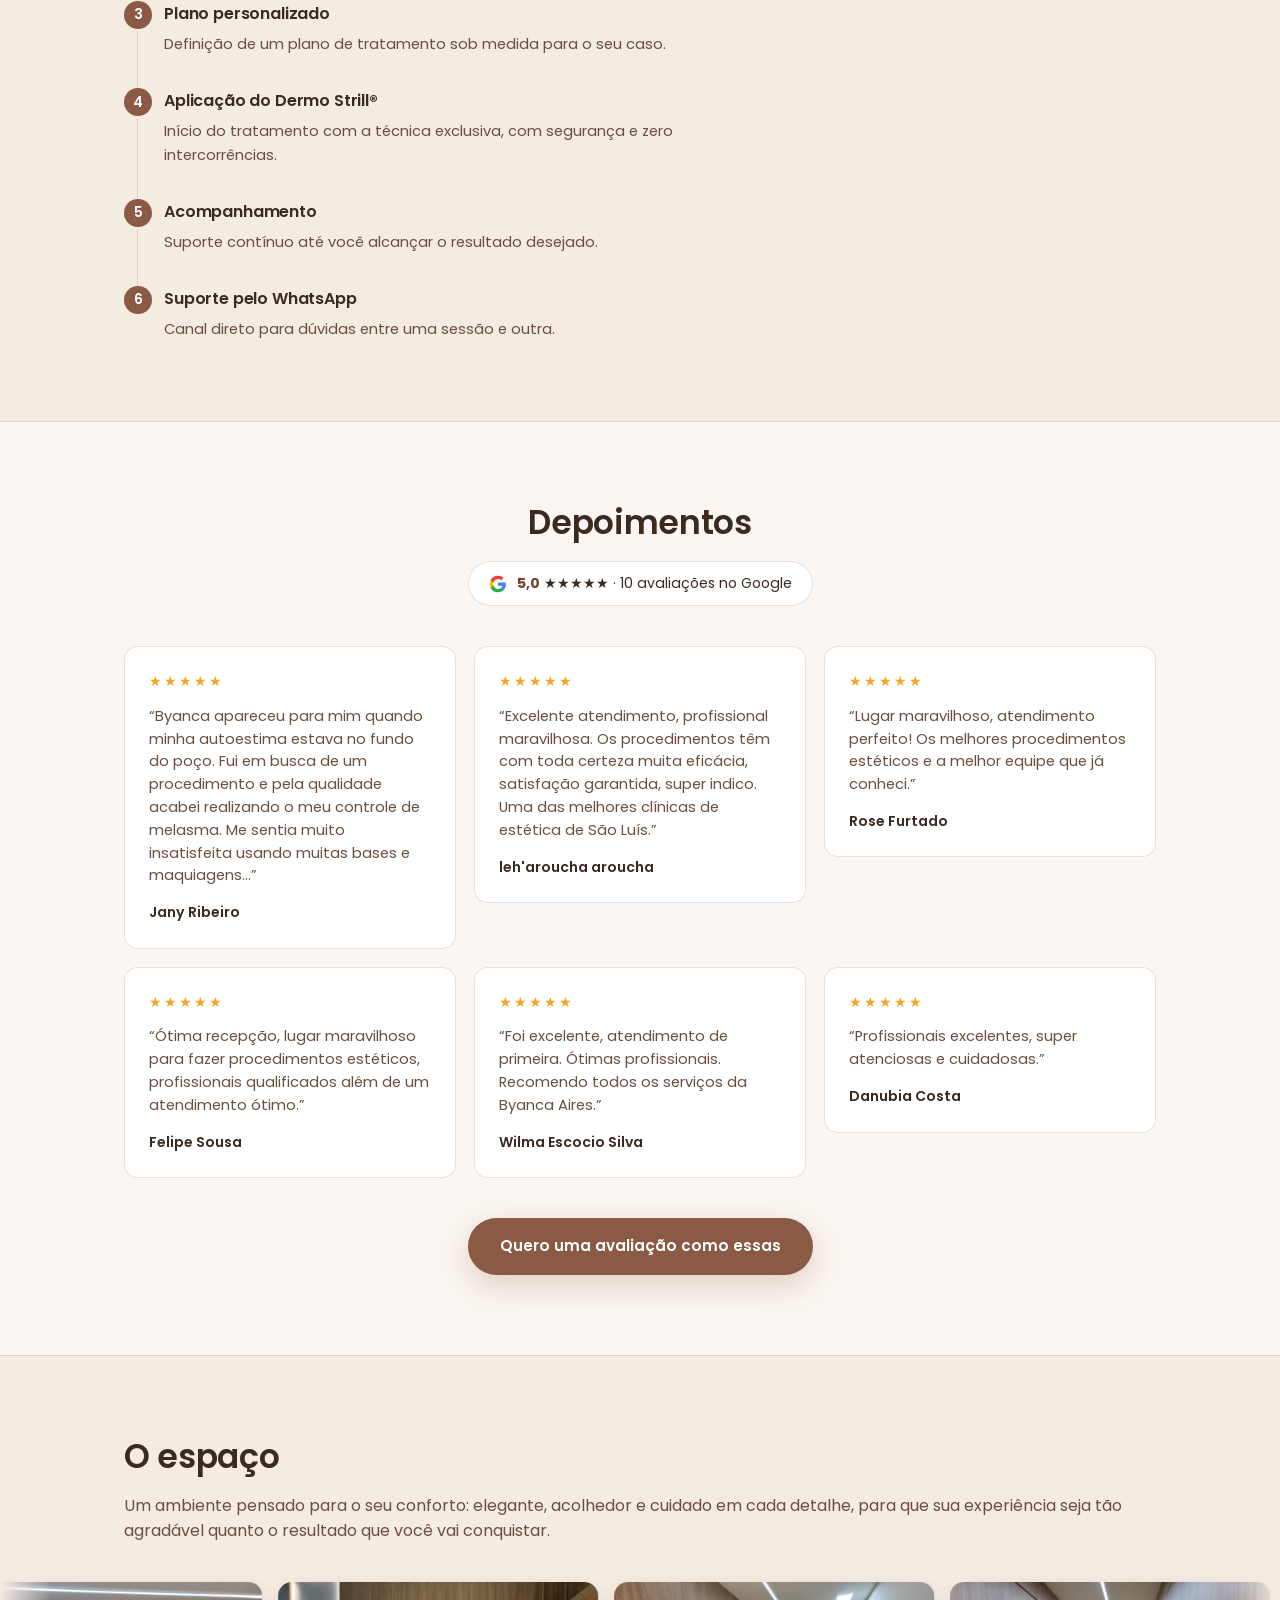
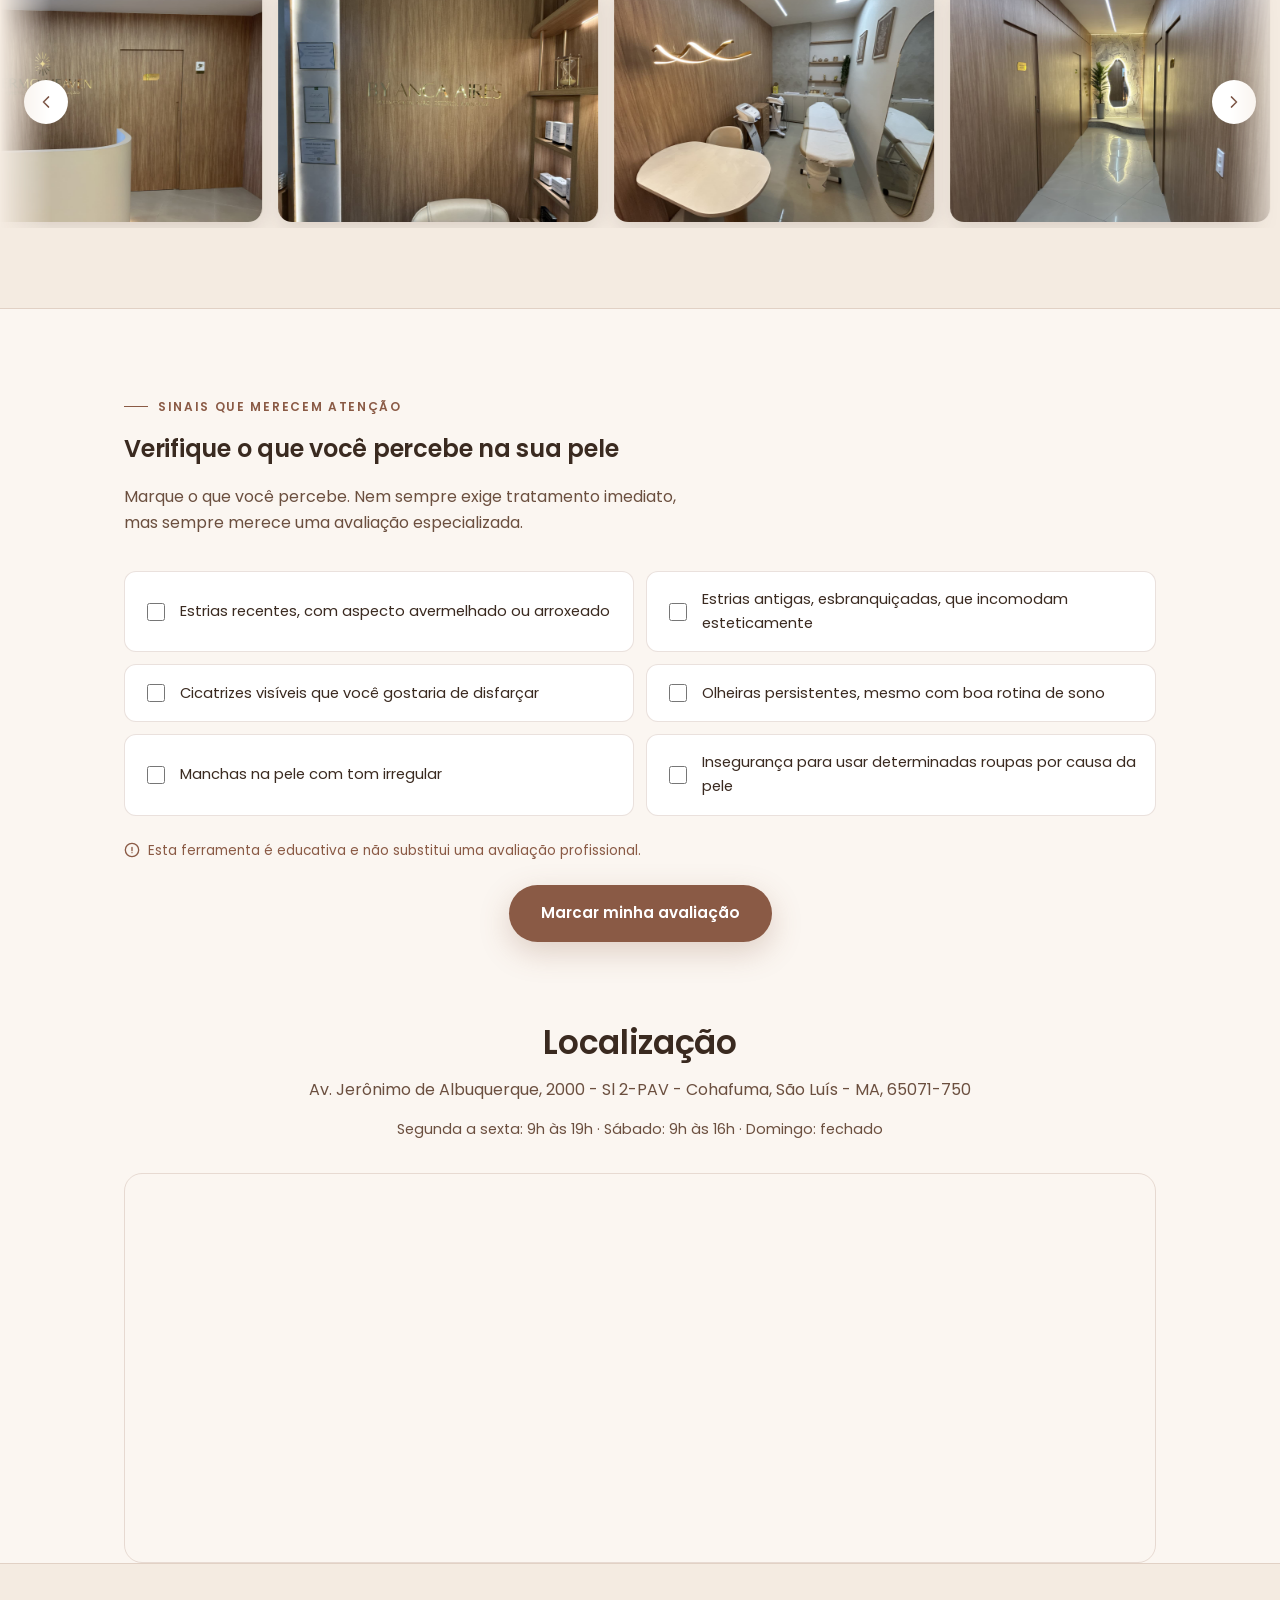
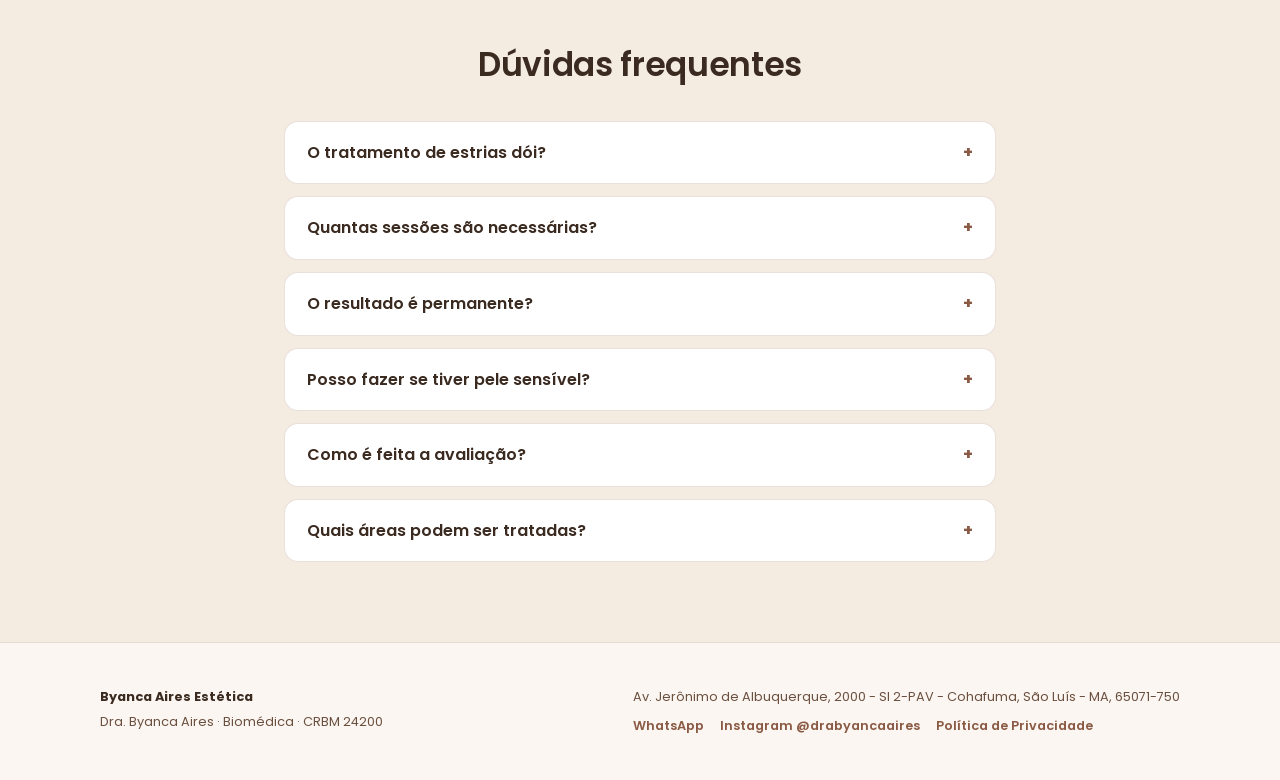
==== commit 5359d0b1: "Adiciona setas de navegacao na faixa de fotos e reduz velocidade do movimento automatico" ====
--- a/index.html
+++ b/index.html
@@ -538,7 +538,13 @@
       <p>Um ambiente pensado para o seu conforto: elegante, acolhedor e cuidado em cada detalhe, para que sua experiência seja tão agradável quanto o resultado que você vai conquistar.</p>
     </div>
     <div class="space-gallery">
-      <div class="space-track">
+      <button type="button" class="space-arrow space-arrow-prev" id="spacePrev" aria-label="Ver fotos anteriores">
+        <svg viewBox="0 0 24 24" fill="none" stroke="currentColor" stroke-width="2" stroke-linecap="round" stroke-linejoin="round"><path d="M15 18l-6-6 6-6"/></svg>
+      </button>
+      <button type="button" class="space-arrow space-arrow-next" id="spaceNext" aria-label="Ver próximas fotos">
+        <svg viewBox="0 0 24 24" fill="none" stroke="currentColor" stroke-width="2" stroke-linecap="round" stroke-linejoin="round"><path d="M9 18l6-6-6-6"/></svg>
+      </button>
+      <div class="space-track" id="spaceTrack">
         <div class="space-photo"><img src="img/espaco/espaco-1-recepcao.jpg" alt="Recepção da clínica da Dra. Byanca Aires" loading="lazy" decoding="async" /></div>
         <div class="space-photo"><img src="img/espaco/espaco-9-logo.jpg" alt="Letreiro Byanca Aires na parede do consultório" loading="lazy" decoding="async" /></div>
         <div class="space-photo"><img src="img/espaco/espaco-2-sala-tratamento.jpg" alt="Sala de tratamento da clínica da Dra. Byanca Aires" loading="lazy" decoding="async" /></div>
@@ -828,5 +834,68 @@
   revealEls.forEach(function (el) { io.observe(el); });
 })();
 </script>
+<script>
+(function () {
+  var gallery = document.querySelector('.space-gallery');
+  var track = document.getElementById('spaceTrack');
+  var prevBtn = document.getElementById('spacePrev');
+  var nextBtn = document.getElementById('spaceNext');
+  if (!gallery || !track || !prevBtn || !nextBtn) return;
+
+  var reduceMotion = window.matchMedia && window.matchMedia('(prefers-reduced-motion: reduce)').matches;
+  var pos = 0;
+  var half = 0;
+  var speed = 22; // pixels por segundo — velocidade do movimento automatico (mais baixo = mais lento)
+  var paused = false;
+  var lastTs = null;
+
+  function measure() {
+    half = track.scrollWidth / 2;
+  }
+  measure();
+  window.addEventListener('resize', measure);
+
+  function apply() {
+    if (half > 0) {
+      // mantem a posicao sempre dentro de uma volta, pro loop ficar continuo
+      pos = ((pos % half) + half) % half;
+    }
+    track.style.transform = 'translateX(' + (-pos) + 'px)';
+  }
+
+  function step(ts) {
+    if (!paused && !reduceMotion) {
+      if (lastTs === null) lastTs = ts;
+      var dt = (ts - lastTs) / 1000;
+      lastTs = ts;
+      pos += speed * dt;
+      apply();
+    } else {
+      lastTs = ts;
+    }
+    requestAnimationFrame(step);
+  }
+  requestAnimationFrame(step);
+
+  function jump(direction) {
+    var card = track.querySelector('.space-photo');
+    var cardWidth = card ? card.getBoundingClientRect().width + 16 : 320;
+    pos += direction * cardWidth;
+    apply();
+    paused = true;
+    clearTimeout(gallery._resumeTimer);
+    gallery._resumeTimer = setTimeout(function () { paused = false; }, 2600);
+  }
+
+  prevBtn.addEventListener('click', function () { jump(-1); });
+  nextBtn.addEventListener('click', function () { jump(1); });
+
+  gallery.addEventListener('mouseenter', function () { paused = true; });
+  gallery.addEventListener('mouseleave', function () {
+    clearTimeout(gallery._resumeTimer);
+    paused = false;
+  });
+})();
+</script>
 </body>
 </html>
--- a/styles.css
+++ b/styles.css
@@ -970,13 +970,14 @@
   }
 }
 
-/* Galeria da seção "O espaço": faixa horizontal contínua */
+/* Galeria da seção "O espaço": faixa horizontal contínua, com setas de navegação */
 .space-gallery {
   margin-top: 32px;
   overflow: hidden;
   width: 100vw;
   margin-left: calc(50% - 50vw);
   margin-right: calc(50% - 50vw);
+  position: relative;
   -webkit-mask-image: linear-gradient(90deg, transparent 0, #000 4%, #000 96%, transparent 100%);
   mask-image: linear-gradient(90deg, transparent 0, #000 4%, #000 96%, transparent 100%);
 }
@@ -985,10 +986,7 @@
   width: max-content;
   gap: 16px;
   padding: 6px 0;
-  animation: space-scroll 34s linear infinite;
-}
-.space-gallery:hover .space-track {
-  animation-play-state: paused;
+  will-change: transform;
 }
 .space-photo {
   flex: 0 0 auto;
@@ -1012,17 +1010,33 @@
   object-fit: cover;
   display: block;
 }
-@keyframes space-scroll {
-  from { transform: translateX(0); }
-  to { transform: translateX(-50%); }
-}
+.space-arrow {
+  position: absolute;
+  top: 50%;
+  transform: translateY(-50%);
+  z-index: 3;
+  width: 44px;
+  height: 44px;
+  border-radius: 50%;
+  border: none;
+  background: #fff;
+  color: var(--accent-dark);
+  box-shadow: 0 8px 20px rgba(58, 42, 32, 0.22);
+  display: flex;
+  align-items: center;
+  justify-content: center;
+  cursor: pointer;
+  transition: background 0.15s ease, transform 0.15s ease;
+}
+.space-arrow svg { width: 20px; height: 20px; }
+.space-arrow:hover { background: var(--accent); color: #fff; transform: translateY(-50%) scale(1.06); }
+.space-arrow-prev { left: 24px; }
+.space-arrow-next { right: 24px; }
 @media (max-width: 720px) {
   .space-photo {
     width: 220px;
   }
-}
-@media (prefers-reduced-motion: reduce) {
-  .space-track {
-    animation: none;
-  }
-}
+  .space-arrow { width: 38px; height: 38px; }
+  .space-arrow-prev { left: 10px; }
+  .space-arrow-next { right: 10px; }
+}
